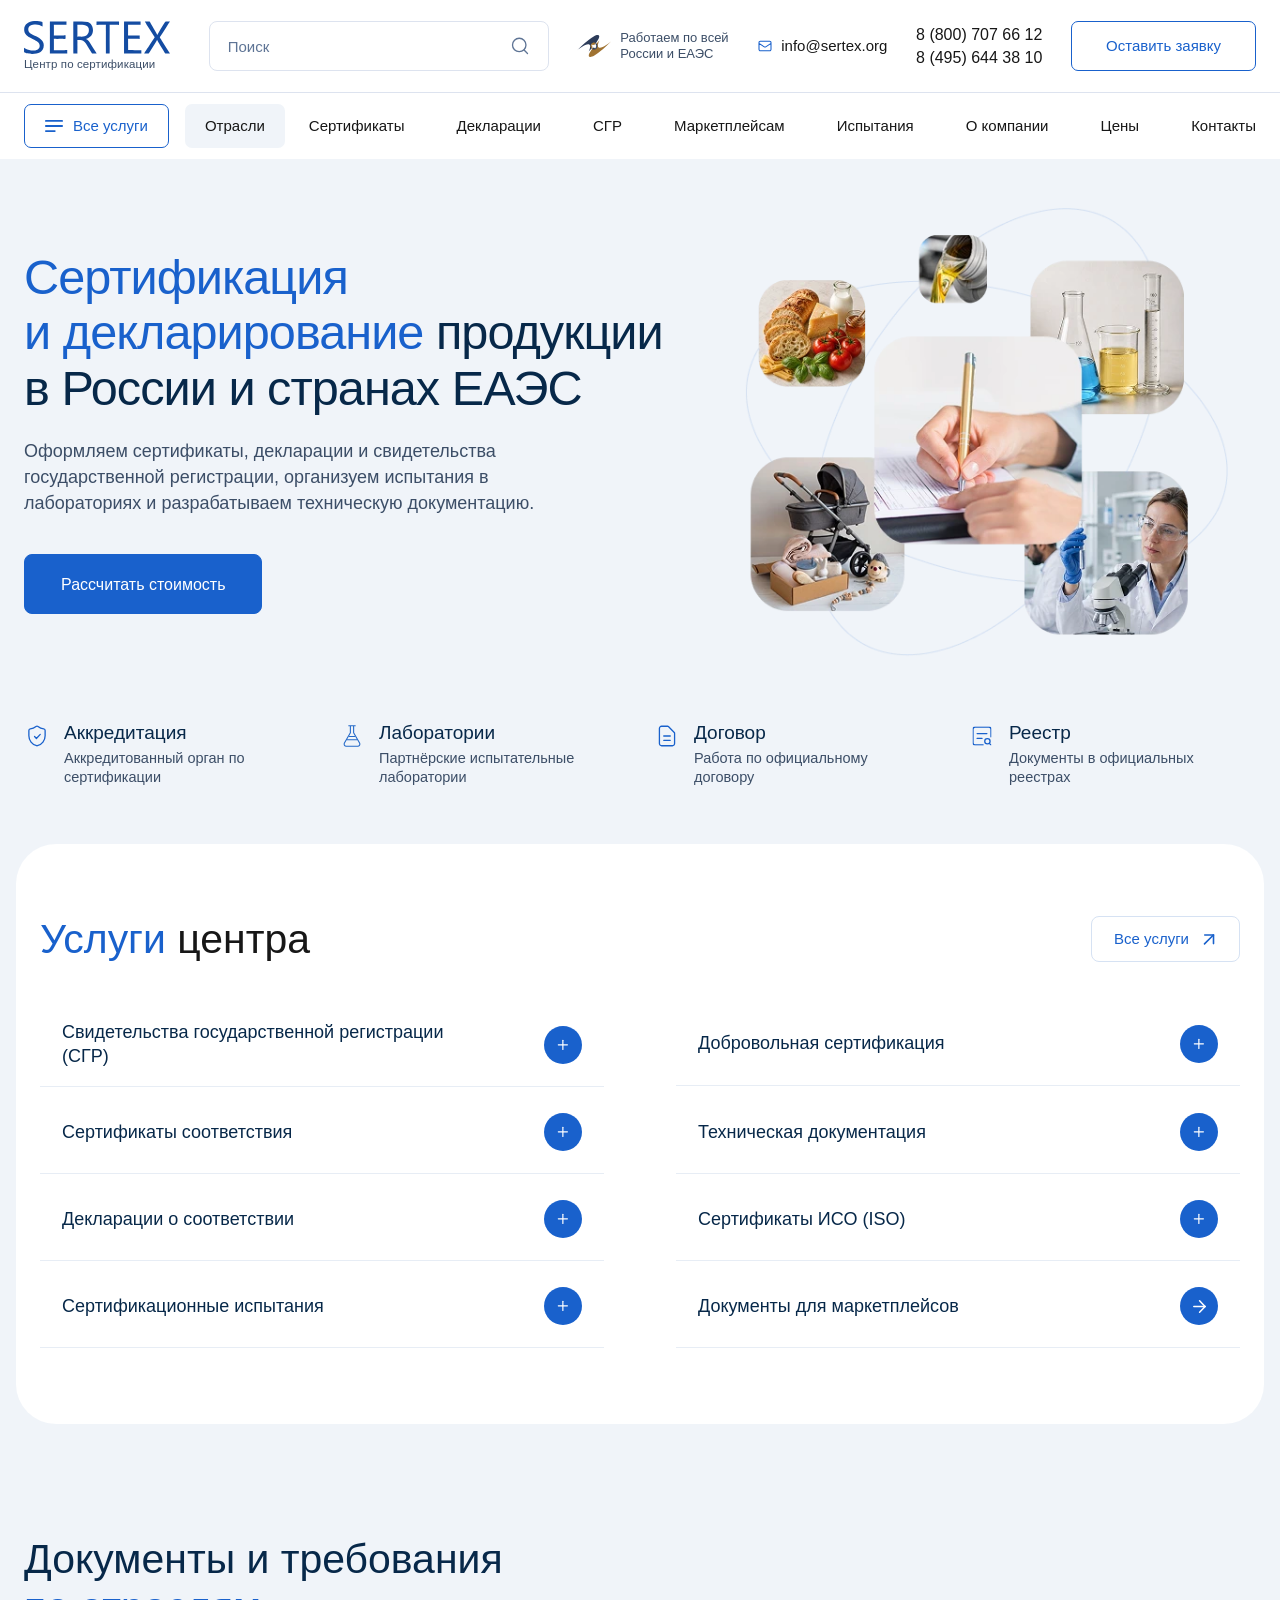
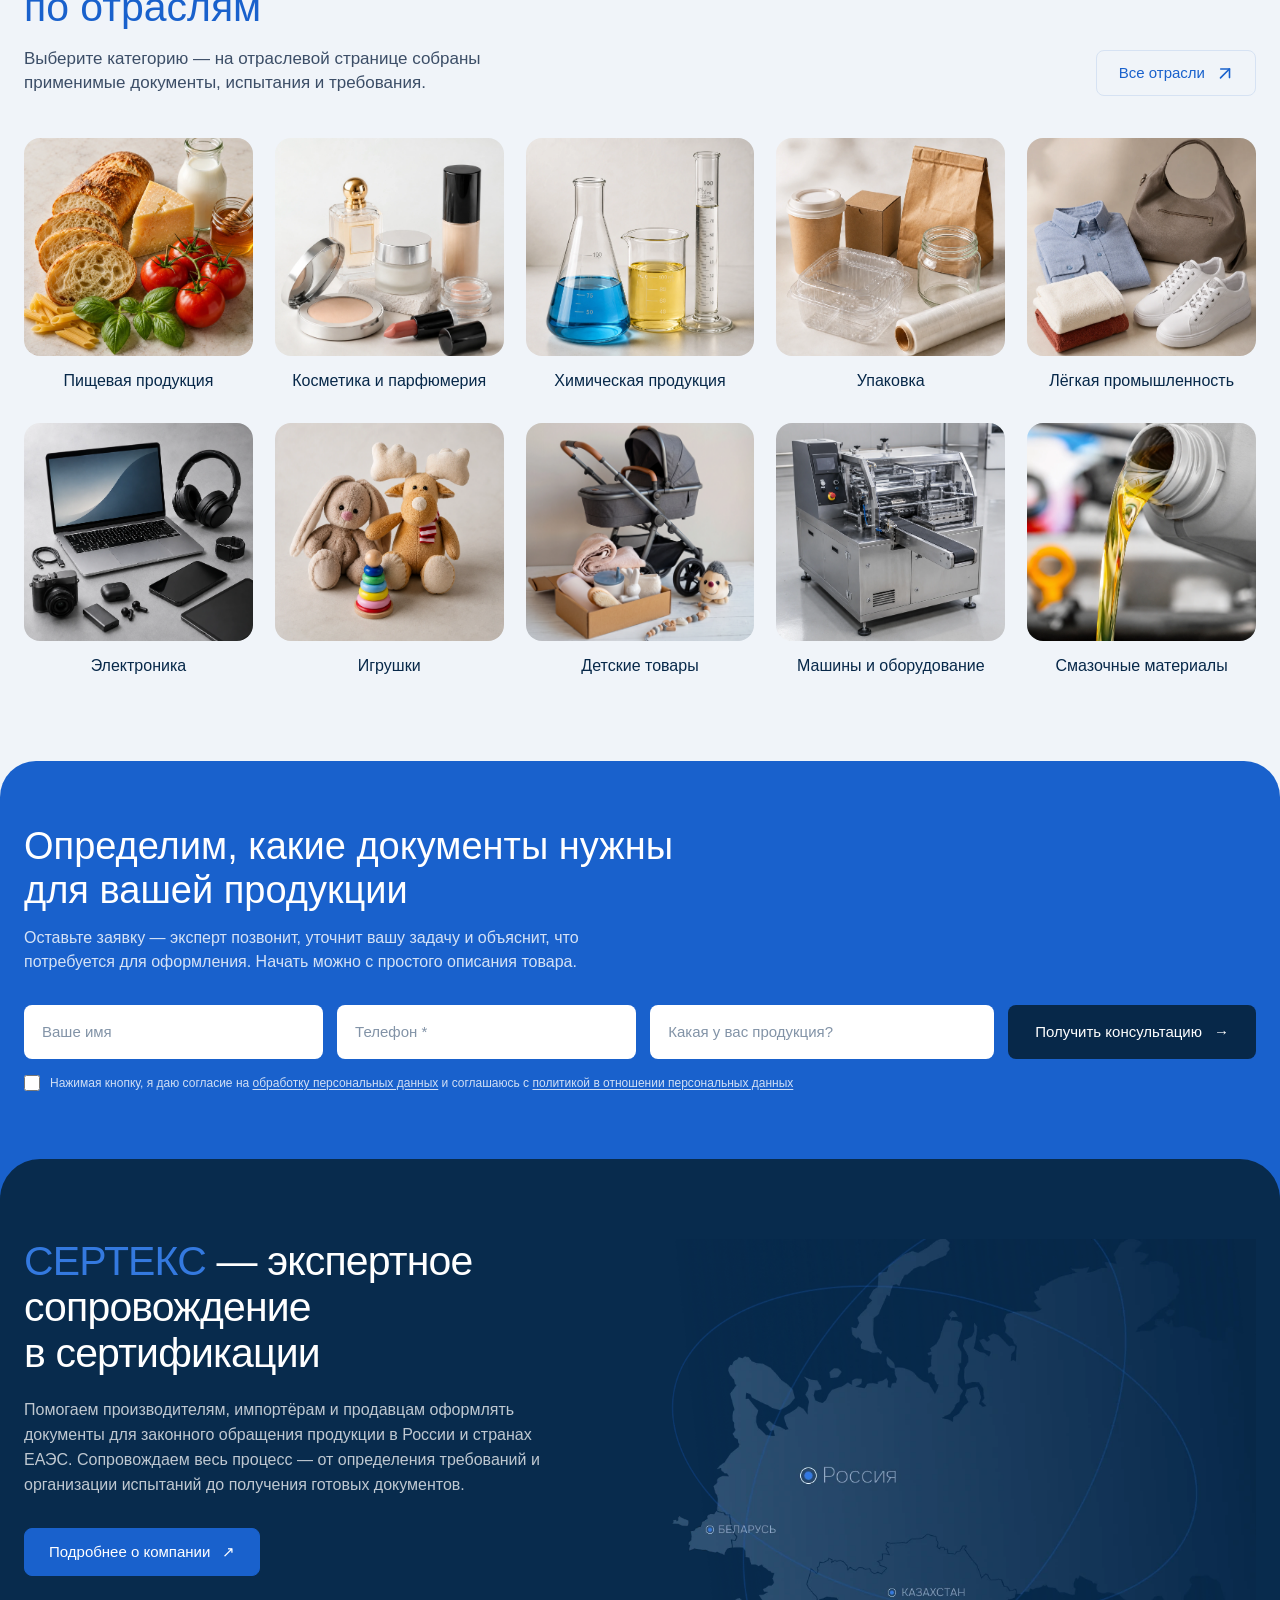
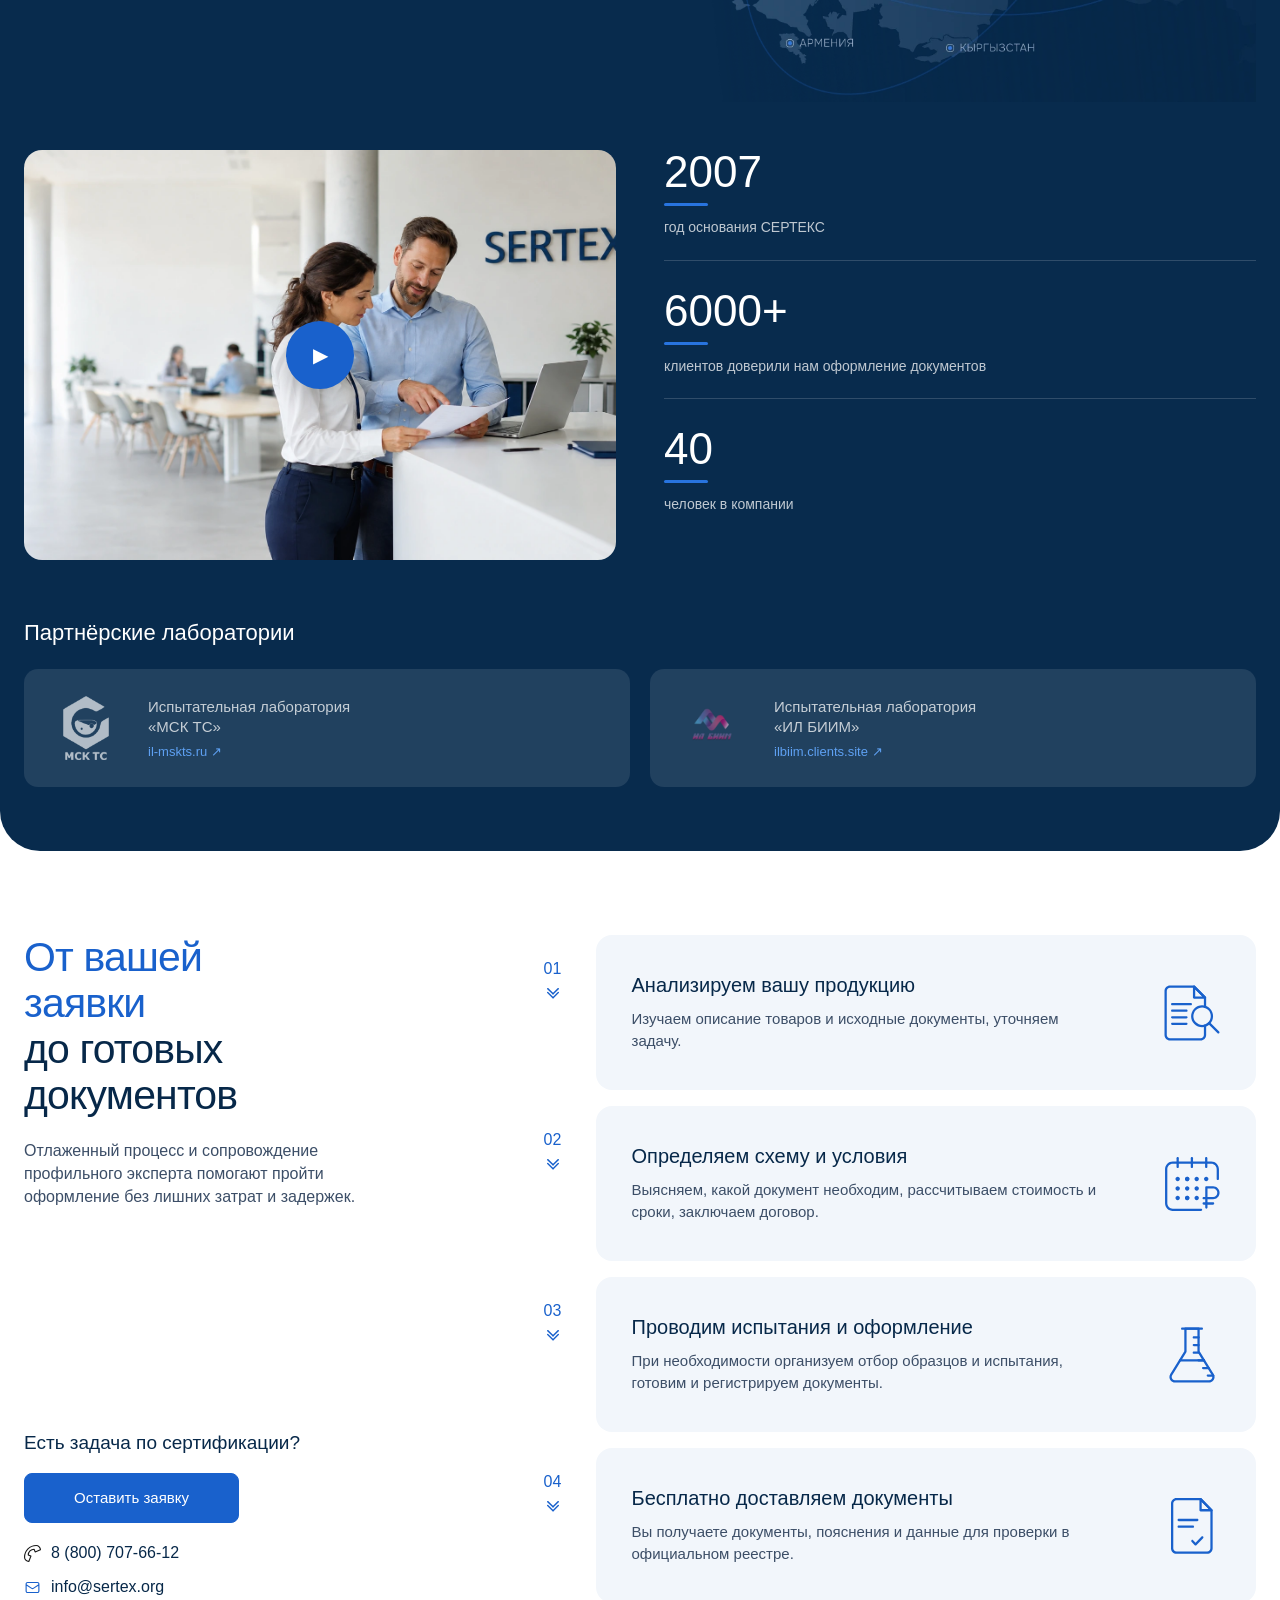
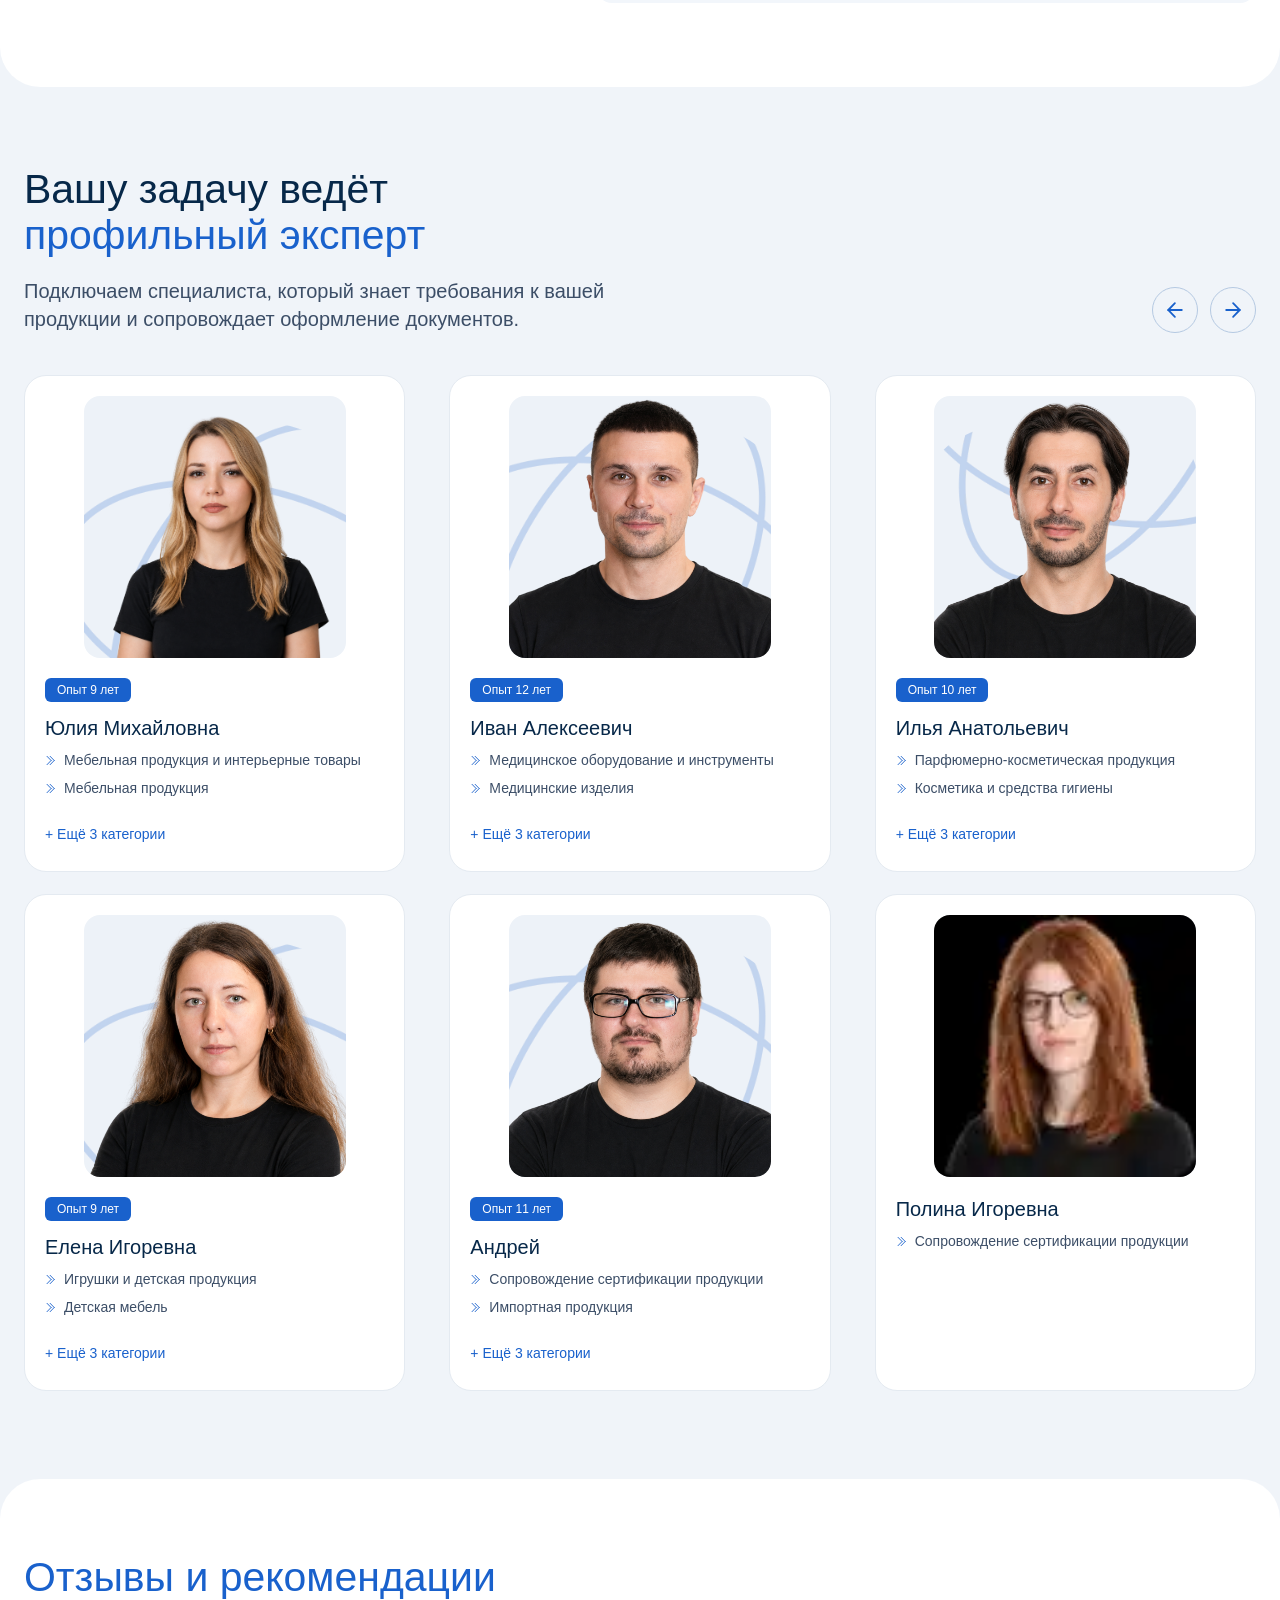
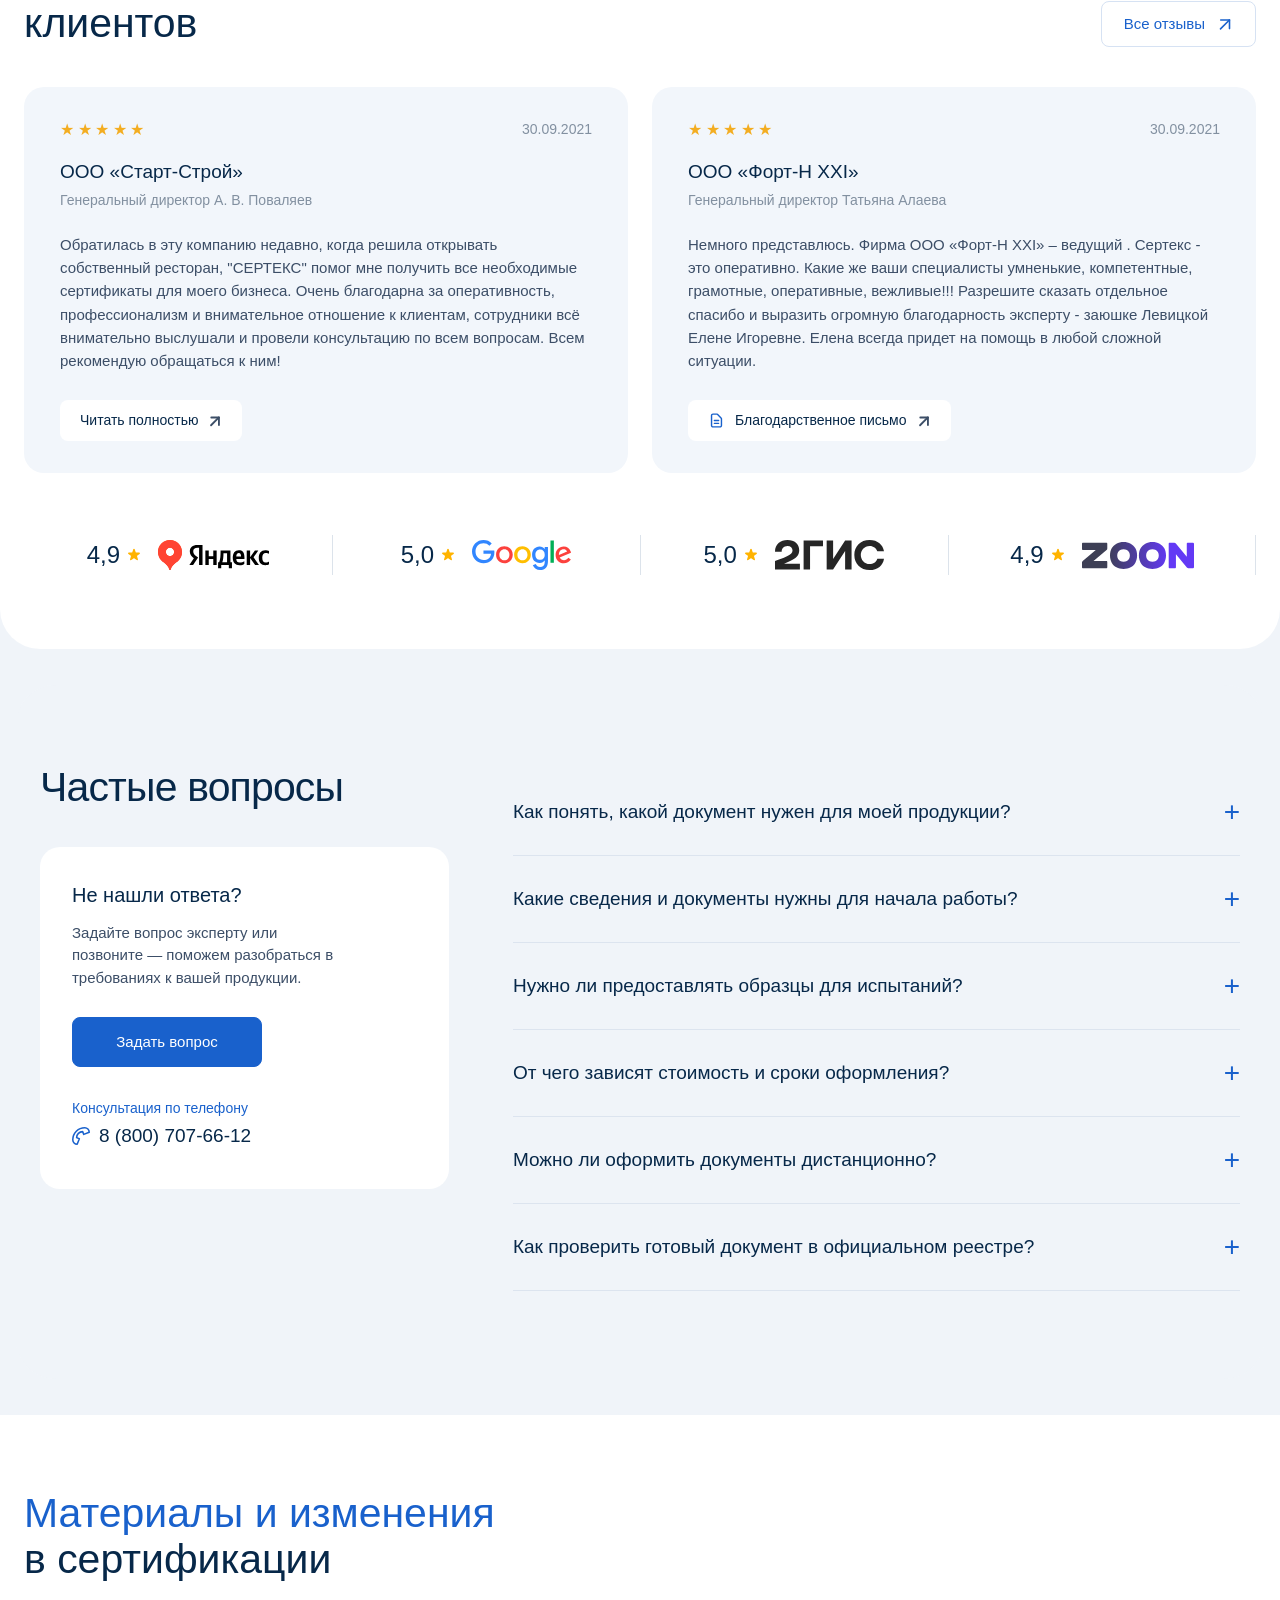
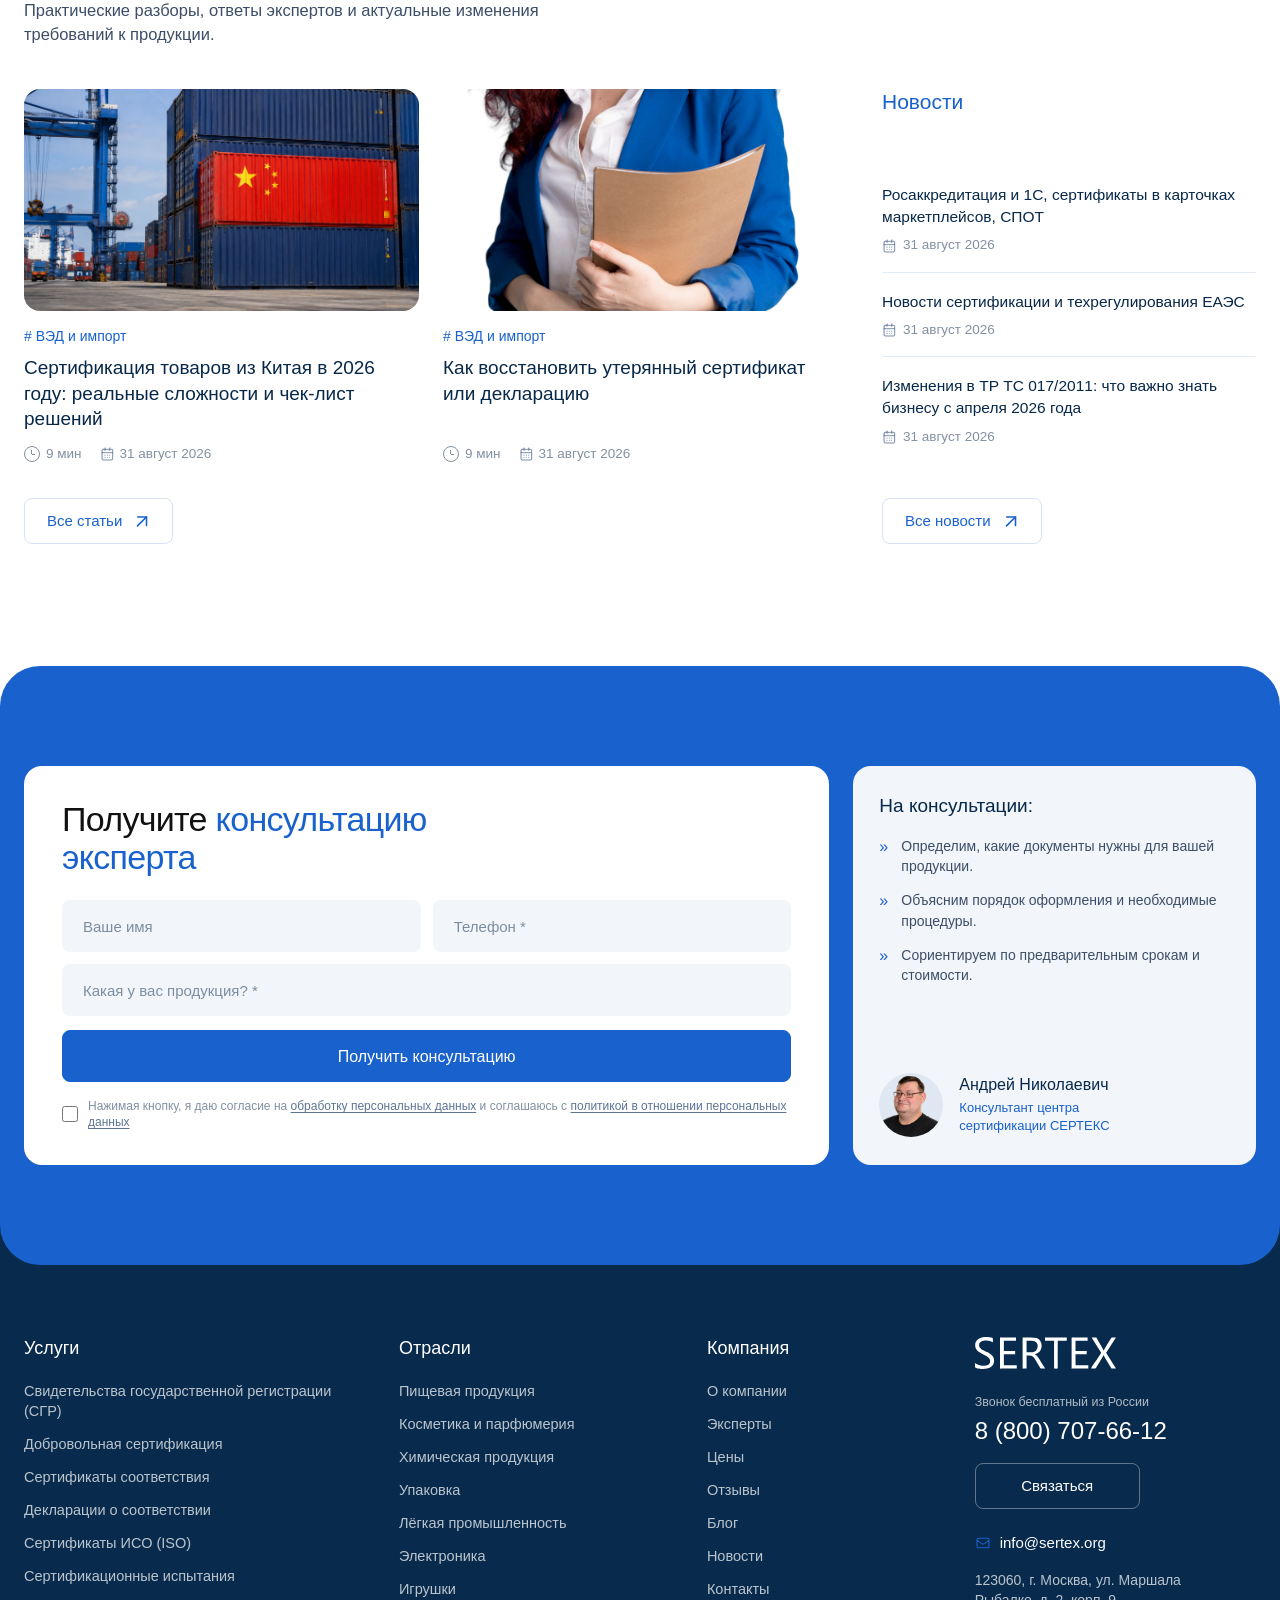
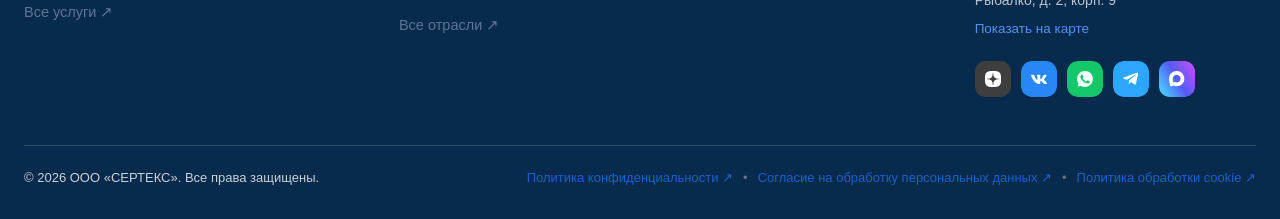
==== index.html @ a985d86d "Use the menu icon from the responsive header design" ====
<!doctype html>
<html lang="ru">
  <head>
    <meta charset="UTF-8" />
    <meta name="viewport" content="width=device-width, initial-scale=1.0" />
    <meta name="robots" content="noindex, nofollow" />
    <meta
      name="description"
      content="СЕРТЕКС — сертификация и декларирование продукции в России и странах ЕАЭС."
    />
    <link rel="icon" href="favicon.png" />
    <link rel="stylesheet" href="styles.css" />
    <link rel="stylesheet" href="https://cdn.jsdelivr.net/npm/slick-carousel@1.8.1/slick/slick.css" />
    <title>СЕРТЕКС — центр по сертификации</title>
  </head>
  <body>
    <header class="site-header">
  <div class="topbar container">
    <a class="logo" href="#top" aria-label="СЕРТЕКС — на главную">
      <img src="assets/icons/logo.svg" alt="СЕРТЕКС" />
      <span>Центр по сертификации</span>
    </a>

    <form class="header-search-form" role="search">
      <input type="search" name="q" placeholder="Поиск" aria-label="Поиск по сайту" />
      <button type="submit" aria-label="Найти">
        <img class="search-icon" src="assets/icons/search-grey.svg" alt="" aria-hidden="true" />
      </button>
    </form>

    <div class="header-location">
      <img src="assets/icons/emblem.svg" alt="" />
      <span>Работаем по всей<br />России и ЕАЭС</span>
    </div>

    <a class="header-email" href="mailto:info@sertex.org">
      <img src="assets/icons/envelope-blue.svg" alt="" aria-hidden="true" />info@sertex.org
    </a>

    <div class="header-phones">
      <a href="tel:88007076612">8 (800) 707 66 12</a>
      <a href="tel:84956443810">8 (495) 644 38 10</a>
    </div>

    <button class="button button-outline header-cta" type="button" data-open-application>
      Оставить заявку
    </button>

    <div class="mobile-header-actions">
      <button class="mobile-phone-btn" type="button" aria-label="Заказать звонок" data-open-application>
        <img src="assets/icons/phone-blue-small.svg" alt="" aria-hidden="true" />
      </button>
      <button class="mobile-menu-button" type="button" aria-label="Открыть меню" aria-expanded="false">
        <span class="menu-btn-label">Меню</span>
        <span class="menu-btn-burger" aria-hidden="true"><img src="assets/icons/menu-white-small.svg" alt="" /></span>
        <span class="menu-btn-close" aria-hidden="true">×</span>
      </button>
    </div>
  </div>

  <!-- Десктопная навигация -->
  <nav class="main-nav" aria-label="Основная навигация">
    <div class="container nav-inner">
      <div class="nav-mega-trigger" data-mega="services">
        <a class="button services-button" href="#services">
          <img class="menu-icon" src="assets/icons/menu-blue-small.svg" alt="" aria-hidden="true" />
          Все услуги
        </a>
      </div>

      <div class="nav-mega-trigger" data-mega="industries">
        <a class="nav-pill" href="industries.html">Отрасли</a>
      </div>

      <div class="nav-links">
      <a class="nav-hide-fixed" href="#services">Сертификаты</a>
      <a class="nav-hide-fixed" href="#services">Декларации</a>
      <a class="nav-hide-fixed" href="#services">СГР</a>
      <a href="#services">Маркетплейсам</a>
      <a href="#process">Испытания</a>
      <div class="nav-dropdown">
      <a href="#about" class="nav-dropdown-toggle">О компании</a>
      <div class="nav-dropdown-card">
        <a href="#about">О центре</a>
        <a href="experts.html">Эксперты</a>
        <a href="#articles">Блог</a>
        <a href="#articles">Новости</a>
      </div>
      </div>
      <a href="#consultation">Цены</a>
      <a href="#footer">Контакты</a>
    </div>

    <!-- Правая часть для фиксированной шапки -->
    <div class="nav-fixed-actions">
      <a class="nav-fixed-phone" href="tel:88007076612">8 (800) 707 66 12</a>
      <button class="button button-outline nav-fixed-cta" type="button" data-open-application>
      Оставить заявку
      </button>
      <button class="mobile-menu-button nav-fixed-burger" type="button" aria-label="Открыть меню" aria-expanded="false">
      <span class="menu-btn-label">Меню</span>
      <span class="menu-btn-burger" aria-hidden="true"><img src="assets/icons/menu-white-small.svg" alt="" /></span>
      <span class="menu-btn-close" aria-hidden="true">×</span>
      </button>
    </div>

    </div>

    <!-- Выпадающее мега-меню для десктопа -->
    <div class="mega-menus-wrap">
      <div class="mega-panel" id="mega-services" aria-hidden="true">
        <div class="container mega-services-grid">
          <ul class="mega-services-cats" id="desktop-service-cats"></ul>
          <div class="mega-services-sub" id="desktop-service-sub"></div>
          <button class="mega-close" type="button" aria-label="Закрыть меню">×</button>
        </div>
      </div>

      <div class="mega-panel" id="mega-industries" aria-hidden="true">
        <div class="container mega-industries-wrap">
          <ul class="mega-industries-list" id="desktop-industries-list"></ul>
          <button class="mega-close" type="button" aria-label="Закрыть меню">×</button>
        </div>
      </div>
    </div>
  </nav>

  <!-- Полноэкранное мобильное синее меню (3 уровня) -->
  <div class="mobile-drawer" id="mobile-drawer" aria-hidden="true">
    <div class="mobile-drawer-inner">
      <form class="mobile-search-form" role="search">
        <input type="search" name="q" placeholder="Поиск" aria-label="Поиск по сайту" />
        <button type="submit" aria-label="Найти">
          <img src="assets/icons/search-grey.svg" alt="" aria-hidden="true" />
        </button>
      </form>

      <!-- Уровень 1 -->
      <div class="mobile-level active" data-level="root">
        <ul class="mobile-nav-list">
          <li><button type="button" data-go="services"><span class="m-icon-lines"></span>Все услуги<i class="m-arr">→</i></button></li>
          <li><button type="button" data-go="industries">Отрасли<i class="m-arr">→</i></button></li>
          <li><a href="#services" data-close-drawer>Маркетплейсам</a></li>
          <li><a href="#process" data-close-drawer>Испытания</a></li>
          <li><button type="button" data-go="about">О компании<i class="m-arr">→</i></button></li>
          <li><a href="#footer" data-close-drawer>Контакты</a></li>
        </ul>
      </div>

      <!-- Уровень 2: Услуги -->
      <div class="mobile-level" data-level="services" hidden>
        <button class="mobile-back" type="button" data-back="root">← <span>/ Все услуги</span></button>
        <ul class="mobile-nav-list" id="mobile-service-cats"></ul>
      </div>

      <!-- Уровень 3: Подуслуги -->
      <div class="mobile-level" data-level="service-sub" hidden>
        <button class="mobile-back" type="button" data-back="services">← <span id="mobile-sub-title">/ Услуги</span></button>
        <ul class="mobile-sub-list" id="mobile-service-sub"></ul>
      </div>

      <!-- Уровень 2: Отрасли -->
      <div class="mobile-level" data-level="industries" hidden>
        <button class="mobile-back" type="button" data-back="root">← <span>/ Отрасли</span></button>
        <ul class="mobile-sub-list" id="mobile-industries-list"></ul>
      </div>

      <!-- Уровень 2: О компании -->
      <div class="mobile-level" data-level="about" hidden>
        <button class="mobile-back" type="button" data-back="root">← <span>/ О компании</span></button>
        <ul class="mobile-nav-list">
          <li><a href="#about" data-close-drawer>О центре</a></li>
          <li><a href="experts.html" data-close-drawer>Эксперты</a></li>
          <li><a href="#articles" data-close-drawer>Блог</a></li>
          <li><a href="#articles" data-close-drawer>Новости</a></li>
        </ul>
      </div>

      <button class="button button-light mobile-drawer-cta" type="button" data-open-application data-close-drawer>
        Оставить заявку
      </button>
    </div>
  </div>
</header>


    <main id="top">
      <section class="hero container">
        <div class="hero-copy">
          <h1>
            <span>Сертификация<br />и декларирование</span>
            продукции<br />в России и странах ЕАЭС
          </h1>
          <p>
            Оформляем сертификаты, декларации и свидетельства государственной регистрации,
            организуем испытания в лабораториях и разрабатываем техническую документацию.
          </p>
          <button class="button button-primary button-large" type="button" data-open-application>
            Рассчитать стоимость
          </button>
        </div>

        <div class="hero-collage" aria-label="Примеры сертифицируемой продукции">
          <img class="hero-image" src="assets/hero.webp" alt="Примеры продукции, для которой оформляются документы" />
        </div>

        <div class="benefits">
          <article>
            <img src="assets/icons/accreditation.svg" alt="" />
            <div>
              <h3>Аккредитация</h3>
              <p>Аккредитованный орган по сертификации</p>
            </div>
          </article>
          <article>
            <img src="assets/icons/laboratory.svg" alt="" />
            <div>
              <h3>Лаборатории</h3>
              <p>Партнёрские испытательные лаборатории</p>
            </div>
          </article>
          <article>
            <img src="assets/icons/document-blue.svg" alt="" />
            <div>
              <h3>Договор</h3>
              <p>Работа по официальному договору</p>
            </div>
          </article>
          <article>
            <img src="assets/icons/reestr.svg" alt="" />
            <div>
              <h3>Реестр</h3>
              <p>Документы в официальных реестрах</p>
            </div>
          </article>
        </div>
      </section>

      <section class="section section-white services-section" id="services">
        <div class="container">
          <div class="section-heading heading-row">
            <h2><span>Услуги</span> центра</h2>
            <button class="button button-outline" type="button" data-open-services>
              Все услуги <img class="button-icon" src="assets/icons/arrow-up-right-blue.svg" alt="" />
            </button>
          </div>

          <div class="services-layout">
            <div class="service-list">
              <div class="service-accordion-item">
                <button class="service-item" type="button" aria-expanded="false">
                  <span>Свидетельства государственной регистрации (СГР)</span>
                  <b><img src="assets/icons/plus-white-small.svg" alt="" aria-hidden="true" /></b>
                </button>
              </div>
              <div class="service-accordion-item">
                <button class="service-item" type="button" aria-expanded="false">
                  <span>Добровольная сертификация</span>
                  <b><img src="assets/icons/plus-white-small.svg" alt="" aria-hidden="true" /></b>
                </button>
              </div>
              <div class="service-accordion-item">
                <button class="service-item" type="button" aria-expanded="false">
                  <span>Сертификаты соответствия</span>
                  <b><img src="assets/icons/plus-white-small.svg" alt="" aria-hidden="true" /></b>
                </button>
              </div>
              <div class="service-accordion-item">
                <button class="service-item" type="button" aria-expanded="false">
                  <span>Техническая документация</span>
                  <b><img src="assets/icons/plus-white-small.svg" alt="" aria-hidden="true" /></b>
                </button>
              </div>
              <div class="service-accordion-item">
                <button class="service-item" type="button" aria-expanded="false">
                  <span>Декларации о соответствии</span>
                  <b><img src="assets/icons/plus-white-small.svg" alt="" aria-hidden="true" /></b>
                </button>
              </div>
              <div class="service-accordion-item">
                <button class="service-item" type="button" aria-expanded="false">
                  <span>Сертификаты ИСО (ISO)</span>
                  <b><img src="assets/icons/plus-white-small.svg" alt="" aria-hidden="true" /></b>
                </button>
              </div>
              <div class="service-accordion-item">
                <button class="service-item" type="button" aria-expanded="false">
                  <span>Сертификационные испытания</span>
                  <b><img src="assets/icons/plus-white-small.svg" alt="" aria-hidden="true" /></b>
                </button>
              </div>
              <div class="service-accordion-item">
                <a class="service-item" href="#consultation">
                  <span>Документы для маркетплейсов</span>
                  <b><img class="service-arrow-icon" src="assets/icons/arrow-right-blue.svg" alt="" aria-hidden="true" /></b>
                </a>
              </div>
            </div>
          </div>

          <div class="services-bottom-action">
            <button class="button button-outline" type="button" data-open-services>
              Все услуги
              <img class="button-icon" src="assets/icons/arrow-up-right-blue.svg" alt="" aria-hidden="true" />
            </button>
          </div>
        </div>
      </section>

      <section class="section industries-section" id="industries">
        <div class="container">
          <div class="section-heading heading-row">
            <div>
              <h2>Документы и требования<br /><span>по отраслям</span></h2>
              <p>
                Выберите категорию — на отраслевой странице собраны<br />
                применимые документы, испытания и требования.
              </p>
            </div>
            <a class="button button-outline" href="industries.html">
              Все отрасли
              <img class="button-icon" src="assets/icons/arrow-up-right-blue.svg" alt="" aria-hidden="true" />
            </a>
          </div>

          <div class="industry-grid">
            <a class="industry-card" href="#consultation">
              <img src="assets/industry/industry-food.webp" alt="" />
              <span>Пищевая продукция</span>
            </a>
            <a class="industry-card" href="#consultation">
              <img src="assets/industry/industry-cosmetics.webp" alt="" />
              <span>Косметика и парфюмерия</span>
            </a>
            <a class="industry-card" href="#consultation">
              <img src="assets/industry/industry-chemistry.webp" alt="" />
              <span>Химическая продукция</span>
            </a>
            <a class="industry-card" href="#consultation">
              <img src="assets/industry/industry-paper.webp" alt="" />
              <span>Упаковка</span>
            </a>
            <a class="industry-card" href="#consultation">
              <img src="assets/industry/industry-textile.webp" alt="" />
              <span>Лёгкая промышленность</span>
            </a>
            <a class="industry-card" href="#consultation">
              <img src="assets/industry/industry-electronics.webp" alt="" />
              <span>Электроника</span>
            </a>
            <a class="industry-card" href="#consultation">
              <img src="assets/industry/industry-toys.webp" alt="" />
              <span>Игрушки</span>
            </a>
            <a class="industry-card" href="#consultation">
              <img src="assets/industry/industry-baby.webp" alt="" />
              <span>Детские товары</span>
            </a>
            <a class="industry-card" href="#consultation">
              <img src="assets/industry/industry-machines.webp" alt="" />
              <span>Машины и оборудование</span>
            </a>
            <a class="industry-card" href="#consultation">
              <img src="assets/industry/industry-oil.webp" alt="" />
              <span>Смазочные материалы</span>
            </a>
          </div>

          <div class="industries-bottom-action">
            <a class="button button-outline" href="industries.html">
              Все отрасли
              <img class="button-icon" src="assets/icons/arrow-up-right-blue.svg" alt="" aria-hidden="true" />
            </a>
          </div>
        </div>
      </section>

      <section class="consultation-band" id="consultation">
        <div class="container consultation-grid">
          <div class="consultation-copy">
            <h2>Определим, какие документы нужны<br />для вашей продукции</h2>
            <p>
              Оставьте заявку — эксперт позвонит, уточнит вашу задачу и объяснит, что<br />
              потребуется для оформления. Начать можно с простого описания товара.
            </p>
          </div>

          <form class="inline-form" data-contact-form>
            <input type="text" name="name" placeholder="Ваше имя" required />
            <input type="tel" name="phone" placeholder="Телефон *" required />
            <input class="product-field" type="text" name="product" placeholder="Какая у вас продукция?" required />
            <button class="button button-dark" type="submit">
              Получить консультацию <span aria-hidden="true">→</span>
            </button>
            <label class="consent">
              <input type="checkbox" name="consent" required />
              <span>
                Нажимая кнопку, я даю согласие на
                <a href="#">обработку персональных данных</a>
                и соглашаюсь с
                <a href="#">политикой в отношении персональных данных</a>
              </span>
            </label>
          </form>
        </div>
      </section>

      <section class="section about-section" id="about">
        <div class="container about-grid">
          <div class="about-intro">
            <h2><span>СЕРТЕКС</span> — экспертное<br />сопровождение<br />в сертификации</h2>
            <p>
              Помогаем производителям, импортёрам и продавцам оформлять документы для законного
              обращения продукции в России и странах ЕАЭС. Сопровождаем весь процесс — от
              определения требований и организации испытаний до получения готовых документов.
            </p>
            <a class="button button-primary" href="#about-details">
              Подробнее о компании <span aria-hidden="true">↗</span>
            </a>
          </div>

          <div class="about-map" aria-label="География работы СЕРТЕКС">
            <img src="assets/map.webp" alt="Карта России и стран ЕАЭС" />
          </div>

          <div class="about-media" id="about-details">
            <img src="assets/video.webp" alt="Специалисты СЕРТЕКС консультируют по сертификации" />
            <span class="about-play" aria-hidden="true">▶</span>
          </div>

          <div class="stats">
            <div>
              <strong>2007</strong>
              <span>год основания СЕРТЕКС</span>
            </div>
            <div>
              <strong>6000+</strong>
              <span>клиентов доверили нам оформление документов</span>
            </div>
            <div>
              <strong>40</strong>
              <span>человек в компании</span>
            </div>
          </div>

          <div class="partner-labs-inner">
            <h3>Партнёрские лаборатории</h3>
            <div class="partner-logos">
              <div class="partner-lab-card">
                <img src="assets/il-mskts.webp" alt="МСК ТС" />
                <span>Испытательная лаборатория<br />«МСК ТС»</span>
                <a href="#" aria-label="Сайт лаборатории МСК ТС">
                  il-mskts.ru <span aria-hidden="true">↗</span>
                </a>
              </div>
              <div class="partner-lab-card">
                <img src="assets/il-biim-2.webp" alt="ИЛ БИИМ" />
                <span>Испытательная лаборатория<br />«ИЛ БИИМ»</span>
                <a href="#" aria-label="Сайт лаборатории ИЛ БИИМ">
                  ilbiim.clients.site <span aria-hidden="true">↗</span>
                </a>
              </div>
            </div>
          </div>
        </div>
      </section>

      <section class="section process-section" id="process">
 <div class="container">
  <div class="process-intro">
   <div class="process-intro-top">
    <h2>
     <span>
      &Ocy;&tcy; &vcy;&acy;&shcy;&iecy;&jcy;
      <br/>
      &zcy;&acy;&yacy;&vcy;&kcy;&icy;
     </span>
     <br/>
     &dcy;&ocy; &gcy;&ocy;&tcy;&ocy;&vcy;&ycy;&khcy;
     <br/>
     &dcy;&ocy;&kcy;&ucy;&mcy;&iecy;&ncy;&tcy;&ocy;&vcy;
    </h2>
    <p>
     &Ocy;&tcy;&lcy;&acy;&zhcy;&iecy;&ncy;&ncy;&ycy;&jcy; &pcy;&rcy;&ocy;&tscy;&iecy;&scy;&scy; &icy; &scy;&ocy;&pcy;&rcy;&ocy;&vcy;&ocy;&zhcy;&dcy;&iecy;&ncy;&icy;&iecy; &pcy;&rcy;&ocy;&fcy;&icy;&lcy;&softcy;&ncy;&ocy;&gcy;&ocy; &ecy;&kcy;&scy;&pcy;&iecy;&rcy;&tcy;&acy; &pcy;&ocy;&mcy;&ocy;&gcy;&acy;&yucy;&tcy; &pcy;&rcy;&ocy;&jcy;&tcy;&icy; &ocy;&fcy;&ocy;&rcy;&mcy;&lcy;&iecy;&ncy;&icy;&iecy; &bcy;&iecy;&zcy; &lcy;&icy;&shcy;&ncy;&icy;&khcy; &zcy;&acy;&tcy;&rcy;&acy;&tcy; &icy; &zcy;&acy;&dcy;&iecy;&rcy;&zhcy;&iecy;&kcy;.
    </p>
   </div>
   <div class="process-contact">
    <h3>
     &IEcy;&scy;&tcy;&softcy; &zcy;&acy;&dcy;&acy;&chcy;&acy; &pcy;&ocy; &scy;&iecy;&rcy;&tcy;&icy;&fcy;&icy;&kcy;&acy;&tscy;&icy;&icy;?
    </h3>
    <button class="button button-primary" data-open-application="" type="button">
     &Ocy;&scy;&tcy;&acy;&vcy;&icy;&tcy;&softcy; &zcy;&acy;&yacy;&vcy;&kcy;&ucy;
    </button>
    <a href="tel:+78007076612">
     <img alt="" aria-hidden="true" src="assets/icons/phone-black.svg"/>
     8 (800) 707-66-12
    </a>
    <a href="mailto:info@sertex.org">
     <img alt="" aria-hidden="true" src="assets/icons/envelope-blue.svg"/>
     info@sertex.org
    </a>
   </div>
  </div>
  <ol class="process-steps">
   <li>
    <span class="process-number">
     01
    </span>
    <div class="process-step-card">
     <div>
      <h3>
       &Acy;&ncy;&acy;&lcy;&icy;&zcy;&icy;&rcy;&ucy;&iecy;&mcy; &vcy;&acy;&shcy;&ucy; &pcy;&rcy;&ocy;&dcy;&ucy;&kcy;&tscy;&icy;&yucy;
      </h3>
      <p>
       &Icy;&zcy;&ucy;&chcy;&acy;&iecy;&mcy; &ocy;&pcy;&icy;&scy;&acy;&ncy;&icy;&iecy; &tcy;&ocy;&vcy;&acy;&rcy;&ocy;&vcy; &icy; &icy;&scy;&khcy;&ocy;&dcy;&ncy;&ycy;&iecy; &dcy;&ocy;&kcy;&ucy;&mcy;&iecy;&ncy;&tcy;&ycy;, &ucy;&tcy;&ocy;&chcy;&ncy;&yacy;&iecy;&mcy; &zcy;&acy;&dcy;&acy;&chcy;&ucy;.
      </p>
     </div>
     <img alt="" aria-hidden="true" class="process-icon" src="assets/icons/analyze.svg"/>
    </div>
   </li>
   <li>
    <span class="process-number">
     02
    </span>
    <div class="process-step-card">
     <div>
      <h3>
       &Ocy;&pcy;&rcy;&iecy;&dcy;&iecy;&lcy;&yacy;&iecy;&mcy; &scy;&khcy;&iecy;&mcy;&ucy; &icy; &ucy;&scy;&lcy;&ocy;&vcy;&icy;&yacy;
      </h3>
      <p>
       &Vcy;&ycy;&yacy;&scy;&ncy;&yacy;&iecy;&mcy;, &kcy;&acy;&kcy;&ocy;&jcy; &dcy;&ocy;&kcy;&ucy;&mcy;&iecy;&ncy;&tcy; &ncy;&iecy;&ocy;&bcy;&khcy;&ocy;&dcy;&icy;&mcy;, &rcy;&acy;&scy;&scy;&chcy;&icy;&tcy;&ycy;&vcy;&acy;&iecy;&mcy; &scy;&tcy;&ocy;&icy;&mcy;&ocy;&scy;&tcy;&softcy; &icy; &scy;&rcy;&ocy;&kcy;&icy;, &zcy;&acy;&kcy;&lcy;&yucy;&chcy;&acy;&iecy;&mcy; &dcy;&ocy;&gcy;&ocy;&vcy;&ocy;&rcy;.
      </p>
     </div>
     <img alt="" aria-hidden="true" class="process-icon" src="assets/icons/scheme.svg"/>
    </div>
   </li>
   <li>
    <span class="process-number">
     03
    </span>
    <div class="process-step-card">
     <div>
      <h3>
       &Pcy;&rcy;&ocy;&vcy;&ocy;&dcy;&icy;&mcy; &icy;&scy;&pcy;&ycy;&tcy;&acy;&ncy;&icy;&yacy; &icy; &ocy;&fcy;&ocy;&rcy;&mcy;&lcy;&iecy;&ncy;&icy;&iecy;
      </h3>
      <p>
       &Pcy;&rcy;&icy; &ncy;&iecy;&ocy;&bcy;&khcy;&ocy;&dcy;&icy;&mcy;&ocy;&scy;&tcy;&icy; &ocy;&rcy;&gcy;&acy;&ncy;&icy;&zcy;&ucy;&iecy;&mcy; &ocy;&tcy;&bcy;&ocy;&rcy; &ocy;&bcy;&rcy;&acy;&zcy;&tscy;&ocy;&vcy; &icy; &icy;&scy;&pcy;&ycy;&tcy;&acy;&ncy;&icy;&yacy;, &gcy;&ocy;&tcy;&ocy;&vcy;&icy;&mcy; &icy; &rcy;&iecy;&gcy;&icy;&scy;&tcy;&rcy;&icy;&rcy;&ucy;&iecy;&mcy; &dcy;&ocy;&kcy;&ucy;&mcy;&iecy;&ncy;&tcy;&ycy;.
      </p>
     </div>
     <img alt="" aria-hidden="true" class="process-icon" src="assets/icons/testing.svg"/>
    </div>
   </li>
   <li>
    <span class="process-number">
     04
    </span>
    <div class="process-step-card">
     <div>
      <h3>
       &Bcy;&iecy;&scy;&pcy;&lcy;&acy;&tcy;&ncy;&ocy; &dcy;&ocy;&scy;&tcy;&acy;&vcy;&lcy;&yacy;&iecy;&mcy; &dcy;&ocy;&kcy;&ucy;&mcy;&iecy;&ncy;&tcy;&ycy;
      </h3>
      <p>
       &Vcy;&ycy; &pcy;&ocy;&lcy;&ucy;&chcy;&acy;&iecy;&tcy;&iecy; &dcy;&ocy;&kcy;&ucy;&mcy;&iecy;&ncy;&tcy;&ycy;, &pcy;&ocy;&yacy;&scy;&ncy;&iecy;&ncy;&icy;&yacy; &icy; &dcy;&acy;&ncy;&ncy;&ycy;&iecy; &dcy;&lcy;&yacy; &pcy;&rcy;&ocy;&vcy;&iecy;&rcy;&kcy;&icy; &vcy; &ocy;&fcy;&icy;&tscy;&icy;&acy;&lcy;&softcy;&ncy;&ocy;&mcy; &rcy;&iecy;&iecy;&scy;&tcy;&rcy;&iecy;.
      </p>
     </div>
     <img alt="" aria-hidden="true" class="process-icon" src="assets/icons/documents.svg"/>
    </div>
   </li>
  </ol>
 </div>
</section>


      <section class="section section-white experts-section" id="experts">
 <div class="container">
  <div class="section-heading heading-row">
   <div>
    <h2>
     &Vcy;&acy;&shcy;&ucy; &zcy;&acy;&dcy;&acy;&chcy;&ucy; &vcy;&iecy;&dcy;&iocy;&tcy;
     <br/>
     <span>
      &pcy;&rcy;&ocy;&fcy;&icy;&lcy;&softcy;&ncy;&ycy;&jcy; &ecy;&kcy;&scy;&pcy;&iecy;&rcy;&tcy;
     </span>
    </h2>
    <p class="experts-subtitle">
     &Pcy;&ocy;&dcy;&kcy;&lcy;&yucy;&chcy;&acy;&iecy;&mcy; &scy;&pcy;&iecy;&tscy;&icy;&acy;&lcy;&icy;&scy;&tcy;&acy;, &kcy;&ocy;&tcy;&ocy;&rcy;&ycy;&jcy; &zcy;&ncy;&acy;&iecy;&tcy; &tcy;&rcy;&iecy;&bcy;&ocy;&vcy;&acy;&ncy;&icy;&yacy; &kcy; &vcy;&acy;&shcy;&iecy;&jcy;
     <br/>
     &pcy;&rcy;&ocy;&dcy;&ucy;&kcy;&tscy;&icy;&icy; &icy; &scy;&ocy;&pcy;&rcy;&ocy;&vcy;&ocy;&zhcy;&dcy;&acy;&iecy;&tcy; &ocy;&fcy;&ocy;&rcy;&mcy;&lcy;&iecy;&ncy;&icy;&iecy; &dcy;&ocy;&kcy;&ucy;&mcy;&iecy;&ncy;&tcy;&ocy;&vcy;.
    </p>
   </div>
   <div class="slider-buttons">
    <button aria-label="&Pcy;&rcy;&iecy;&dcy;&ycy;&dcy;&ucy;&shchcy;&icy;&iecy; &ecy;&kcy;&scy;&pcy;&iecy;&rcy;&tcy;&ycy;" class="expert-prev" type="button">
     <img alt="" src="assets/icons/arrow-right-blue.svg"/>
    </button>
    <button aria-label="&Scy;&lcy;&iecy;&dcy;&ucy;&yucy;&shchcy;&icy;&iecy; &ecy;&kcy;&scy;&pcy;&iecy;&rcy;&tcy;&ycy;" class="expert-next" type="button">
     <img alt="" src="assets/icons/arrow-right-blue.svg"/>
    </button>
   </div>
  </div>
  <div class="expert-grid expert-slider">
   <article class="expert-card">
    <div class="expert-photo">
     <img alt="&YUcy;&lcy;&icy;&yacy; &Mcy;&icy;&khcy;&acy;&jcy;&lcy;&ocy;&vcy;&ncy;&acy;" src="assets/experts/expert-iulia.png"/>
    </div>
    <span class="expert-experience">
     &Ocy;&pcy;&ycy;&tcy; 9 &lcy;&iecy;&tcy;
    </span>
    <h3>
     &YUcy;&lcy;&icy;&yacy; &Mcy;&icy;&khcy;&acy;&jcy;&lcy;&ocy;&vcy;&ncy;&acy;
    </h3>
    <ul class="expert-categories">
     <li>
      <img alt="" aria-hidden="true" src="assets/icons/arrow-double-down-right.svg"/>
      &Mcy;&iecy;&bcy;&iecy;&lcy;&softcy;&ncy;&acy;&yacy; &pcy;&rcy;&ocy;&dcy;&ucy;&kcy;&tscy;&icy;&yacy; &icy; &icy;&ncy;&tcy;&iecy;&rcy;&softcy;&iecy;&rcy;&ncy;&ycy;&iecy; &tcy;&ocy;&vcy;&acy;&rcy;&ycy;
     </li>
     <li>
      <img alt="" aria-hidden="true" src="assets/icons/arrow-double-down-right.svg"/>
      &Mcy;&iecy;&bcy;&iecy;&lcy;&softcy;&ncy;&acy;&yacy; &pcy;&rcy;&ocy;&dcy;&ucy;&kcy;&tscy;&icy;&yacy;
     </li>
    </ul>
    <ul class="expert-extra" hidden="">
     <li>
      <img alt="" aria-hidden="true" src="assets/icons/arrow-double-down-right.svg"/>
      &Mcy;&acy;&tcy;&iecy;&rcy;&icy;&acy;&lcy;&ycy; &dcy;&lcy;&yacy; &icy;&ncy;&tcy;&iecy;&rcy;&softcy;&iecy;&rcy;&acy;
     </li>
     <li>
      <img alt="" aria-hidden="true" src="assets/icons/arrow-double-down-right.svg"/>
      &Mcy;&iecy;&bcy;&iecy;&lcy;&softcy; &dcy;&lcy;&yacy; &dcy;&ocy;&mcy;&acy; &icy; &ocy;&fcy;&icy;&scy;&acy;
     </li>
    </ul>
    <button aria-expanded="false" class="expert-more" type="button">
     + &IEcy;&shchcy;&iocy; 3 &kcy;&acy;&tcy;&iecy;&gcy;&ocy;&rcy;&icy;&icy;
    </button>
   </article>
   <article class="expert-card">
    <div class="expert-photo">
     <img alt="&Icy;&vcy;&acy;&ncy; &Acy;&lcy;&iecy;&kcy;&scy;&iecy;&iecy;&vcy;&icy;&chcy;" src="assets/experts/expert-ivan.png"/>
    </div>
    <span class="expert-experience">
     &Ocy;&pcy;&ycy;&tcy; 12 &lcy;&iecy;&tcy;
    </span>
    <h3>
     &Icy;&vcy;&acy;&ncy; &Acy;&lcy;&iecy;&kcy;&scy;&iecy;&iecy;&vcy;&icy;&chcy;
    </h3>
    <ul class="expert-categories">
     <li>
      <img alt="" aria-hidden="true" src="assets/icons/arrow-double-down-right.svg"/>
      &Mcy;&iecy;&dcy;&icy;&tscy;&icy;&ncy;&scy;&kcy;&ocy;&iecy; &ocy;&bcy;&ocy;&rcy;&ucy;&dcy;&ocy;&vcy;&acy;&ncy;&icy;&iecy; &icy; &icy;&ncy;&scy;&tcy;&rcy;&ucy;&mcy;&iecy;&ncy;&tcy;&ycy;
     </li>
     <li>
      <img alt="" aria-hidden="true" src="assets/icons/arrow-double-down-right.svg"/>
      &Mcy;&iecy;&dcy;&icy;&tscy;&icy;&ncy;&scy;&kcy;&icy;&iecy; &icy;&zcy;&dcy;&iecy;&lcy;&icy;&yacy;
     </li>
    </ul>
    <ul class="expert-extra" hidden="">
     <li>
      <img alt="" aria-hidden="true" src="assets/icons/arrow-double-down-right.svg"/>
      &Rcy;&iecy;&gcy;&icy;&scy;&tcy;&rcy;&acy;&tscy;&icy;&ocy;&ncy;&ncy;&ycy;&iecy; &ucy;&dcy;&ocy;&scy;&tcy;&ocy;&vcy;&iecy;&rcy;&iecy;&ncy;&icy;&yacy;
     </li>
     <li>
      <img alt="" aria-hidden="true" src="assets/icons/arrow-double-down-right.svg"/>
      &Icy;&scy;&pcy;&ycy;&tcy;&acy;&ncy;&icy;&yacy; &icy; &tcy;&iecy;&khcy;&ncy;&icy;&chcy;&iecy;&scy;&kcy;&acy;&yacy; &dcy;&ocy;&kcy;&ucy;&mcy;&iecy;&ncy;&tcy;&acy;&tscy;&icy;&yacy;
     </li>
    </ul>
    <button aria-expanded="false" class="expert-more" type="button">
     + &IEcy;&shchcy;&iocy; 3 &kcy;&acy;&tcy;&iecy;&gcy;&ocy;&rcy;&icy;&icy;
    </button>
   </article>
   <article class="expert-card">
    <div class="expert-photo">
     <img alt="&Icy;&lcy;&softcy;&yacy; &Acy;&ncy;&acy;&tcy;&ocy;&lcy;&softcy;&iecy;&vcy;&icy;&chcy;" src="assets/experts/expert-ilia.png"/>
    </div>
    <span class="expert-experience">
     &Ocy;&pcy;&ycy;&tcy; 10 &lcy;&iecy;&tcy;
    </span>
    <h3>
     &Icy;&lcy;&softcy;&yacy; &Acy;&ncy;&acy;&tcy;&ocy;&lcy;&softcy;&iecy;&vcy;&icy;&chcy;
    </h3>
    <ul class="expert-categories">
     <li>
      <img alt="" aria-hidden="true" src="assets/icons/arrow-double-down-right.svg"/>
      &Pcy;&acy;&rcy;&fcy;&yucy;&mcy;&iecy;&rcy;&ncy;&ocy;-&kcy;&ocy;&scy;&mcy;&iecy;&tcy;&icy;&chcy;&iecy;&scy;&kcy;&acy;&yacy; &pcy;&rcy;&ocy;&dcy;&ucy;&kcy;&tscy;&icy;&yacy;
     </li>
     <li>
      <img alt="" aria-hidden="true" src="assets/icons/arrow-double-down-right.svg"/>
      &Kcy;&ocy;&scy;&mcy;&iecy;&tcy;&icy;&kcy;&acy; &icy; &scy;&rcy;&iecy;&dcy;&scy;&tcy;&vcy;&acy; &gcy;&icy;&gcy;&icy;&iecy;&ncy;&ycy;
     </li>
    </ul>
    <ul class="expert-extra" hidden="">
     <li>
      <img alt="" aria-hidden="true" src="assets/icons/arrow-double-down-right.svg"/>
      &Bcy;&ycy;&tcy;&ocy;&vcy;&acy;&yacy; &khcy;&icy;&mcy;&icy;&yacy;
     </li>
     <li>
      <img alt="" aria-hidden="true" src="assets/icons/arrow-double-down-right.svg"/>
      &Scy;&vcy;&icy;&dcy;&iecy;&tcy;&iecy;&lcy;&softcy;&scy;&tcy;&vcy;&acy; &gcy;&ocy;&scy;&ucy;&dcy;&acy;&rcy;&scy;&tcy;&vcy;&iecy;&ncy;&ncy;&ocy;&jcy; &rcy;&iecy;&gcy;&icy;&scy;&tcy;&rcy;&acy;&tscy;&icy;&icy;
     </li>
    </ul>
    <button aria-expanded="false" class="expert-more" type="button">
     + &IEcy;&shchcy;&iocy; 3 &kcy;&acy;&tcy;&iecy;&gcy;&ocy;&rcy;&icy;&icy;
    </button>
   </article>
   <article class="expert-card">
    <div class="expert-photo">
     <img alt="&IEcy;&lcy;&iecy;&ncy;&acy; &Icy;&gcy;&ocy;&rcy;&iecy;&vcy;&ncy;&acy;" src="assets/experts/expert-elena.png"/>
    </div>
    <span class="expert-experience">
     &Ocy;&pcy;&ycy;&tcy; 9 &lcy;&iecy;&tcy;
    </span>
    <h3>
     &IEcy;&lcy;&iecy;&ncy;&acy; &Icy;&gcy;&ocy;&rcy;&iecy;&vcy;&ncy;&acy;
    </h3>
    <ul class="expert-categories">
     <li>
      <img alt="" aria-hidden="true" src="assets/icons/arrow-double-down-right.svg"/>
      &Icy;&gcy;&rcy;&ucy;&shcy;&kcy;&icy; &icy; &dcy;&iecy;&tcy;&scy;&kcy;&acy;&yacy; &pcy;&rcy;&ocy;&dcy;&ucy;&kcy;&tscy;&icy;&yacy;
     </li>
     <li>
      <img alt="" aria-hidden="true" src="assets/icons/arrow-double-down-right.svg"/>
      &Dcy;&iecy;&tcy;&scy;&kcy;&acy;&yacy; &mcy;&iecy;&bcy;&iecy;&lcy;&softcy;
     </li>
    </ul>
    <ul class="expert-extra" hidden="">
     <li>
      <img alt="" aria-hidden="true" src="assets/icons/arrow-double-down-right.svg"/>
      &Ocy;&dcy;&iecy;&zhcy;&dcy;&acy; &icy; &ocy;&bcy;&ucy;&vcy;&softcy; &dcy;&lcy;&yacy; &dcy;&iecy;&tcy;&iecy;&jcy;
     </li>
     <li>
      <img alt="" aria-hidden="true" src="assets/icons/arrow-double-down-right.svg"/>
      &Tcy;&ocy;&vcy;&acy;&rcy;&ycy; &dcy;&lcy;&yacy; &ncy;&ocy;&vcy;&ocy;&rcy;&ocy;&zhcy;&dcy;&iocy;&ncy;&ncy;&ycy;&khcy;
     </li>
    </ul>
    <button aria-expanded="false" class="expert-more" type="button">
     + &IEcy;&shchcy;&iocy; 3 &kcy;&acy;&tcy;&iecy;&gcy;&ocy;&rcy;&icy;&icy;
    </button>
   </article>
   <article class="expert-card">
    <div class="expert-photo">
     <img alt="&Acy;&ncy;&dcy;&rcy;&iecy;&jcy; &mdash; &ecy;&kcy;&scy;&pcy;&iecy;&rcy;&tcy; &pcy;&ocy; &scy;&iecy;&rcy;&tcy;&icy;&fcy;&icy;&kcy;&acy;&tscy;&icy;&icy;" src="assets/experts/expert-andrei.png"/>
    </div>
    <span class="expert-experience">
     &Ocy;&pcy;&ycy;&tcy; 11 &lcy;&iecy;&tcy;
    </span>
    <h3>
     &Acy;&ncy;&dcy;&rcy;&iecy;&jcy;
    </h3>
    <ul class="expert-categories">
     <li>
      <img alt="" aria-hidden="true" src="assets/icons/arrow-double-down-right.svg"/>
      &Scy;&ocy;&pcy;&rcy;&ocy;&vcy;&ocy;&zhcy;&dcy;&iecy;&ncy;&icy;&iecy; &scy;&iecy;&rcy;&tcy;&icy;&fcy;&icy;&kcy;&acy;&tscy;&icy;&icy; &pcy;&rcy;&ocy;&dcy;&ucy;&kcy;&tscy;&icy;&icy;
     </li>
     <li>
      <img alt="" aria-hidden="true" src="assets/icons/arrow-double-down-right.svg"/>
      &Icy;&mcy;&pcy;&ocy;&rcy;&tcy;&ncy;&acy;&yacy; &pcy;&rcy;&ocy;&dcy;&ucy;&kcy;&tscy;&icy;&yacy;
     </li>
    </ul>
    <ul class="expert-extra" hidden="">
     <li>
      <img alt="" aria-hidden="true" src="assets/icons/arrow-double-down-right.svg"/>
      &Tcy;&iecy;&khcy;&ncy;&icy;&chcy;&iecy;&scy;&kcy;&acy;&yacy; &dcy;&ocy;&kcy;&ucy;&mcy;&iecy;&ncy;&tcy;&acy;&tscy;&icy;&yacy;
     </li>
     <li>
      <img alt="" aria-hidden="true" src="assets/icons/arrow-double-down-right.svg"/>
      &Scy;&iecy;&rcy;&tcy;&icy;&fcy;&icy;&kcy;&acy;&tscy;&icy;&yacy; &pcy;&ocy; &tcy;&rcy;&iecy;&bcy;&ocy;&vcy;&acy;&ncy;&icy;&yacy;&mcy; &IEcy;&Acy;&Ecy;&Scy;
     </li>
    </ul>
    <button aria-expanded="false" class="expert-more" type="button">
     + &IEcy;&shchcy;&iocy; 3 &kcy;&acy;&tcy;&iecy;&gcy;&ocy;&rcy;&icy;&icy;
    </button>
   </article>
   <article class="expert-card">
    <div class="expert-photo">
     <img alt="&Pcy;&ocy;&lcy;&icy;&ncy;&acy; &Icy;&gcy;&ocy;&rcy;&iecy;&vcy;&ncy;&acy;" src="assets/experts/expert-polina.webp"/>
    </div>
    <h3>
     &Pcy;&ocy;&lcy;&icy;&ncy;&acy; &Icy;&gcy;&ocy;&rcy;&iecy;&vcy;&ncy;&acy;
    </h3>
    <ul class="expert-categories">
     <li>
      <img alt="" aria-hidden="true" src="assets/icons/arrow-double-down-right.svg"/>
      &Scy;&ocy;&pcy;&rcy;&ocy;&vcy;&ocy;&zhcy;&dcy;&iecy;&ncy;&icy;&iecy; &scy;&iecy;&rcy;&tcy;&icy;&fcy;&icy;&kcy;&acy;&tscy;&icy;&icy; &pcy;&rcy;&ocy;&dcy;&ucy;&kcy;&tscy;&icy;&icy;
     </li>
    </ul>
   </article>
  </div>
 </div>
</section>


<section class="section reviews-section" id="reviews">
 <div class="container">
  <div class="section-heading heading-row">
   <h2>
    <span>
     &Ocy;&tcy;&zcy;&ycy;&vcy;&ycy; &icy; &rcy;&iecy;&kcy;&ocy;&mcy;&iecy;&ncy;&dcy;&acy;&tscy;&icy;&icy;
    </span>
    <br/>
    &kcy;&lcy;&icy;&iecy;&ncy;&tcy;&ocy;&vcy;
   </h2>
   <a class="button button-outline" href="#reviews">
    &Vcy;&scy;&iecy; &ocy;&tcy;&zcy;&ycy;&vcy;&ycy;
    <img alt="" class="button-icon" src="assets/icons/arrow-up-right-blue.svg"/>
   </a>
  </div>
  <div class="review-grid">
   <article class="review-card">
    <div class="review-meta">
     <div aria-label="&Ocy;&tscy;&iecy;&ncy;&kcy;&acy; 5 &icy;&zcy; 5" class="stars">
      &starf;&starf;&starf;&starf;&starf;
     </div>
     <time datetime="2021-09-30">
      30.09.2021
     </time>
    </div>
    <strong class="review-company">
     &Ocy;&Ocy;&Ocy; &laquo;&Scy;&tcy;&acy;&rcy;&tcy;-&Scy;&tcy;&rcy;&ocy;&jcy;&raquo;
    </strong>
    <span class="review-position">
     &Gcy;&iecy;&ncy;&iecy;&rcy;&acy;&lcy;&softcy;&ncy;&ycy;&jcy; &dcy;&icy;&rcy;&iecy;&kcy;&tcy;&ocy;&rcy; &Acy;. &Vcy;. &Pcy;&ocy;&vcy;&acy;&lcy;&yacy;&iecy;&vcy;
    </span>
    <blockquote>
     &Ocy;&bcy;&rcy;&acy;&tcy;&icy;&lcy;&acy;&scy;&softcy; &vcy; &ecy;&tcy;&ucy; &kcy;&ocy;&mcy;&pcy;&acy;&ncy;&icy;&yucy; &ncy;&iecy;&dcy;&acy;&vcy;&ncy;&ocy;, &kcy;&ocy;&gcy;&dcy;&acy; &rcy;&iecy;&shcy;&icy;&lcy;&acy; &ocy;&tcy;&kcy;&rcy;&ycy;&vcy;&acy;&tcy;&softcy; &scy;&ocy;&bcy;&scy;&tcy;&vcy;&iecy;&ncy;&ncy;&ycy;&jcy; &rcy;&iecy;&scy;&tcy;&ocy;&rcy;&acy;&ncy;, "&Scy;&IEcy;&Rcy;&Tcy;&IEcy;&Kcy;&Scy;" &pcy;&ocy;&mcy;&ocy;&gcy; &mcy;&ncy;&iecy; &pcy;&ocy;&lcy;&ucy;&chcy;&icy;&tcy;&softcy; &vcy;&scy;&iecy; &ncy;&iecy;&ocy;&bcy;&khcy;&ocy;&dcy;&icy;&mcy;&ycy;&iecy; &scy;&iecy;&rcy;&tcy;&icy;&fcy;&icy;&kcy;&acy;&tcy;&ycy; &dcy;&lcy;&yacy; &mcy;&ocy;&iecy;&gcy;&ocy; &bcy;&icy;&zcy;&ncy;&iecy;&scy;&acy;. &Ocy;&chcy;&iecy;&ncy;&softcy; &bcy;&lcy;&acy;&gcy;&ocy;&dcy;&acy;&rcy;&ncy;&acy; &zcy;&acy; &ocy;&pcy;&iecy;&rcy;&acy;&tcy;&icy;&vcy;&ncy;&ocy;&scy;&tcy;&softcy;, &pcy;&rcy;&ocy;&fcy;&iecy;&scy;&scy;&icy;&ocy;&ncy;&acy;&lcy;&icy;&zcy;&mcy; &icy; &vcy;&ncy;&icy;&mcy;&acy;&tcy;&iecy;&lcy;&softcy;&ncy;&ocy;&iecy; &ocy;&tcy;&ncy;&ocy;&shcy;&iecy;&ncy;&icy;&iecy; &kcy; &kcy;&lcy;&icy;&iecy;&ncy;&tcy;&acy;&mcy;, &scy;&ocy;&tcy;&rcy;&ucy;&dcy;&ncy;&icy;&kcy;&icy; &vcy;&scy;&iocy; &vcy;&ncy;&icy;&mcy;&acy;&tcy;&iecy;&lcy;&softcy;&ncy;&ocy; &vcy;&ycy;&scy;&lcy;&ucy;&shcy;&acy;&lcy;&icy; &icy; &pcy;&rcy;&ocy;&vcy;&iecy;&lcy;&icy; &kcy;&ocy;&ncy;&scy;&ucy;&lcy;&softcy;&tcy;&acy;&tscy;&icy;&yucy; &pcy;&ocy; &vcy;&scy;&iecy;&mcy; &vcy;&ocy;&pcy;&rcy;&ocy;&scy;&acy;&mcy;. &Vcy;&scy;&iecy;&mcy; &rcy;&iecy;&kcy;&ocy;&mcy;&iecy;&ncy;&dcy;&ucy;&yucy; &ocy;&bcy;&rcy;&acy;&shchcy;&acy;&tcy;&softcy;&scy;&yacy; &kcy; &ncy;&icy;&mcy;!
    </blockquote>
    <button class="review-more" data-open-review-text="" type="button">
     &CHcy;&icy;&tcy;&acy;&tcy;&softcy; &pcy;&ocy;&lcy;&ncy;&ocy;&scy;&tcy;&softcy;&yucy;
     <img alt="" src="assets/icons/arrow-up-right-dark-grey-small.svg"/>
    </button>
   </article>
   <article class="review-card">
    <div class="review-meta">
     <div aria-label="&Ocy;&tscy;&iecy;&ncy;&kcy;&acy; 5 &icy;&zcy; 5" class="stars">
      &starf;&starf;&starf;&starf;&starf;
     </div>
     <time datetime="2021-09-30">
      30.09.2021
     </time>
    </div>
    <strong class="review-company">
     &Ocy;&Ocy;&Ocy; &laquo;&Fcy;&ocy;&rcy;&tcy;-&Ncy; &KHcy;&KHcy;I&raquo;
    </strong>
    <span class="review-position">
     &Gcy;&iecy;&ncy;&iecy;&rcy;&acy;&lcy;&softcy;&ncy;&ycy;&jcy; &dcy;&icy;&rcy;&iecy;&kcy;&tcy;&ocy;&rcy; &Tcy;&acy;&tcy;&softcy;&yacy;&ncy;&acy; &Acy;&lcy;&acy;&iecy;&vcy;&acy;
    </span>
    <blockquote>
     &Ncy;&iecy;&mcy;&ncy;&ocy;&gcy;&ocy; &pcy;&rcy;&iecy;&dcy;&scy;&tcy;&acy;&vcy;&lcy;&yucy;&scy;&softcy;. &Fcy;&icy;&rcy;&mcy;&acy; &Ocy;&Ocy;&Ocy; &laquo;&Fcy;&ocy;&rcy;&tcy;-&Ncy; &KHcy;&KHcy;I&raquo; &ndash; &vcy;&iecy;&dcy;&ucy;&shchcy;&icy;&jcy; . &Scy;&iecy;&rcy;&tcy;&iecy;&kcy;&scy; - &ecy;&tcy;&ocy; &ocy;&pcy;&iecy;&rcy;&acy;&tcy;&icy;&vcy;&ncy;&ocy;. &Kcy;&acy;&kcy;&icy;&iecy; &zhcy;&iecy; &vcy;&acy;&shcy;&icy; &scy;&pcy;&iecy;&tscy;&icy;&acy;&lcy;&icy;&scy;&tcy;&ycy; &ucy;&mcy;&ncy;&iecy;&ncy;&softcy;&kcy;&icy;&iecy;, &kcy;&ocy;&mcy;&pcy;&iecy;&tcy;&iecy;&ncy;&tcy;&ncy;&ycy;&iecy;, &gcy;&rcy;&acy;&mcy;&ocy;&tcy;&ncy;&ycy;&iecy;, &ocy;&pcy;&iecy;&rcy;&acy;&tcy;&icy;&vcy;&ncy;&ycy;&iecy;, &vcy;&iecy;&zhcy;&lcy;&icy;&vcy;&ycy;&iecy;!!! &Rcy;&acy;&zcy;&rcy;&iecy;&shcy;&icy;&tcy;&iecy; &scy;&kcy;&acy;&zcy;&acy;&tcy;&softcy; &ocy;&tcy;&dcy;&iecy;&lcy;&softcy;&ncy;&ocy;&iecy; &scy;&pcy;&acy;&scy;&icy;&bcy;&ocy; &icy; &vcy;&ycy;&rcy;&acy;&zcy;&icy;&tcy;&softcy; &ocy;&gcy;&rcy;&ocy;&mcy;&ncy;&ucy;&yucy; &bcy;&lcy;&acy;&gcy;&ocy;&dcy;&acy;&rcy;&ncy;&ocy;&scy;&tcy;&softcy; &ecy;&kcy;&scy;&pcy;&iecy;&rcy;&tcy;&ucy; - &zcy;&acy;&yucy;&shcy;&kcy;&iecy; &Lcy;&iecy;&vcy;&icy;&tscy;&kcy;&ocy;&jcy; &IEcy;&lcy;&iecy;&ncy;&iecy; &Icy;&gcy;&ocy;&rcy;&iecy;&vcy;&ncy;&iecy;. &IEcy;&lcy;&iecy;&ncy;&acy; &vcy;&scy;&iecy;&gcy;&dcy;&acy; &pcy;&rcy;&icy;&dcy;&iecy;&tcy; &ncy;&acy; &pcy;&ocy;&mcy;&ocy;&shchcy;&softcy; &vcy; &lcy;&yucy;&bcy;&ocy;&jcy; &scy;&lcy;&ocy;&zhcy;&ncy;&ocy;&jcy; &scy;&icy;&tcy;&ucy;&acy;&tscy;&icy;&icy;.
    </blockquote>
    <button class="review-more" data-open-review-letter="" type="button">
     <img alt="" class="review-doc-icon" src="assets/icons/document-blue-small.svg"/>
     &Bcy;&lcy;&acy;&gcy;&ocy;&dcy;&acy;&rcy;&scy;&tcy;&vcy;&iecy;&ncy;&ncy;&ocy;&iecy; &pcy;&icy;&scy;&softcy;&mcy;&ocy;
     <img alt="" src="assets/icons/arrow-up-right-dark-grey-small.svg"/>
    </button>
   </article>
  </div>
  <div class="reviews-bottom-action">
   <a class="button button-outline" href="#reviews">
    &Vcy;&scy;&iecy; &ocy;&tcy;&zcy;&ycy;&vcy;&ycy;
    <img alt="" aria-hidden="true" class="button-icon" src="assets/icons/arrow-up-right-blue.svg"/>
   </a>
  </div>
  <div aria-label="&Pcy;&lcy;&ocy;&shchcy;&acy;&dcy;&kcy;&icy; &scy; &ocy;&tcy;&zcy;&ycy;&vcy;&acy;&mcy;&icy; &kcy;&lcy;&icy;&iecy;&ncy;&tcy;&ocy;&vcy;" class="review-platforms">
   <div>
    <strong>
     4,9
     <img alt="" src="assets/icons/star-yellow.svg"/>
    </strong>
    <img alt="&YAcy;&ncy;&dcy;&iecy;&kcy;&scy;" src="assets/icons/yandex-logo.svg"/>
   </div>
   <div>
    <strong>
     5,0
     <img alt="" src="assets/icons/star-yellow.svg"/>
    </strong>
    <img alt="Google" src="assets/icons/google-logo.svg"/>
   </div>
   <div>
    <strong>
     5,0
     <img alt="" src="assets/icons/star-yellow.svg"/>
    </strong>
    <img alt="2&Gcy;&Icy;&Scy;" src="assets/icons/2gis-logo.svg"/>
   </div>
   <div>
    <strong>
     4,9
     <img alt="" src="assets/icons/star-yellow.svg"/>
    </strong>
    <img alt="Zoon" src="assets/icons/zoon-logo.svg"/>
   </div>
  </div>
 </div>
</section>



<section class="section faq-section" id="faq">
  <div class="container faq-grid">
    <div class="faq-left">
      <h2>Частые вопросы</h2>

      <div class="faq-intro-card">
        <h3>Не нашли ответа?</h3>
        <p>Задайте вопрос эксперту или позвоните — поможем разобраться в требованиях к вашей продукции.</p>
        <button class="button button-primary" type="button" data-open-question>
          Задать вопрос
        </button>
        <div class="faq-consult-wrap">
          <p class="faq-consult-caption">Консультация по телефону</p>
          <a class="faq-contact" href="tel:+78007076612">
            <img src="assets/icons/phone-blue-small.svg" alt="" aria-hidden="true" />
            8 (800) 707-66-12
          </a>
        </div>
      </div>
    </div>

    <div class="accordion">
      <article class="accordion-item">
        <button type="button" aria-expanded="false" aria-controls="faq-answer-1">
          Как понять, какой документ нужен для моей продукции?<span aria-hidden="true">+</span>
        </button>
        <div class="accordion-content" id="faq-answer-1">
          <p>
            Эксперт изучит описание товара, его состав, назначение и код ТН ВЭД, после чего
            определит применимые технические регламенты и нужный вид документа.
          </p>
        </div>
      </article>

      <article class="accordion-item">
        <button type="button" aria-expanded="false" aria-controls="faq-answer-2">
          Какие сведения и документы нужны для начала работы?<span aria-hidden="true">+</span>
        </button>
        <div class="accordion-content" id="faq-answer-2">
          <p>
            Обычно нужны реквизиты заявителя, описание товара, код ТН ВЭД, контракт и
            техническая документация.
          </p>
        </div>
      </article>

      <article class="accordion-item">
        <button type="button" aria-expanded="false" aria-controls="faq-answer-3">
          Нужно ли предоставлять образцы для испытаний?<span aria-hidden="true">+</span>
        </button>
        <div class="accordion-content" id="faq-answer-3">
          <p>
            Это зависит от документа и схемы подтверждения соответствия. Эксперт заранее
            сообщит количество и требования к образцам.
          </p>
        </div>
      </article>

      <article class="accordion-item">
        <button type="button" aria-expanded="false" aria-controls="faq-answer-4">
          От чего зависят стоимость и сроки оформления?<span aria-hidden="true">+</span>
        </button>
        <div class="accordion-content" id="faq-answer-4">
          <p>
            От вида продукции, выбранной схемы, объёма испытаний и готовности исходной
            документации.
          </p>
        </div>
      </article>

      <article class="accordion-item">
        <button type="button" aria-expanded="false" aria-controls="faq-answer-5">
          Можно ли оформить документы дистанционно?<span aria-hidden="true">+</span>
        </button>
        <div class="accordion-content" id="faq-answer-5">
          <p>
            Да. Большинство этапов проходит дистанционно, а оригиналы при необходимости
            доставляются курьерской службой.
          </p>
        </div>
      </article>

      <article class="accordion-item">
        <button type="button" aria-expanded="false" aria-controls="faq-answer-6">
          Как проверить готовый документ в официальном реестре?<span aria-hidden="true">+</span>
        </button>
        <div class="accordion-content" id="faq-answer-6">
          <p>
            После регистрации мы передаём номер документа и прямую ссылку на запись в едином
            реестре ФСА, где можно проверить его статус в реальном времени.
          </p>
        </div>
      </article>
    </div>
  </div>
</section>

<section class="section section-white articles-section" id="articles">
  <div class="container">
    <div class="section-heading">
      <h2><span>Материалы и изменения</span><br />в сертификации</h2>
      <p>
        Практические разборы, ответы экспертов и актуальные изменения<br />
        требований к продукции.
      </p>
    </div>

    <div class="articles-layout">
      <div class="articles-main">
        <div class="article-grid">
          <article class="article-card">
            <img src="assets/container-2.webp" alt="Контейнерные перевозки товаров из Китая" />
            <span class="tag"># ВЭД и импорт</span>
            <h3>Сертификация товаров из Китая в 2026 году: реальные сложности и чек-лист решений</h3>
            <p class="article-meta">
              <span class="meta-time">9 мин</span>
              <span>
                <img src="assets/icons/calendar-grey.svg" alt="" />
                31 август 2026
              </span>
            </p>
          </article>

          <article class="article-card">
            <img src="assets/image_2.webp" alt="Специалист с документами" />
            <span class="tag"># ВЭД и импорт</span>
            <h3>Как восстановить утерянный сертификат или декларацию</h3>
            <p class="article-meta">
              <span class="meta-time">9 мин</span>
              <span>
                <img src="assets/icons/calendar-grey.svg" alt="" />
                31 август 2026
              </span>
            </p>
          </article>
        </div>

        <a class="button button-outline articles-all-button" href="#articles">
          Все статьи
          <img class="button-icon" src="assets/icons/arrow-up-right-blue.svg" alt="" />
        </a>
      </div>

      <aside class="news-list">
        <h3>Новости</h3>
        <div class="news-items">
          <a href="#">
            <strong>Росаккредитация и 1С, сертификаты в карточках маркетплейсов, СПОТ</strong>
            <span class="news-date">
              <img src="assets/icons/calendar-grey.svg" alt="" />
              31 август 2026
            </span>
          </a>
          <a href="#">
            <strong>Новости сертификации и техрегулирования ЕАЭС</strong>
            <span class="news-date">
              <img src="assets/icons/calendar-grey.svg" alt="" />
              31 август 2026
            </span>
          </a>
          <a href="#">
            <strong>Изменения в ТР ТС 017/2011: что важно знать бизнесу с апреля 2026 года</strong>
            <span class="news-date">
              <img src="assets/icons/calendar-grey.svg" alt="" />
              31 август 2026
            </span>
          </a>
        </div>

        <a class="button button-outline news-all-button" href="#articles">
          Все новости
          <img class="button-icon" src="assets/icons/arrow-up-right-blue.svg" alt="" />
        </a>
      </aside>
    </div>
  </div>
</section>

<section class="section bottom-cta">
  <div class="container bottom-cta-box">
    <div class="bottom-cta-form-col">
      <h2>Получите <span>консультацию</span><br /><span>эксперта</span></h2>
      <form class="bottom-form" data-contact-form>
        <input type="text" name="name" placeholder="Ваше имя" required />
        <input type="tel" name="phone" placeholder="Телефон *" required />
        <input class="full" type="text" name="product" placeholder="Какая у вас продукция? *" required />
        <button class="button button-primary full" type="submit">Получить консультацию</button>
        <label class="consent full">
          <input type="checkbox" name="consent" required />
          <span>
            Нажимая кнопку, я даю согласие на <a href="#">обработку персональных данных</a>
            и соглашаюсь с <a href="#">политикой в отношении персональных данных</a>
          </span>
        </label>
      </form>
    </div>

    <aside class="consult-card">
      <h3>На консультации:</h3>
      <ul>
        <li>Определим, какие документы нужны для вашей продукции.</li>
        <li>Объясним порядок оформления и необходимые процедуры.</li>
        <li>Сориентируем по предварительным срокам и стоимости.</li>
      </ul>
      <div class="consult-expert">
        <img src="assets/andrey.webp" alt="Андрей Николаевич" />
        <div>
          <strong>Андрей Николаевич</strong>
          <span>Консультант центра<br />сертификации СЕРТЕКС</span>
        </div>
      </div>
    </aside>
  </div>
</section>
</main>

<footer class="site-footer" id="footer">
  <div class="container">
    <div class="footer-grid">
      <div>
        <h4>Услуги</h4>
        <a href="#services">Свидетельства государственной регистрации (СГР)</a>
        <a href="#services">Добровольная сертификация</a>
        <a href="#services">Сертификаты соответствия</a>
        <a href="#services">Декларации о соответствии</a>
        <a href="#services">Сертификаты ИСО (ISO)</a>
        <a href="#services">Сертификационные испытания</a>
        <a class="footer-more-link" href="#services">Все услуги ↗</a>
      </div>
      <div>
        <h4>Отрасли</h4>
        <a href="industries.html">Пищевая продукция</a>
        <a href="industries.html">Косметика и парфюмерия</a>
        <a href="industries.html">Химическая продукция</a>
        <a href="industries.html">Упаковка</a>
        <a href="industries.html">Лёгкая промышленность</a>
        <a href="industries.html">Электроника</a>
        <a href="industries.html">Игрушки</a>
        <a class="footer-more-link" href="industries.html">Все отрасли ↗</a>
      </div>
      <div>
        <h4>Компания</h4>
        <a href="#about">О компании</a>
        <a href="experts.html">Эксперты</a>
        <a href="#consultation">Цены</a>
        <a href="#reviews">Отзывы</a>
        <a href="#articles">Блог</a>
        <a href="#articles">Новости</a>
        <a href="#footer-contacts">Контакты</a>
      </div>
      <div class="footer-contacts" id="footer-contacts">
        <img class="footer-logo" src="assets/icons/logo.svg" alt="СЕРТЕКС" />
        <span class="footer-phone-note">Звонок бесплатный из России</span>
        <a class="footer-phone" href="tel:88007076612">8 (800) 707-66-12</a>
        <button class="button footer-cta-btn" type="button" data-open-application>Связаться</button>
        <a class="footer-mail" href="mailto:info@sertex.org"><img src="assets/icons/envelope-blue.svg" alt="" />info@sertex.org</a>
        <p class="footer-address">123060, г. Москва, ул. Маршала<br />Рыбалко, д. 2, корп. 9</p>
        <a class="footer-map-link" href="#footer">Показать на карте</a>
        <div class="socials" aria-label="Социальные сети">
          <a class="social-dzen" href="#" aria-label="Дзен"><img src="assets/icons/dzen.svg" alt="" /></a>
          <a class="social-vk" href="#" aria-label="ВКонтакте"><img src="assets/icons/vk.svg" alt="" /></a>
          <a class="social-wa" href="#" aria-label="WhatsApp"><img src="assets/icons/whatsapp.svg" alt="" /></a>
          <a class="social-tg" href="#" aria-label="Telegram"><img src="assets/icons/tg.svg" alt="" /></a>
          <a class="social-max" href="#" aria-label="Max"><img src="assets/icons/max.svg" alt="" /></a>
        </div>
      </div>
    </div>

    <div class="footer-bottom">
      <p>© 2026 ООО «СЕРТЕКС». Все права защищены.</p>
      <div class="footer-legal">
        <a href="#">Политика конфиденциальности ↗</a>
        <span>•</span>
        <a href="#">Согласие на обработку персональных данных ↗</a>
        <span>•</span>
        <a href="#">Политика обработки cookie ↗</a>
      </div>
    </div>
  </div>
</footer>

    <div class="modal" id="services-modal" aria-hidden="true">
      <div class="modal-backdrop" data-close-modal></div>
      <div class="modal-dialog" role="dialog" aria-modal="true" aria-labelledby="services-title">
        <button class="modal-close" type="button" aria-label="Закрыть" data-close-modal>×</button>
        <h2 id="services-title">Услуги центра</h2>
        <div class="modal-services">
          <a href="#services">Сертификаты соответствия</a>
          <a href="#services">Декларации соответствия</a>
          <a href="#services">Свидетельства государственной регистрации</a>
          <a href="#services">Испытания продукции</a>
          <a href="#services">Техническая документация</a>
          <a href="#services">Документы для маркетплейсов</a>
        </div>
      </div>
    </div>

<div class="modal" id="application-modal" aria-hidden="true">
  <div class="modal-backdrop" data-close-modal></div>
  <div class="modal-dialog application-dialog" role="dialog" aria-modal="true" aria-labelledby="application-title">
    <button class="modal-close" type="button" aria-label="Закрыть" data-close-modal>×</button>
    <div class="application-form-wrap">
      <h2 id="application-title">Рассчитать стоимость</h2>
      <p>Заполните поля ниже и мы свяжемся с Вами в ближайшее время</p>
      <form class="application-form" data-contact-form>
        <input type="text" name="name" placeholder="Ваше имя" required />
        <div class="required-input-wrap">
          <input type="tel" name="phone" placeholder=" " required />
          <span class="custom-placeholder">Телефон <b>*</b></span>
        </div>
        <textarea name="product" placeholder="Какая у вас продукция?" required></textarea>
        <button class="button button-primary" type="submit">Отправить</button>
        <label class="consent">
          <input type="checkbox" name="consent" required />
          <span>Нажимая кнопку, я даю согласие на <a href="#">обработку персональных данных</a> и соглашаюсь с <a href="#">политикой в отношении персональных данных</a></span>
        </label>
      </form>
    </div>
    <div class="form-success" hidden>
      <span>✓</span>
      <h2>Заявка отправлена</h2>
      <p>Эксперт свяжется с вами и уточнит детали задачи.</p>
    </div>
  </div>
</div>

<div class="modal" id="service-detail-modal" aria-hidden="true">
  <div class="modal-backdrop" data-close-modal></div>
  <div class="modal-dialog service-detail-dialog" role="dialog" aria-modal="true" aria-labelledby="service-detail-title">
    <button class="modal-close" type="button" aria-label="Закрыть" data-close-modal>×</button>
    <h2 id="service-detail-title">Свидетельства государственной регистрации (СГР)</h2>
    <ul class="service-sublist" id="service-detail-list"></ul>
    <a class="button button-primary service-detail-cta" href="#consultation" data-close-modal>
      Подробнее об услуге <span aria-hidden="true">↗</span>
    </a>
  </div>
</div>

<div class="modal" id="question-modal" aria-hidden="true">
  <div class="modal-backdrop" data-close-modal></div>
  <div class="modal-dialog question-dialog" role="dialog" aria-modal="true" aria-labelledby="question-title">
    <button class="modal-close" type="button" aria-label="Закрыть" data-close-modal>×</button>

    <div class="question-form-wrap">
      <div class="question-layout">
        <div class="question-main">
          <h2 id="question-title">Не нашли нужную информацию?</h2>
          <p class="question-subtitle">
            Оставьте заявку, и мы разберемся в ваших потребностях, предложим решение в соответствии с вашей задачей!
          </p>

          <form class="question-form" data-contact-form>
            <input type="text" name="name" placeholder="Ваше имя" required />
            <div class="required-input-wrap">
              <input type="tel" name="phone" placeholder=" " required />
              <span class="custom-placeholder">Телефон <b>*</b></span>
            </div>
            <button class="button button-primary question-submit" type="submit">Отправить</button>
            <label class="consent question-consent">
              <input type="checkbox" name="consent" required />
              <span>Нажимая кнопку, я даю согласие на <a href="#">обработку персональных данных</a> и соглашаюсь с <a href="#">политикой в отношении персональных данных</a></span>
            </label>
          </form>
        </div>

        <aside class="question-expert-card">
          <img class="question-expert-avatar" src="assets/expert-ivan.webp" alt="Иван Алексеевич" />
          <div class="question-expert-info">
            <strong>Иван Алексеевич</strong>
            <span>специалист Сертекс</span>
          </div>
          <div class="question-expert-phone">
            <small>Или позвоните:</small>
            <a href="tel:84956443810">8 (495) 644 38 10</a>
          </div>
          <div class="question-expert-socials">
            <a class="q-social-tg" href="#" aria-label="Telegram">
              <img src="assets/icons/telegram.svg" alt="Telegram" />
            </a>
            <a class="q-social-max" href="#" aria-label="Max">
              <img src="assets/icons/max.svg" alt="Max" />
            </a>
          </div>
        </aside>
      </div>
    </div>

    <div class="form-success" hidden>
      <span>✓</span>
      <h2>Вопрос отправлен</h2>
      <p>Иван Алексеевич свяжется с вами в ближайшее время и ответит на ваш вопрос.</p>
    </div>
  </div>
</div>

<!-- Попап 1: Полный текст отзыва -->
<div class="modal" id="review-text-modal" aria-hidden="true">
  <div class="modal-backdrop" data-close-modal></div>
  <div class="modal-dialog review-dialog" role="dialog" aria-modal="true" aria-labelledby="review-text-title">
    <button class="modal-close" type="button" aria-label="Закрыть" data-close-modal>×</button>
    <div class="review-modal-header">
      <div class="review-meta">
        <div class="stars" aria-label="Оценка 5 из 5">★★★★★</div>
        <time datetime="2021-09-30">30.09.2021</time>
      </div>
      <h2 class="review-modal-company" id="review-text-title">ООО «Старт-Строй»</h2>
      <span class="review-modal-position">Генеральный директор А. В. Поваляев</span>
    </div>
    <div class="review-modal-body">
      <p>
        Обратилась в эту компанию недавно, когда решила открывать собственный ресторан, "СЕРТЕКС" помог мне получить все необходимые сертификаты для моего бизнеса. Очень благодарна за оперативность, профессионализм и внимательное отношение к клиентам, сотрудники всё внимательно выслушали и провели консультацию по всем вопросам. Всем рекомендую обращаться к ним!
      </p>
      <p>
        Обратилась в эту компанию недавно, когда решила открывать собственный ресторан, "СЕРТЕКС" помог мне получить все необходимые сертификаты для моего бизнеса. Очень благодарна за оперативность, профессионализм и внимательное отношение к клиентам, сотрудники всё внимательно выслушали и провели консультацию по всем вопросам. Всем рекомендую обращаться к ним!
      </p>
    </div>
  </div>
</div>

<!-- Попап 2: Благодарственное письмо (шапка вёрсткой + скан письма) -->
<div class="modal" id="review-letter-modal" aria-hidden="true">
  <div class="modal-backdrop" data-close-modal></div>
  <div class="modal-dialog review-dialog review-letter-dialog" role="dialog" aria-modal="true" aria-labelledby="review-letter-title">
    <button class="modal-close" type="button" aria-label="Закрыть" data-close-modal>×</button>
    <div class="review-modal-header">
      <div class="review-meta">
        <div class="stars" aria-label="Оценка 5 из 5">★★★★★</div>
        <time datetime="2021-09-30">30.09.2021</time>
      </div>
      <h2 class="review-modal-company" id="review-letter-title">ООО «Форт-Н ХХI»</h2>
      <span class="review-modal-position">Генеральный директор А. В. Поваляев</span>
    </div>
    <div class="review-letter-image">
      <img src="assets/letter.jpg" alt="Благодарственное письмо от ООО «Форт-Н ХХI»" />
    </div>
  </div>
</div>


    <script src="scripts/jquery.min.js"></script>
    <script src="https://cdn.jsdelivr.net/npm/slick-carousel@1.8.1/slick/slick.min.js"></script>
    <script src="script.js"></script>
  </body>
</html>
---- styles.css ----
/* ==========================================================================
   1. ШРИФТЫ И CSS-ПЕРЕМЕННЫЕ
   ========================================================================== */

@font-face {
  font-family: "Onest";
  src: url("https://static.figma.com/font/Onest_wght__1") format("woff2");
  font-style: normal;
  font-weight: 100 900;
  font-display: swap;
}

:root {
  --blue: #1961cc;
  --blue-hover: #144ca2;
  --navy: #072849;
  --navy-deep: #003366;
  --text: #171717;
  --muted: #3c4e67;
  --muted-light: #5e7495;
  --line: #dde3ef;
  --background: #f0f4f9;
  --light-blue: #f6faff;
  --white: #ffffff;
  --radius: 24px;
  --shadow: 0 16px 50px rgb(7 40 73 / 10%);
}


/* ==========================================================================
   2. СБРОС И БАЗОВЫЕ СТИЛИ (ОБЩИЕ)
   ========================================================================== */

* {
  box-sizing: border-box;
}

html {
  scroll-behavior: smooth;
}

body {
  min-width: 320px;
  margin: 0;
  overflow-x: hidden;
  background: var(--background);
  color: var(--text);
  font-family: "Onest", Arial, sans-serif;
  font-size: 17px;
  font-weight: 300;
  line-height: 1.5;
}

body.modal-open {
  overflow: hidden;
}

button,
input,
textarea {
  font: inherit;
}

button,
a {
  -webkit-tap-highlight-color: transparent;
}

a {
  color: inherit;
  text-decoration: none;
}

img {
  display: block;
  max-width: 100%;
}

h1,
h2,
h3,
p {
  margin-top: 0;
}

h1,
h2,
h3,
strong {
  font-weight: 400;
}

button:focus-visible,
a:focus-visible,
input:focus-visible,
textarea:focus-visible {
  outline: 3px solid rgb(25 97 204 / 28%);
  outline-offset: 3px;
}


/* ==========================================================================
   3. КОНТЕЙНЕР И ТИПОГРАФИКА
   ========================================================================== */

.container {
  width: min(1290px, calc(100% - 48px));
  margin-inline: auto;
}


/* ==========================================================================
   4. КНОПКИ (ОБЩИЕ КОМПОНЕНТЫ)
   ========================================================================== */

.button {
  display: inline-flex;
  min-height: 50px;
  align-items: center;
  justify-content: center;
  gap: 12px;
  border: 1px solid transparent;
  border-radius: 7px;
  padding: 13px 25px;
  cursor: pointer;
  font-weight: 400;
  line-height: 1.2;
  transition: 180ms ease;
}

.button:hover {
  transform: translateY(-2px);
}

.button-primary {
  border-color: var(--blue);
  background: var(--blue);
  color: var(--white);
}

.button-primary:hover {
  border-color: var(--blue-hover);
  background: var(--blue-hover);
  box-shadow: 0 10px 24px rgb(20 76 162 / 20%);
}

.button-outline {
  border-color: var(--blue);
  background: transparent;
  color: var(--blue);
}

.button-outline:hover {
  background: var(--blue);
  color: var(--white);
}

.button-large {
  min-height: 61px;
  padding: 17px 26px;
  font-size: 18px;
}

.button-dark {
  background: var(--navy);
  color: var(--white);
}

.button-dark:hover {
  background: #041f3b;
}

.button-light {
  background: var(--white);
  color: var(--blue);
}

.button-light:hover {
  box-shadow: var(--shadow);
}

.button-icon {
  width: 16px;
  height: 16px;
  object-fit: contain;
}

.text-link {
  border: 0;
  padding: 0;
  background: transparent;
  color: var(--blue);
  cursor: pointer;
  font-weight: 400;
}

.text-link:hover {
  color: var(--blue-hover);
}


/* ==========================================================================
   5. ШАПКА САЙТА (HEADER)
   ========================================================================== */

.site-header {
  position: relative;
  z-index: 20;
  background: var(--white);
}

/* --- Верхняя строка --- */

.topbar {
  display: flex;
  min-height: 92px;
  align-items: center;
  justify-content: space-between;
  gap: 20px;
}

.topbar .logo {
  display: flex;
  width: 156px;
  min-width: 0;
  flex: 0 0 auto;
  flex-direction: column;
  align-items: flex-start;
  gap: 4px;
  color: var(--muted);
  font-size: 11.5px;
  line-height: 1.2;
  letter-spacing: 0.01em;
  white-space: nowrap;
}

.topbar .logo img {
  width: 146px;
  height: auto;
  flex: 0 0 auto;
}

.topbar .logo span {
  display: block;
  white-space: nowrap;
  line-height: 1.15;
}

/* === Поле поиска в шапке (без модалки) === */
.header-search-form {
  display: flex;
  width: 340px;
  height: 50px;
  min-width: 0;
  max-width: 340px;
  flex: 0 1 340px;
  align-items: center;
  border: 1px solid var(--line);
  border-radius: 8px;
  padding: 0 14px 0 18px;
  background: var(--white);
  transition: border-color 180ms ease;
}

.header-search-form:focus-within {
  border-color: var(--blue);
}

.header-search-form input {
  width: 100%;
  height: 100%;
  min-width: 0;
  border: 0;
  padding: 0;
  background: transparent;
  color: var(--text);
  font-size: 15px;
  outline: none;
}

.header-search-form input::placeholder {
  color: var(--muted-light);
}

.header-search-form button {
  display: grid;
  width: 28px;
  height: 28px;
  flex: 0 0 28px;
  place-items: center;
  border: 0;
  padding: 0;
  background: transparent;
  cursor: pointer;
}

/* Кнопка поиска */
.search-button {
  display: flex;
  width: 340px;
  height: 50px;
  min-width: 0;
  max-width: 340px;
  flex: 0 1 340px;
  align-items: center;
  justify-content: space-between;
  border: 1px solid var(--line);
  border-radius: 8px;
  padding: 0 18px;
  background: var(--white);
  color: var(--muted-light);
  font-size: 15px;
  cursor: pointer;
  transition: border-color 180ms ease;
}

.search-button:hover {
  border-color: var(--blue);
}

.search-icon {
  width: 20px;
  height: 20px;
  flex: 0 0 20px;
  object-fit: contain;
}

/* Локация */
.header-location {
  display: flex;
  flex: 0 0 auto;
  align-items: center;
  gap: 9px;
  color: var(--muted);
  font-size: 13px;
  line-height: 1.25;
}

.header-location img {
  width: 34px;
  height: auto;
  flex: 0 0 auto;
}

/* Email */
.header-email {
  display: inline-flex;
  flex: 0 0 auto;
  align-items: center;
  gap: 8px;
  color: var(--text);
  font-size: 15px;
  white-space: nowrap;
  transition: color 180ms ease;
}

.header-email:hover {
  color: var(--blue);
}

.header-email img {
  width: 16px;
  height: 16px;
  object-fit: contain;
}

/* Телефоны */
.header-phones {
  display: flex;
  flex: 0 0 auto;
  flex-direction: column;
  gap: 3px;
  color: var(--text);
  font-size: 16px;
  font-weight: 500;
  line-height: 1.25;
  white-space: nowrap;
}

.header-phones a:hover {
  color: var(--blue);
}

/* CTA в шапке */
.topbar .header-cta {
  flex: 0 0 auto;
  min-height: 50px;
  padding: 13px 34px;
  font-size: 15px;
  white-space: nowrap;
}

/* Мобильная кнопка меню */
.mobile-menu-button {
  display: none;
  width: 48px;
  height: 48px;
  flex-direction: column;
  align-items: center;
  justify-content: center;
  gap: 5px;
  border: 1px solid var(--line);
  border-radius: 8px;
  background: var(--white);
}

.mobile-menu-button span {
  width: 22px;
  height: 2px;
  background: var(--navy);
}

/* === Фиксированная шапка (Sticky / Fixed Header) === */
.nav-fixed-actions {
  display: none;
  align-items: center;
  gap: 18px;
  margin-left: auto;
}

.nav-fixed-phone {
  color: var(--text);
  font-size: 16px;
  font-weight: 400;
  white-space: nowrap;
  transition: color 180ms ease;
}

.nav-fixed-phone:hover {
  color: var(--blue);
}

.nav-fixed-cta {
  min-height: 44px;
  padding: 10px 24px;
  font-size: 15px;
  white-space: nowrap;
}

.nav-fixed-burger {
  display: none;
}


/* --- Навигация --- */

.main-nav {
  border-top: 1px solid var(--line);
}

.nav-inner {
  display: flex;
  min-height: 66px;
  align-items: center;
  gap: 16px;
}

.services-button {
  min-height: 44px;
  gap: 10px;
  border-color: var(--blue);
  padding: 10px 20px;
  background: var(--white);
  color: var(--blue);
  font-size: 15px;
  white-space: nowrap;
}

.services-button:hover {
  background: var(--light-blue);
  color: var(--blue);
}

.menu-icon {
  width: 18px;
  height: 18px;
  object-fit: contain;
}

.menu-lines {
  width: 19px;
  height: 12px;
  border-top: 2px solid currentColor;
  border-bottom: 2px solid currentColor;
}

.nav-pill {
  display: inline-flex;
  min-height: 44px;
  align-items: center;
  border-radius: 7px;
  padding: 10px 20px;
  background: var(--background);
  color: var(--text);
  font-size: 15px;
  font-weight: 400;
  white-space: nowrap;
  transition: background-color 180ms ease, color 180ms ease;
}

.nav-pill:hover {
  background: #e3ebf6;
  color: var(--blue);
}

.nav-links {
  display: flex;
  flex: 1;
  align-items: center;
  justify-content: space-between;
  gap: 20px;
  padding-left: 8px;
}

.nav-links a {
  display: inline-flex;
  align-items: center;
  gap: 6px;
  color: var(--text);
  font-size: 15px;
  font-weight: 400;
  line-height: 1.1;
  white-space: nowrap;
  transition: color 180ms ease;
}

.nav-links a:hover {
  color: var(--blue);
}

/* Стрелочка вниз у пункта "О компании" как на макете */
.nav-links a[href="#about"]::after {
  width: 6px;
  height: 6px;
  margin-top: -3px;
  border-right: 1.5px solid currentColor;
  border-bottom: 1.5px solid currentColor;
  transform: rotate(45deg);
  content: "";
}

/* === Десктопное мега-меню и выпадашка "О компании" === */
.main-nav {
  position: relative;
}

.nav-mega-trigger {
  position: relative;
  display: inline-flex;
  align-items: center;
  height: 66px;
}

.nav-mega-trigger.active .services-button,
.nav-mega-trigger.active .nav-pill {
  background: var(--blue);
  color: var(--white);
}

.nav-mega-trigger.active .services-button .menu-icon {
  filter: brightness(0) invert(1);
}

/* Выпадающее меню "О компании" */
.nav-dropdown {
  position: relative;
  display: inline-flex;
  align-items: center;
  height: 66px;
}

.nav-dropdown-card {
  position: absolute;
  top: calc(100% - 6px);
  left: -16px;
  z-index: 50;
  display: flex;
  min-width: 190px;
  flex-direction: column;
  gap: 4px;
  border-radius: 16px;
  padding: 12px;
  background: var(--white);
  box-shadow: 0 16px 40px rgb(7 40 73 / 12%);
  opacity: 0;
  visibility: hidden;
  transform: translateY(-10px);
  transition: opacity 200ms ease, transform 200ms ease, visibility 200ms ease;
}

.nav-dropdown:hover .nav-dropdown-card {
  opacity: 1;
  visibility: visible;
  transform: translateY(0);
}

.nav-dropdown-card a {
  display: block;
  border-radius: 10px;
  padding: 10px 14px;
  color: var(--text);
  font-size: 15px;
  transition: background-color 160ms ease, color 160ms ease;
}

.nav-dropdown-card a:hover {
  background: #edf2f8;
  color: var(--blue);
}

/* Мега-меню "Все услуги" и "Отрасли" */
.mega-menus-wrap {
  position: absolute;
  top: 100%;
  left: 0;
  right: 0;
  z-index: 40;
  pointer-events: none;
}

.mega-panel {
  position: absolute;
  top: 0;
  left: 0;
  right: 0;
  border-top: 1px solid var(--line);
  padding-block: 36px 44px;
  background: var(--white);
  box-shadow: 0 24px 60px rgb(7 40 73 / 12%);
  opacity: 0;
  visibility: hidden;
  transform: translateY(-20px);
  transition: opacity 240ms ease, transform 240ms ease, visibility 240ms ease;
}

.mega-panel.visible {
  opacity: 1;
  visibility: visible;
  pointer-events: auto;
  transform: translateY(0);
}

.mega-close {
  position: absolute;
  top: 0;
  right: 0;
  display: grid;
  width: 34px;
  height: 34px;
  place-items: center;
  border: 0;
  border-radius: 50%;
  background: #f2f6fb;
  color: #5e7495;
  font-size: 20px;
  line-height: 1;
  cursor: pointer;
}

.mega-services-grid {
  position: relative;
  display: grid;
  grid-template-columns: 320px minmax(0, 1fr);
  align-items: start;
  gap: 48px;
}

.mega-services-cats {
  margin: 0;
  border-radius: 20px;
  padding: 18px 14px;
  list-style: none;
  background: #f5f8fc;
}

.mega-services-cats a {
  display: block;
  border-radius: 12px;
  padding: 13px 16px;
  color: var(--text);
  font-size: 15px;
  font-weight: 400;
  line-height: 1.32;
  transition: background-color 160ms ease, color 160ms ease;
}

.mega-services-cats a.active,
.mega-services-cats a:hover {
  background: #e8eef6;
  color: var(--blue);
}

.mega-sub-pane {
  display: none;
  grid-template-columns: repeat(2, minmax(0, 1fr));
  gap: 28px 48px;
  padding-top: 12px;
  padding-right: 48px;
}

.mega-sub-pane.active {
  display: grid;
}

.mega-sub-link {
  position: relative;
  display: block;
  padding-left: 16px;
  color: var(--text);
  font-size: 15.5px;
  font-weight: 400;
  line-height: 1.38;
  transition: color 160ms ease;
}

.mega-sub-link::before {
  position: absolute;
  top: 0;
  left: 0;
  color: var(--blue);
  content: "»";
}

.mega-sub-link:hover {
  color: var(--blue);
}

.mega-sub-children {
  margin: 10px 0 0;
  padding-left: 16px;
  list-style: none;
}

.mega-sub-children li + li {
  margin-top: 6px;
}

.mega-sub-children a {
  color: var(--muted);
  font-size: 14px;
  line-height: 1.35;
}

.mega-sub-children a:hover {
  color: var(--blue);
}

/* Отрасли (4 колонки) */
.mega-industries-wrap {
  position: relative;
  padding-right: 48px;
}

.mega-industries-list {
  display: grid;
  grid-template-columns: repeat(4, minmax(0, 1fr));
  gap: 18px 32px;
  margin: 0;
  padding: 0;
  list-style: none;
}

.mega-industries-list a {
  position: relative;
  display: block;
  padding-left: 16px;
  color: var(--text);
  font-size: 15px;
  line-height: 1.38;
  transition: color 160ms ease;
}

.mega-industries-list a::before {
  position: absolute;
  top: 0;
  left: 0;
  color: var(--blue);
  content: "»";
}

.mega-industries-list a:hover {
  color: var(--blue);
}

/* Мобильные элементы скрыты на десктопе */
.mobile-header-actions,
.mobile-drawer {
  display: none;
}

/* ==========================================================================
   6. ПЕРВЫЙ ЭКРАН (HERO) И ПРЕИМУЩЕСТВА (BENEFITS)
   ========================================================================== */

.hero {
  display: grid;
  grid-template-columns: minmax(0, 1.08fr) minmax(420px, 0.92fr);
  align-items: center;
  gap: 32px;
  padding-block: 48px 56px;
}

.hero-copy {
  display: flex;
  flex-direction: column;
  align-items: flex-start;
  justify-content: center;
}

.hero h1 {
  max-width: 720px;
  margin-bottom: 22px;
  color: var(--navy);
  font-size: clamp(36px, 3.8vw, 52px);
  font-weight: 400;
  line-height: 1.14;
  letter-spacing: -0.02em;
}

.hero h1 span {
  color: var(--blue);
}

.hero-copy > p {
  max-width: 585px;
  margin-bottom: 38px;
  color: var(--muted);
  font-size: 18px;
  line-height: 1.45;
}

.hero-copy .button-large {
  min-height: 60px;
  border-radius: 8px;
  padding: 18px 36px;
  font-size: 16px;
}

/* Коллаж / изображение */
.hero-collage {
  position: relative;
  display: flex;
  align-items: center;
  justify-content: flex-end;
}

.hero-image {
  width: 100%;
  max-width: 540px;
  max-height: 450px;
  object-fit: contain;
}

/* Преимущества */
.benefits {
  display: grid;
  grid-column: 1 / -1;
  grid-template-columns: repeat(4, 1fr);
  gap: 28px;
  margin-top: 24px;
  padding-top: 8px;
}

.benefits article {
  display: flex;
  align-items: flex-start;
  gap: 14px;
}

.benefits img {
  width: 26px;
  height: 26px;
  flex: 0 0 26px;
  margin-top: 2px;
  object-fit: contain;
}

.benefits h3 {
  margin-bottom: 4px;
  color: var(--navy);
  font-size: 19px;
  font-weight: 400;
  line-height: 1.25;
}

.benefits p {
  max-width: 220px;
  margin: 0;
  color: var(--muted);
  font-size: 14.5px;
  line-height: 1.35;
}


/* ==========================================================================
   7. СЕКЦИИ ОБЩЕГО НАЗНАЧЕНИЯ
   ========================================================================== */

.section {
  padding-block: 76px;
}

.section-white {
  overflow: hidden;
  border-radius: 38px;
  background: var(--white);
}

.section-heading {
  margin-bottom: 52px;
}

.section-heading h2 {
  margin-bottom: 18px;
  font-size: clamp(36px, 4vw, 46px);
  line-height: 1.1;
}

.section-heading h2 span {
  color: var(--blue);
}

.section-heading > p,
.section-heading > div > p {
  max-width: 710px;
  margin-bottom: 0;
  color: var(--muted);
  font-size: 20px;
  line-height: 1.4;
}

.heading-row {
  display: flex;
  align-items: flex-end;
  justify-content: space-between;
  gap: 32px;
}

.heading-row h2 {
  margin-bottom: 0;
}

.eyebrow {
  margin-bottom: 14px;
  color: var(--blue);
  font-size: 14px;
  font-weight: 400;
  letter-spacing: 0.08em;
  text-transform: uppercase;
}

.eyebrow.light {
  color: #8ebcff;
}


/* ==========================================================================
   8. УСЛУГИ (SERVICES)
   ========================================================================== */

.services-section {
  width: min(1420px, calc(100% - 32px));
  margin: 0 auto 36px;
  padding-block: 72px 76px;
  border-radius: 40px;
}

.services-section > .container {
  width: min(1290px, calc(100% - 48px));
  max-width: 1290px;
}

.services-section .section-heading {
  align-items: center;
  margin-bottom: 40px;
}

.services-section .section-heading h2 {
  font-size: clamp(32px, 3.2vw, 42px);
  font-weight: 400;
  line-height: 1.15;
}

.services-section .section-heading .button-outline {
  min-height: 46px;
  border-color: #d6e2f3;
  border-radius: 8px;
  padding: 11px 22px;
  font-size: 15px;
}

.services-section .section-heading .button-outline:hover {
  border-color: var(--blue);
}

.services-layout {
  display: block;
}

.service-list {
  display: grid;
  grid-template-columns: repeat(2, minmax(0, 1fr));
  align-items: start;
  column-gap: 72px;
  row-gap: 4px;
}

.service-accordion-item {
  min-width: 0;
  border-bottom: 1px solid #e7edf5;
}

.service-item {
  display: flex;
  width: 100%;
  min-height: 82px;
  align-items: center;
  justify-content: space-between;
  gap: 20px;
  border: 0;
  border-radius: 14px;
  padding: 18px 22px;
  background: transparent;
  color: var(--navy);
  cursor: pointer;
  text-align: left;
  transition: background-color 180ms ease, color 180ms ease;
}

.service-item span {
  max-width: 400px;
  font-size: 18px;
  font-weight: 400;
  line-height: 1.32;
}

.service-item b {
  display: grid;
  width: 38px;
  height: 38px;
  flex: 0 0 38px;
  place-items: center;
  border: 0;
  border-radius: 50%;
  background: var(--blue);
  color: var(--white);
  transition: background-color 180ms ease;
}

.service-item b img {
  display: block;
  width: 12px;
  height: 12px;
  object-fit: contain;
  transition: transform 180ms ease;
}

/* Делаем синюю стрелку белой внутри синего кружка */
.service-item b img.service-arrow-icon {
  width: 15px;
  height: 15px;
  filter: brightness(0) invert(1);
}

.service-item:hover,
.service-item:focus-visible,
.service-item.active,
.service-accordion-item.open .service-item {
  border-radius: 14px;
  background: #f2f6fb;
  color: var(--blue);
}

.service-item:hover b,
.service-item:focus-visible b,
.service-item.active b,
.service-accordion-item.open .service-item b {
  background: var(--blue-hover);
}

.service-item.active b img:not(.service-arrow-icon) {
  transform: rotate(45deg);
}

.service-answer {
  display: none;
  padding: 2px 28px 20px 22px;
}

.service-accordion-item.open .service-answer {
  display: block;
}

.service-answer p {
  margin: 0;
  color: var(--muted);
  font-size: 15px;
  line-height: 1.5;
}


/* ==========================================================================
   9. ОТРАСЛИ (INDUSTRIES)
   ========================================================================== */

.industries-section {
  padding-block: 76px 84px;
}

.industries-section .section-heading {
  align-items: flex-end;
  margin-bottom: 42px;
}

.industries-section .section-heading h2 {
  margin-bottom: 16px;
  color: var(--navy);
  font-size: clamp(32px, 3.2vw, 42px);
  font-weight: 400;
  line-height: 1.15;
}

.industries-section .section-heading > div > p {
  max-width: 580px;
  color: var(--muted);
  font-size: 17px;
  line-height: 1.45;
}

.industries-section .section-heading .button-outline {
  min-height: 46px;
  border-color: #d6e2f3;
  border-radius: 8px;
  padding: 11px 22px;
  font-size: 15px;
}

.industries-section .section-heading .button-outline:hover {
  border-color: var(--blue);
}

.industry-grid {
  display: grid;
  grid-template-columns: repeat(5, minmax(0, 1fr));
  gap: 32px 22px;
}

.industry-card {
  display: flex;
  flex-direction: column;
  align-items: center;
  gap: 14px;
  color: var(--navy);
  font-size: 16px;
  font-weight: 400;
  line-height: 1.35;
  text-align: center;
  transition: color 180ms ease, transform 200ms ease;
}

.industry-card:hover {
  color: var(--blue);
  transform: translateY(-4px);
}

.industry-card img {
  width: 100%;
  aspect-ratio: 1.05;
  border-radius: 16px;
  background: #e5ebf2;
  object-fit: cover;
}

.industry-card span {
  max-width: 210px;
}


/* ==========================================================================
   10. ПОЛОСА КОНСУЛЬТАЦИИ (CONSULTATION BAND) + INLINE-ФОРМА
   ========================================================================== */

.consultation-band {
  border-radius: 36px 36px 0 0;
  padding-block: 64px 68px;
  background: var(--blue);
  color: var(--white);
}

.consultation-grid {
  display: grid;
  grid-template-columns: 1fr;
  gap: 32px;
}

.consultation-copy {
  display: flex;
  flex-direction: column;
  align-items: flex-start;
  gap: 14px;
}

.consultation-copy h2 {
  margin: 0;
  font-size: clamp(28px, 3vw, 38px);
  font-weight: 400;
  line-height: 1.15;
}

.consultation-copy > p {
  max-width: 660px;
  margin: 0;
  color: rgb(255 255 255 / 82%);
  font-size: 16px;
  line-height: 1.45;
}

.inline-form {
  display: grid;
  grid-template-columns: 1fr 1fr 1.15fr auto;
  align-items: center;
  gap: 14px;
}

.inline-form input:not([type="checkbox"]) {
  height: 54px;
  border: 0;
  border-radius: 8px;
  padding: 0 18px;
  background: var(--white);
  color: var(--text);
  font-size: 15px;
}

.inline-form input::placeholder {
  color: #8293a7;
}

.inline-form > .button {
  min-width: 245px;
  min-height: 54px;
  border-radius: 8px;
  padding: 14px 26px;
  font-size: 15px;
  white-space: nowrap;
}

.inline-form .consent {
  grid-column: 1 / -1;
  margin-top: 2px;
}

.consent {
  display: flex !important;
  flex-direction: row !important;
  align-items: center;
  gap: 10px !important;
  color: rgb(255 255 255 / 80%) !important;
  font-size: 12px !important;
  line-height: 1.35;
}

.consent input {
  width: 16px;
  height: 16px;
  flex: 0 0 16px;
  margin: 0;
  accent-color: var(--navy);
}

.consent a {
  text-decoration: underline;
  text-underline-offset: 2px;
}


/* ==========================================================================
   11. О КОМПАНИИ (ABOUT): интро, карта, видео, статистика, лаборатории
   ========================================================================== */

.about-section {
  position: relative;
  overflow: hidden;
  margin: 0 0 42px;
  border-radius: 0 0 40px 40px;
  padding-block: 80px 64px;
  background: #082b4d;
  color: #fff;
}

.about-grid {
  display: grid;
  /* Широкая колонка под видео и отдельная колонка под статистику. */
  grid-template-columns: minmax(0, 1.4fr) minmax(280px, 1fr);
  gap: 54px 48px;
  align-items: center;
}

/* --- Интро-колонка --- */

.about-intro {
  grid-column: 1 / 2;
  max-width: 560px;
  align-self: start;
}

.about-intro h2 {
  margin: 0 0 22px;
  color: #fff;
  font-size: clamp(30px, 3.2vw, 42px);
  font-weight: 400;
  line-height: 1.12;
  letter-spacing: -0.02em;
}

.about-intro h2 span {
  color: #3479df;
}

.about-intro > p:not(.eyebrow) {
  max-width: 520px;
  margin-bottom: 30px;
  color: rgb(255 255 255 / 74%);
  font-size: 16px;
  line-height: 1.55;
}

.about-intro .button {
  min-height: 48px;
  border-radius: 8px;
  padding: 13px 24px;
  font-size: 15px;
}

/* --- Карта (занимает правую часть верхней строки) --- */

.about-map {
  grid-column: 1 / -1;
  grid-row: 1;
  justify-self: end;
  width: 54%;
  pointer-events: none;
}

.about-map img {
  display: block;
  width: 100%;
  object-fit: contain;
}

/* --- Видео-превью (широкая левая колонка второго ряда) --- */

.about-media {
  position: relative;
  grid-column: 1 / 2;
  height: 410px;
  overflow: hidden;
  border-radius: 18px;
}

.about-media > img {
  display: block;
  width: 100%;
  height: 100%;
  object-fit: cover;
}

.about-play {
  position: absolute;
  top: 50%;
  left: 50%;
  display: grid;
  width: 68px;
  height: 68px;
  place-items: center;
  border-radius: 50%;
  background: var(--blue);
  color: #fff;
  font-size: 20px;
  transform: translate(-50%, -50%);
  box-shadow: 0 8px 24px rgb(0 0 0 / 24%);
  cursor: pointer;
  transition: transform 180ms ease, background-color 180ms ease;
}

.about-media:hover .about-play {
  background: var(--blue-hover);
  transform: translate(-50%, -50%) scale(1.06);
}

/* --- Статистика (правая колонка второго ряда) --- */

.about-section .stats {
  display: flex;
  grid-column: 2 / 3;
  flex-direction: column;
  gap: 28px;
}

.about-section .stats div {
  border-bottom: 1px solid rgb(255 255 255 / 12%);
  padding: 0 0 22px;
}

.about-section .stats div:last-child {
  border-bottom: 0;
  padding-bottom: 0;
}

.about-section .stats strong {
  position: relative;
  display: inline-block;
  margin-bottom: 12px;
  padding-bottom: 12px;
  color: #fff;
  font-size: 44px;
  font-weight: 400;
  line-height: 1;
}

.about-section .stats strong::after {
  position: absolute;
  bottom: 0;
  left: 0;
  width: 44px;
  height: 3px;
  border-radius: 2px;
  background: #2874df;
  content: "";
}

.about-section .stats span {
  display: block;
  color: rgb(255 255 255 / 72%);
  font-size: 14px;
  line-height: 1.4;
}

/* --- Партнёрские лаборатории --- */

.about-section .partner-labs-inner {
  display: flex;
  grid-column: 1 / -1;
  flex-direction: column;
  gap: 20px;
  padding-top: 8px;
}

.about-section .partner-labs-inner h3 {
  margin: 0;
  color: #fff;
  font-size: 22px;
  font-weight: 400;
}

.about-section .partner-logos {
  display: grid;
  grid-template-columns: repeat(2, minmax(0, 1fr));
  gap: 20px;
  width: 100%;
}

.about-section .partner-lab-card {
  display: grid;
  grid-template-columns: 76px minmax(0, 1fr);
  grid-template-rows: auto auto;
  min-height: 118px;
  align-items: center;
  gap: 6px 22px;
  border-radius: 14px;
  padding: 20px 26px;
  background: #153b5d;
}

.about-section .partner-lab-card > img {
  grid-column: 1;
  grid-row: 1 / 3;
  width: 72px;
  max-height: 64px;
  opacity: 0.65;
  object-fit: contain;
}

.about-section .partner-lab-card > span {
  grid-column: 2;
  align-self: end;
  color: #fff;
  font-size: 15px;
  line-height: 1.35;
}

.about-section .partner-lab-card > a {
  grid-column: 2;
  align-self: start;
  color: #5ea0f2;
  font-size: 13px;
  line-height: 1.2;
}

.about-section .partner-lab-card > a:hover {
  color: #fff;
}


/* ==========================================================================
   12. ПРОЦЕСС (PROCESS)
   ========================================================================== */

.process-section {
  background: var(--white);
  padding-block: 84px;
}

.process-section > .container {
  display: grid;
  grid-template-columns: minmax(320px, 0.78fr) minmax(0, 1.22fr);
  align-items: stretch;
  gap: clamp(32px, 5vw, 68px);
}

.process-intro {
  display: flex;
  flex-direction: column;
  align-items: flex-start;
  justify-content: space-between;
  gap: 40px;
}

.process-intro h2 {
  margin-bottom: 20px;
  color: var(--navy);
  font-size: clamp(32px, 3.2vw, 42px);
  font-weight: 400;
  line-height: 1.12;
  letter-spacing: -0.02em;
}

.process-intro h2 span {
  color: var(--blue);
}

.process-intro-top > p,
.process-intro > p {
  max-width: 345px;
  margin-bottom: 0;
  color: var(--muted);
  font-size: 16px;
  line-height: 1.45;
}

.process-contact {
  display: flex;
  flex-direction: column;
  align-items: flex-start;
  gap: 14px;
  padding-bottom: 6px;
}

.process-contact h3 {
  margin: 0 0 4px;
  color: var(--navy);
  font-size: 19px;
  font-weight: 400;
  line-height: 1.3;
}

.process-contact .button {
  min-width: 215px;
  min-height: 50px;
  margin-bottom: 6px;
  border-radius: 8px;
  padding: 14px 32px;
  font-size: 15px;
}

.process-contact > a {
  display: inline-flex;
  align-items: center;
  gap: 10px;
  color: var(--navy);
  font-size: 16px;
  font-weight: 400;
  line-height: 1.25;
  text-decoration: none;
  transition: color 180ms ease;
}

.process-contact > a:hover {
  color: var(--blue);
}

.process-contact > a img {
  display: block;
  width: 17px;
  height: 17px;
  object-fit: contain;
}

/* Список шагов */
.process-steps {
  display: flex;
  flex-direction: column;
  gap: 16px;
  margin: 0;
  padding: 0;
  list-style: none;
}

.process-steps li {
  display: grid;
  grid-template-columns: 36px minmax(0, 1fr);
  align-items: stretch;
  gap: 16px;
}

.process-number {
  position: relative;
  align-self: start;
  padding-top: 26px;
  color: var(--blue);
  font-size: 16px;
  font-weight: 400;
  line-height: 1;
  text-align: left;
}

.process-number::after {
  display: block;
  width: 14px;
  height: 16px;
  margin: 8px 0 0 2px;
  background: url("assets/icons/arrow-double-down-blue.svg") center / contain no-repeat;
  content: "";
}

.process-step-card {
  display: flex;
  min-height: 155px;
  align-items: center;
  justify-content: space-between;
  gap: 28px;
  border-radius: 16px;
  padding: 28px 36px;
  background: #f2f6fb;
  transition: box-shadow 180ms ease, transform 180ms ease, background-color 180ms ease;
}

.process-step-card:hover {
  background: #edf3fa;
  box-shadow: 0 9px 22px rgb(24 55 89 / 10%);
  transform: translateY(-2px);
}

.process-step-card h3 {
  margin: 0 0 10px;
  color: var(--navy);
  font-size: 20px;
  font-weight: 400;
  line-height: 1.25;
}

.process-step-card p {
  max-width: 470px;
  margin: 0;
  color: var(--muted);
  font-size: 15px;
  line-height: 1.45;
}

.process-step-card .process-icon {
  display: block;
  width: 56px;
  height: 56px;
  flex: 0 0 56px;
  object-fit: contain;
}


/* ==========================================================================
   13. ЭКСПЕРТЫ (EXPERTS) + СЛАЙДЕР SLICK
   ========================================================================== */

.experts-section {
  overflow: hidden;
  border-radius: 0;
  padding-block: 80px 88px;
  background: #f0f4f9;
}

.experts-section .section-heading {
  align-items: flex-end;
  margin-bottom: 42px;
}

.experts-section .section-heading > div:first-child {
  max-width: 680px;
}

.experts-section .section-heading h2 {
  color: var(--navy);
  font-size: clamp(32px, 3.2vw, 42px);
  font-weight: 400;
  line-height: 1.12;
}

.experts-subtitle {
  max-width: 580px;
  margin: 18px 0 0;
  color: var(--muted);
  font-size: 16.5px;
  line-height: 1.45;
}

/* --- Кнопки слайдера --- */

.slider-buttons {
  display: flex;
  gap: 12px;
}

.slider-buttons button {
  display: grid;
  width: 46px;
  height: 46px;
  place-items: center;
  border: 1px solid #b5c9e2;
  border-radius: 50%;
  background: transparent;
  color: var(--blue);
  cursor: pointer;
  transition: background-color 180ms ease, border-color 180ms ease;
}

.slider-buttons button:hover:not(.slick-disabled) {
  border-color: var(--blue);
  background: var(--white);
}

.slider-buttons button img {
  width: 18px;
  height: 18px;
  object-fit: contain;
}

.slider-buttons button.slick-disabled {
  opacity: 0.4;
  cursor: default;
}

.expert-prev img {
  transform: rotate(180deg);
}

.expert-next img {
  transform: none;
}

/* --- Сетка карточек / слайдер (4 полные карточки + часть 5-й) --- */

.expert-slider {
  display: block;
  margin-inline: -11px;
}

.expert-slider .slick-list {
  overflow: visible;
  margin-inline: 0;
}

.expert-slider .slick-track {
  display: flex;
  align-items: stretch;
}

.expert-slider .slick-slide {
  float: none;
  height: auto;
}

.expert-slider .slick-slide > div {
  height: 100%;
}

/* Фолбэк, если slick не инициализировался */
.expert-grid:not(.slick-initialized) {
  display: grid;
  grid-template-columns: repeat(3, minmax(0, 1fr));
  gap: 22px;
}

/* --- Карточка эксперта --- */

.expert-card {
  position: relative;
  display: flex !important;
  height: 100%;
  min-height: 100%;
  flex-direction: column;
  align-items: flex-start;
  margin: 0 11px;
  border: 1px solid #e4eaf1;
  border-radius: 22px;
  padding: 20px 20px 26px;
  background: var(--white);
  transition: border-color 200ms ease, box-shadow 200ms ease, transform 200ms ease;
}

.expert-card:hover {
  border-color: #b8cce9;
  box-shadow: var(--shadow);
  transform: translateY(-4px);
}

.expert-photo {
  position: relative;
  isolation: isolate;
  display: flex;
  width: 100%;
  height: 285px;
  align-items: flex-end;
  justify-content: center;
  margin-bottom: 20px;
  overflow: hidden;
  border-radius: 16px;
  background: #edf2f8;
}

.expert-photo::before {
  position: absolute;
  z-index: 0;
  right: 0;
  bottom: 0;
  left: 0;
  height: 92%;
  border-radius: 48% 48% 16px 16px / 22% 22% 16px 16px;
  background-image: url("assets/expert-fon-1.webp");
  background-position: center bottom;
  background-repeat: no-repeat;
  background-size: cover;
  content: "";
}

.expert-card:nth-child(3n + 2) .expert-photo::before {
  background-image: url("assets/expert-fon-2.webp");
}

.expert-card:nth-child(3n) .expert-photo::before {
  background-image: url("assets/expert-fon-3.webp");
}

.expert-photo img {
  position: relative;
  z-index: 1;
  display: block;
  width: auto;
  max-width: 92%;
  max-height: 96%;
  object-fit: contain;
  object-position: bottom;
}

.expert-experience {
  display: inline-flex;
  align-items: center;
  margin: 0 0 14px;
  border-radius: 6px;
  padding: 6px 12px;
  background: var(--blue);
  color: var(--white);
  font-size: 12px;
  font-weight: 400;
  line-height: 1;
}

.expert-card h3 {
  margin: 0 0 10px;
  color: var(--navy);
  font-size: 20px;
  font-weight: 400;
  line-height: 1.25;
}

/* Списки категорий и скрытых категорий */
.expert-categories,
.expert-extra {
  width: 100%;
  margin: 0 0 12px;
  padding: 0;
  list-style: none;
  color: var(--muted);
  font-size: 14px;
  line-height: 1.4;
}

.expert-categories li,
.expert-extra li {
  display: flex;
  align-items: flex-start;
  gap: 8px;
  margin: 0 0 8px;
}

.expert-categories li img,
.expert-extra li img {
  width: 11px;
  height: 11px;
  flex: 0 0 11px;
  margin-top: 4px;
  object-fit: contain;
}

.expert-extra[hidden] {
  display: none !important;
}

.expert-card.expanded .expert-extra {
  display: block;
}

/* Кнопка "Ещё N категорий" */
.expert-more {
  display: inline-flex;
  align-items: center;
  gap: 6px;
  margin-top: auto;
  border: 0;
  padding: 6px 0 0;
  background: transparent;
  color: var(--blue);
  font: inherit;
  font-size: 14px;
  font-weight: 400;
  cursor: pointer;
  transition: color 180ms ease;
}

.expert-more:hover {
  color: var(--blue-hover);
}

.expert-more img {
  display: none !important;
}


/* ==========================================================================
   14. ОТЗЫВЫ (REVIEWS) И ПЛОЩАДКИ
   ========================================================================== */

.reviews-section {
  width: min(1420px, calc(100% - 32px));
  margin: 0 auto 36px;
  padding-block: 76px 68px;
  border-radius: 40px;
  background: var(--white);
}

.reviews-section .section-heading {
  align-items: flex-end;
  margin-bottom: 40px;
}

.reviews-section .section-heading h2 {
  color: var(--navy);
  font-size: clamp(32px, 3.2vw, 42px);
  font-weight: 400;
  line-height: 1.12;
}

.reviews-section .section-heading .button-outline {
  min-height: 46px;
  border-color: #d6e2f3;
  border-radius: 8px;
  padding: 11px 22px;
  font-size: 15px;
}

.reviews-section .section-heading .button-outline:hover {
  border-color: var(--blue);
}

.review-grid {
  display: grid;
  grid-template-columns: repeat(2, minmax(0, 1fr));
  gap: 24px;
}

.reviews-section .review-card {
  display: flex;
  flex-direction: column;
  align-items: flex-start;
  min-height: 360px;
  border: 0;
  border-radius: 20px;
  padding: 32px 36px;
  background: #f2f6fb;
  box-shadow: none;
}

.review-meta {
  display: flex;
  width: 100%;
  align-items: center;
  justify-content: space-between;
  gap: 12px;
  margin-bottom: 20px;
}

.review-meta time {
  color: #8290a0;
  font-size: 14px;
}

.stars {
  margin-bottom: 0;
  color: #f3ad21;
  font-size: 16px;
  line-height: 1;
  letter-spacing: 0.22em;
}

.review-company {
  display: block;
  margin-bottom: 6px;
  color: var(--navy);
  font-size: 19px;
  font-weight: 400;
  line-height: 1.25;
}

.review-position {
  display: block;
  margin-bottom: 22px;
  color: #8290a0;
  font-size: 14px;
}

.review-card blockquote {
  margin: 0 0 28px;
  color: var(--muted);
  font-size: 15px;
  line-height: 1.55;
}

.review-more {
  display: inline-flex;
  align-items: center;
  gap: 10px;
  margin-top: auto;
  border-radius: 8px;
  padding: 12px 20px;
  background: var(--white);
  color: var(--navy);
  font-size: 14px;
  font-weight: 400;
  line-height: 1.2;
  transition: color 180ms ease, box-shadow 180ms ease, transform 180ms ease;
}

.review-more:hover {
  color: var(--blue);
  box-shadow: 0 6px 18px rgb(7 40 73 / 8%);
  transform: translateY(-1px);
}

.review-more img {
  width: 14px;
  height: 14px;
  object-fit: contain;
}

.review-more img.review-doc-icon {
  width: 17px;
  height: 17px;
}

/* Площадки с отзывами */
.review-platforms {
  display: grid;
  grid-template-columns: repeat(4, 1fr);
  align-items: center;
  margin-top: 44px;
  padding: 12px 0 0;
}

.review-platforms > div {
  position: relative;
  display: flex;
  min-height: 52px;
  flex-direction: row;
  align-items: center;
  justify-content: center;
  gap: 16px;
}

.review-platforms > div + div::before {
  position: absolute;
  top: 6px;
  bottom: 6px;
  left: 0;
  width: 1px;
  background: #dce3eb;
  content: "";
}

/* Крайние разделители замыкают ряд рейтинговых площадок, как в макете. */
.review-platforms > div:first-child::before {
  left: 0;
}

.review-platforms > div:last-child::after {
  position: absolute;
  top: 6px;
  right: 0;
  bottom: 6px;
  width: 1px;
  background: #dce3eb;
  content: "";
}

.review-platforms > div > img {
  max-width: 112px;
  max-height: 30px;
  object-fit: contain;
}

.review-platforms strong {
  display: inline-flex;
  align-items: center;
  gap: 6px;
  color: var(--navy);
  font-size: 24px;
  font-weight: 400;
  line-height: 1;
}

.review-platforms strong img {
  width: 16px;
  height: 16px;
  object-fit: contain;
}


/* ==========================================================================
   15. FAQ (АККОРДЕОН)
   ========================================================================== */

.faq-section {
  padding-block: 80px 88px;
  background: var(--background);
}

.faq-grid {
  display: grid;
  grid-template-columns: minmax(320px, 0.72fr) minmax(0, 1.28fr);
  align-items: start;
  gap: clamp(36px, 5vw, 72px);
}

.faq-left h2 {
  margin: 0 0 36px;
  color: var(--navy);
  font-size: clamp(32px, 3.2vw, 42px);
  font-weight: 400;
  line-height: 1.12;
  letter-spacing: -0.02em;
}

.faq-intro-card {
  display: flex;
  flex-direction: column;
  align-items: flex-start;
  border-radius: 20px;
  padding: 36px 32px;
  background: var(--white);
}

.faq-intro-card h3 {
  margin: 0 0 14px;
  color: var(--navy);
  font-size: 20px;
  font-weight: 400;
  line-height: 1.25;
}

.faq-intro-card > p:not(.faq-consult-caption) {
  max-width: 280px;
  margin: 0 0 28px;
  color: var(--muted);
  font-size: 15px;
  line-height: 1.48;
}

.faq-intro-card .button {
  min-width: 190px;
  min-height: 50px;
  border-radius: 8px;
  padding: 14px 32px;
  font-size: 15px;
}

.faq-consult-caption {
  margin: 32px 0 8px;
  color: var(--blue);
  font-size: 14px;
  font-weight: 400;
  line-height: 1.3;
}

.faq-contact {
  display: inline-flex;
  align-items: center;
  gap: 9px;
  color: var(--navy);
  font-size: 19px;
  font-weight: 400;
  line-height: 1.2;
  transition: color 180ms ease;
}

.faq-contact:hover {
  color: var(--blue);
}

.faq-contact img {
  width: 18px;
  height: 18px;
  object-fit: contain;
}

/* Аккордеон */
.accordion {
  padding-top: 4px;
}

.accordion-item {
  border-bottom: 1px solid #dce4ef;
}

.accordion-item > button {
  display: flex;
  width: 100%;
  min-height: 86px;
  align-items: center;
  justify-content: space-between;
  gap: 28px;
  border: 0;
  padding: 24px 0;
  background: transparent;
  color: var(--navy);
  cursor: pointer;
  text-align: left;
  font-size: 19px;
  font-weight: 400;
  line-height: 1.35;
  transition: color 180ms ease;
}

.accordion-item > button:hover {
  color: var(--blue);
}

.accordion-item > button span {
  flex: 0 0 auto;
  color: var(--blue);
  font-size: 28px;
  font-weight: 300;
  line-height: 1;
}

.accordion-content {
  display: grid;
  grid-template-rows: 0fr;
  opacity: 0;
  transition: grid-template-rows 240ms ease, opacity 240ms ease, padding-bottom 240ms ease;
}

.accordion-content p {
  min-height: 0;
  overflow: hidden;
  max-width: 680px;
  margin: 0;
  color: var(--muted);
  font-size: 15px;
  line-height: 1.55;
}

.accordion-item.open .accordion-content {
  grid-template-rows: 1fr;
  padding-bottom: 26px;
  opacity: 1;
}


/* ==========================================================================
   16. МАТЕРИАЛЫ И НОВОСТИ (ARTICLES)
   ========================================================================== */

.articles-section {
  width: min(1420px, calc(100% - 32px));
  margin: 0 auto 42px;
  padding-block: 76px 80px;
  border-radius: 40px;
}

.articles-section .section-heading {
  margin-bottom: 42px;
}

.articles-section .section-heading h2 {
  margin-bottom: 16px;
  color: var(--navy);
  font-size: clamp(32px, 3.2vw, 42px);
  font-weight: 400;
  line-height: 1.12;
}

.articles-section .section-heading > p {
  max-width: 580px;
  color: var(--muted);
  font-size: 16.5px;
  line-height: 1.45;
}

.articles-layout {
  display: grid;
  grid-template-columns: minmax(0, 1.85fr) minmax(290px, 0.85fr);
  align-items: stretch;
  gap: 44px;
}

.articles-main {
  display: flex;
  flex-direction: column;
  align-items: flex-start;
  justify-content: space-between;
  gap: 36px;
}

.article-grid {
  display: grid;
  width: 100%;
  grid-template-columns: repeat(2, minmax(0, 1fr));
  gap: 24px;
}

.article-card {
  display: flex;
  flex-direction: column;
  align-items: flex-start;
  border-bottom: 0;
  padding-bottom: 0;
}

.article-card > img {
  width: 100%;
  aspect-ratio: 1.48;
  margin-bottom: 16px;
  border-radius: 16px;
  object-fit: cover;
  transition: transform 250ms ease;
}

.article-card:hover > img {
  transform: scale(1.02);
}

.tag {
  display: inline-block;
  margin-bottom: 10px;
  border-radius: 0;
  padding: 0;
  background: transparent;
  color: var(--blue);
  font-size: 14px;
  font-weight: 400;
  line-height: 1.3;
}

.article-card h3 {
  margin-bottom: 14px;
  color: var(--navy);
  font-size: 19px;
  font-weight: 400;
  line-height: 1.35;
  transition: color 180ms ease;
}

.article-card:hover h3 {
  color: var(--blue);
}

.article-meta {
  display: flex;
  flex-wrap: wrap;
  align-items: center;
  gap: 18px;
  margin-top: auto;
  margin-bottom: 0;
  color: #8290a0;
  font-size: 13.5px;
  line-height: 1.2;
}

.article-meta span {
  display: inline-flex;
  align-items: center;
  gap: 6px;
}

.article-meta img {
  width: 14px;
  height: 14px;
  object-fit: contain;
}

/* Иконка часов перед временем чтения */
.article-meta .meta-time::before {
  width: 14px;
  height: 14px;
  border: 1.4px solid #8290a0;
  border-radius: 50%;
  background:
    linear-gradient(#8290a0, #8290a0) 50% 35% / 1.4px 4px no-repeat,
    linear-gradient(#8290a0, #8290a0) 62% 55% / 3px 1.4px no-repeat;
  content: "";
}

/* Новости справа */
.news-list {
  display: flex;
  flex-direction: column;
  align-items: flex-start;
  justify-content: space-between;
  gap: 28px;
}

.news-list h3 {
  width: 100%;
  margin-bottom: 8px;
  color: var(--blue);
  font-size: 21px;
  font-weight: 400;
  line-height: 1.25;
}

.news-items {
  display: flex;
  width: 100%;
  flex-direction: column;
}

.news-items a {
  display: flex;
  flex-direction: column;
  gap: 10px;
  border-bottom: 1px solid #e3ebf5;
  padding: 18px 0;
  transition: color 180ms ease;
}

.news-items a:first-child {
  padding-top: 8px;
}

.news-items a:last-child {
  border-bottom: 0;
  padding-bottom: 0;
}

.news-items a strong {
  color: var(--navy);
  font-size: 15.5px;
  font-weight: 400;
  line-height: 1.4;
  transition: color 180ms ease;
}

.news-items a:hover strong {
  color: var(--blue);
}

.news-date {
  display: inline-flex;
  align-items: center;
  gap: 7px;
  color: #8290a0;
  font-size: 13.5px;
  line-height: 1.2;
}

.news-date img {
  width: 14px;
  height: 14px;
  object-fit: contain;
}

/* Кнопки "Все статьи" и "Все новости" */
.articles-all-button,
.news-all-button {
  min-height: 46px;
  border-color: #d6e2f3;
  border-radius: 8px;
  padding: 11px 22px;
  font-size: 15px;
}

.articles-all-button:hover,
.news-all-button:hover {
  border-color: var(--blue);
}


/* ==========================================================================
   17. НИЖНЯЯ CTA-ФОРМА (BOTTOM CTA)
   ========================================================================== */

.bottom-cta {
  padding-block: 44px 80px;
}

.bottom-cta-box {
  display: grid;
  grid-template-columns: minmax(0, 1.35fr) minmax(320px, 0.85fr);
  align-items: stretch;
  gap: 48px;
  border-radius: 36px;
  padding: 60px 64px;
  background: var(--white);
}

.bottom-cta-form-col {
  display: flex;
  flex-direction: column;
  justify-content: center;
}

.bottom-cta h2 {
  margin: 0 0 32px;
  color: var(--navy);
  font-size: clamp(32px, 3.2vw, 42px);
  font-weight: 400;
  line-height: 1.12;
  letter-spacing: -0.02em;
}

.bottom-cta h2 span {
  color: var(--blue);
}

.bottom-form {
  display: grid;
  grid-template-columns: repeat(2, minmax(0, 1fr));
  gap: 14px;
}

.bottom-form input:not([type="checkbox"]) {
  height: 56px;
  border: 1px solid transparent;
  border-radius: 8px;
  padding: 0 20px;
  background: #f2f6fb;
  color: var(--text);
  font-size: 15px;
  transition: border-color 180ms ease, background-color 180ms ease;
}

.bottom-form input:not([type="checkbox"])::placeholder {
  color: #7c8da1;
}

.bottom-form input:not([type="checkbox"]):focus {
  border-color: var(--blue);
  background: var(--white);
  outline: none;
}

.bottom-form .full {
  grid-column: 1 / -1;
}

.bottom-form button.full {
  min-height: 56px;
  margin-top: 2px;
  border-radius: 8px;
  font-size: 16px;
}

.bottom-cta .consent {
  margin-top: 4px;
  color: #8290a0 !important;
  font-size: 12px !important;
  line-height: 1.35;
}

.bottom-cta .consent input {
  accent-color: var(--blue);
}

.bottom-cta .consent a {
  color: #5e7495;
  text-decoration: underline;
  text-underline-offset: 2px;
}

/* Правая карточка "На консультации:" */
.consult-card {
  display: flex;
  flex-direction: column;
  border: 0;
  border-radius: 22px;
  padding: 36px 34px;
  background: #f2f6fb;
}

.consult-card h3 {
  margin: 0 0 24px;
  color: var(--navy);
  font-size: 21px;
  font-weight: 400;
  line-height: 1.25;
}

.consult-card ul {
  display: grid;
  gap: 18px;
  margin: 0 0 32px;
  padding: 0;
  list-style: none;
  color: var(--muted);
  font-size: 15px;
  line-height: 1.45;
}

.consult-card li {
  position: relative;
  padding-left: 22px;
}

.consult-card li::before {
  position: absolute;
  top: 0;
  left: 0;
  color: var(--blue);
  font-size: 16px;
  font-weight: 500;
  line-height: 1.35;
  content: "»";
}

/* Мини-карточка консультанта внизу */
.consult-expert {
  display: flex;
  align-items: center;
  gap: 16px;
  margin-top: auto;
  padding-top: 16px;
}

.consult-expert img {
  width: 64px;
  height: 64px;
  flex: 0 0 64px;
  border-radius: 50%;
  background: #dfe7f2;
  object-fit: cover;
  object-position: top center;
}

.consult-expert strong {
  display: block;
  margin-bottom: 4px;
  color: var(--navy);
  font-size: 16px;
  font-weight: 400;
  line-height: 1.25;
}

.consult-expert span {
  display: block;
  color: var(--blue);
  font-size: 13px;
  line-height: 1.35;
}


/* ==========================================================================
   18. ПОДВАЛ (FOOTER)
   ========================================================================== */

.site-footer {
  background: #082b4d;
  color: rgb(255 255 255 / 72%);
  padding-block: 72px 32px;
  border-radius: 24px 24px 0 0;
}

.footer-grid {
  display: grid;
  grid-template-columns: 1.25fr 1fr 0.85fr 1.05fr;
  gap: 40px;
}

.footer-grid h4 {
  margin: 0 0 22px;
  color: var(--white);
  font-size: 18px;
  font-weight: 400;
  line-height: 1.25;
}

.footer-grid > div > a {
  display: block;
  margin-bottom: 13px;
  color: rgb(255 255 255 / 72%);
  font-size: 14.5px;
  line-height: 1.38;
  transition: color 180ms ease;
}

.footer-grid > div > a:hover {
  color: var(--white);
}

.footer-grid > div > a.footer-more-link {
  margin-top: 16px;
  color: #5E7495;
}

.footer-grid > div > a.footer-more-link:hover {
  color: var(--white);
}

/* Правая колонка контактов */
.footer-contacts {
  display: flex;
  flex-direction: column;
  align-items: flex-start;
}

.footer-logo {
  display: block;
  width: 141px;
  height: 32px;
  margin: 0 0 24px;
  filter: brightness(0) invert(1);
  object-fit: contain;
  object-position: left center;
}

.footer-phone-note {
  margin-bottom: 6px;
  color: rgb(255 255 255 / 68%);
  font-size: 12.5px;
}

.footer-phone {
  margin-bottom: 18px !important;
  color: var(--white) !important;
  font-size: 24px !important;
  font-weight: 400;
  line-height: 1.15 !important;
}

.footer-cta-btn {
  min-width: 165px;
  min-height: 46px;
  margin-bottom: 24px;
  border: 1px solid rgb(255 255 255 / 35%);
  border-radius: 8px;
  padding: 11px 28px;
  background: transparent;
  color: var(--white);
  font-size: 15px;
}

.footer-cta-btn:hover {
  border-color: var(--white);
  background: rgb(255 255 255 / 10%);
}

.footer-mail {
  display: inline-flex !important;
  align-items: center;
  gap: 9px;
  margin-bottom: 16px !important;
  color: var(--white) !important;
  font-size: 15px !important;
}

.footer-mail img {
  width: 16px;
  height: 16px;
  object-fit: contain;
}

.footer-address {
  margin: 0 0 10px;
  color: rgb(255 255 255 / 72%);
  font-size: 14px;
  line-height: 1.45;
}

.footer-map-link {
  margin-bottom: 22px !important;
  color: #4f94f0 !important;
  font-size: 13.5px !important;
}

.footer-map-link:hover {
  color: var(--white) !important;
}

/* Социальные сети */
.socials {
  display: flex;
  gap: 10px;
}

.socials a {
  display: grid;
  width: 36px;
  height: 36px;
  margin: 0 !important;
  place-items: center;
  border-radius: 10px;
  background: rgb(255 255 255 / 12%);
  color: var(--white);
  font-size: 12px;
  font-weight: 500;
  transition: transform 180ms ease, opacity 180ms ease;
}

.socials img {
  display: block;
  width: 18px;
  height: 18px;
  object-fit: contain;
}

.socials a:hover {
  opacity: 0.9;
  transform: translateY(-2px);
}

.socials a.social-dzen {
  background: #ffffff;
  color: #082b4d;
  font-size: 15px;
}

.socials a.social-vk {
  background: #2787f5;
}

.socials a.social-wa {
  background: #25d366;
}

.socials a.social-max {
  background: linear-gradient(135deg, #6d5dfc, #38bdf8);
}

.socials a.social-tg {
  background: #2aabee;
}

/* Нижняя полоса: копирайт слева, юридические ссылки справа */
.footer-bottom {
  display: flex;
  align-items: center;
  justify-content: space-between;
  gap: 24px;
  margin-top: 48px;
  padding-top: 22px;
  border-top: 1px solid rgb(255 255 255 / 16%);
  font-size: 13px;
}

.footer-bottom p {
  margin: 0;
  color: rgb(255 255 255 / 78%);
}

.footer-legal {
  display: flex;
  flex-wrap: wrap;
  align-items: center;
  justify-content: flex-end;
  gap: 10px;
}

.footer-legal a {
  color: #1961CC;
  transition: color 180ms ease;
}

.footer-legal a:hover {
  color: var(--white);
}

.footer-legal span {
  color: rgb(255 255 255 / 35%);
}


/* ==========================================================================
   19. МОДАЛЬНЫЕ ОКНА
   ========================================================================== */

.modal {
  position: fixed;
  z-index: 100;
  inset: 0;
  display: flex;
  visibility: hidden;
  align-items: center;
  justify-content: center;
  padding: 20px;
  opacity: 0;
  transition: 180ms ease;
}

.modal.open {
  visibility: visible;
  opacity: 1;
}

.modal-backdrop {
  position: absolute;
  inset: 0;
  background: rgb(7 40 73 / 62%);
  backdrop-filter: blur(5px);
}

.modal-dialog {
  position: relative;
  z-index: 1;
  width: min(620px, 100%);
  max-height: calc(100vh - 40px);
  overflow-y: auto;
  border-radius: 28px;
  padding: 46px;
  background: var(--white);
  box-shadow: 0 28px 80px rgb(7 40 73 / 35%);
  transform: translateY(15px);
  transition: 180ms ease;
}

.modal.open .modal-dialog {
  transform: translateY(0);
}

.modal-dialog h2 {
  margin-bottom: 12px;
  color: var(--navy);
  font-size: 32px;
  line-height: 1.15;
}

.modal-dialog > p,
.application-form-wrap > p {
  color: var(--muted);
}

.modal-close {
  position: absolute;
  right: 18px;
  top: 18px;
  display: grid;
  width: 40px;
  height: 40px;
  place-items: center;
  border: 0;
  border-radius: 50%;
  background: var(--background);
  color: var(--navy);
  cursor: pointer;
  font-size: 26px;
}

/* Поиск в модалке */
.search-form {
  display: flex;
  gap: 10px;
  margin-top: 28px;
}

/* Общие инпуты форм модалок */
.search-form input,
.application-form input,
.application-form textarea {
  width: 100%;
  border: 1px solid var(--line);
  border-radius: 8px;
  padding: 15px 16px;
  background: var(--white);
  color: var(--text);
}

.search-form input:focus,
.application-form input:focus,
.application-form textarea:focus {
  border-color: var(--blue);
  outline: 0;
}

.modal-services {
  display: grid;
  grid-template-columns: repeat(2, 1fr);
  gap: 10px;
  margin-top: 28px;
}

.modal-services a {
  border-radius: 12px;
  padding: 16px;
  background: var(--light-blue);
  color: var(--blue);
}

.modal-services a:hover {
  background: #e6f0ff;
}

.application-form {
  margin-top: 28px;
}

.field-row {
  display: grid;
  grid-template-columns: repeat(2, 1fr);
  gap: 12px;
}

.application-form textarea {
  min-height: 120px;
  margin: 12px 0;
  resize: vertical;
}

.application-form .button {
  width: 100%;
}

.form-success {
  padding-block: 35px;
  text-align: center;
}

.form-success > span {
  display: grid;
  width: 66px;
  height: 66px;
  margin: 0 auto 24px;
  place-items: center;
  border-radius: 50%;
  background: #eaf3ff;
  color: var(--blue);
  font-size: 30px;
}

.form-success p {
  margin-bottom: 0;
  color: var(--muted);
}

/* === Модальное окно "Рассчитать стоимость" (Десктоп) === */
.application-dialog {
  width: min(560px, 100%);
  border-radius: 24px;
  padding: 44px 42px 38px;
}

.application-dialog .modal-close {
  top: 22px;
  right: 22px;
  width: 36px;
  height: 36px;
  background: #f2f6fb;
  color: #5e7495;
  font-size: 22px;
  line-height: 1;
}

.application-dialog h2 {
  margin: 0 40px 12px 0;
  color: var(--text);
  font-size: 32px;
  font-weight: 400;
  line-height: 1.15;
}

.application-form-wrap > p {
  max-width: 410px;
  margin: 0 0 28px;
  color: #7c8da1;
  font-size: 16px;
  line-height: 1.4;
}

.application-form {
  display: flex;
  flex-direction: column;
  gap: 14px;
  margin-top: 0;
}

.application-form input:not([type="checkbox"]),
.application-form textarea {
  width: 100%;
  border: 1px solid transparent;
  border-radius: 10px;
  padding: 16px 20px;
  background: #f2f6fb;
  color: var(--text);
  font-size: 15px;
  transition: border-color 180ms ease, background-color 180ms ease;
}

.application-form input:not([type="checkbox"]) {
  height: 54px;
}

.application-form textarea {
  min-height: 96px;
  margin: 0;
  resize: vertical;
}

.application-form input::placeholder,
.application-form textarea::placeholder {
  color: #5e7495;
}

.application-form input:not([type="checkbox"]):focus,
.application-form textarea:focus {
  border-color: var(--blue);
  background: var(--white);
  outline: none;
}

/* Плейсхолдер "Телефон *" с красной звёздочкой */
.required-input-wrap {
  position: relative;
}

.required-input-wrap .custom-placeholder {
  position: absolute;
  top: 50%;
  left: 20px;
  color: #5e7495;
  font-size: 15px;
  pointer-events: none;
  transform: translateY(-50%);
}

.required-input-wrap .custom-placeholder b {
  color: #e53935;
  font-weight: 400;
}

.required-input-wrap input:focus + .custom-placeholder,
.required-input-wrap input:not(:placeholder-shown) + .custom-placeholder {
  display: none;
}

.application-form .button {
  width: 100%;
  min-height: 54px;
  margin-top: 4px;
  border-radius: 10px;
  font-size: 16px;
}

.application-form .consent {
  align-items: flex-start !important;
  margin-top: 4px;
  color: #8290a0 !important;
  font-size: 12px !important;
  line-height: 1.38;
}

.application-form .consent input {
  width: 18px;
  height: 18px;
  flex: 0 0 18px;
  margin-top: 1px;
  accent-color: var(--blue);
}

.application-form .consent a {
  color: #5e7495;
  text-decoration: underline;
  text-underline-offset: 2px;
}

/* === Модальное окно детальной услуги (Десктоп и Планшет) === */
.service-detail-dialog {
  width: min(740px, 100%);
  border-radius: 24px;
  padding: 46px 48px 44px;
}

.service-detail-dialog .modal-close {
  top: 24px;
  right: 24px;
  width: 38px;
  height: 38px;
  background: #f2f6fb;
  color: #5e7495;
  font-size: 22px;
  line-height: 1;
}

.service-detail-dialog h2 {
  max-width: 560px;
  margin: 0 44px 28px 0;
  color: var(--text);
  font-size: 32px;
  font-weight: 400;
  line-height: 1.18;
}

.service-sublist {
  margin: 0 0 32px;
  padding: 0;
  list-style: none;
}

.service-sublist li {
  border-bottom: 1px solid #edf1f7;
}

.service-sublist li:last-child {
  border-bottom: 0;
}

.service-sublist a {
  display: flex;
  min-height: 62px;
  align-items: center;
  gap: 16px;
  padding: 15px 4px;
  color: var(--text);
  font-size: 16.5px;
  font-weight: 400;
  line-height: 1.38;
  transition: color 180ms ease;
}

.service-sublist a:hover {
  color: var(--blue);
}

.service-sublist .sublist-doc-icon {
  width: 20px;
  height: 20px;
  flex: 0 0 20px;
  object-fit: contain;
}

.service-sublist a span {
  flex: 1;
}

.service-sublist .sublist-arrow-icon {
  width: 16px;
  height: 16px;
  flex: 0 0 16px;
  object-fit: contain;
  transition: transform 180ms ease;
}

.service-sublist a:hover .sublist-arrow-icon {
  transform: translateX(3px);
}

.service-detail-cta {
  min-height: 52px;
  border-radius: 8px;
  padding: 14px 28px;
  font-size: 15.5px;
}

/* === Попап "Не нашли нужную информацию?" (Десктоп) === */
.question-dialog {
  width: min(820px, 100%);
  border-radius: 24px;
  padding: 52px 48px 46px;
}

.question-dialog .modal-close {
  top: 22px;
  right: 22px;
  width: 38px;
  height: 38px;
  background: #f2f6fb;
  color: #5e7495;
  font-size: 22px;
  line-height: 1;
}

.question-layout {
  display: grid;
  grid-template-columns: minmax(0, 1.35fr) 236px;
  align-items: stretch;
  gap: 32px;
}

.question-main {
  display: flex;
  flex-direction: column;
  justify-content: center;
}

.question-main h2 {
  margin: 0 0 14px;
  color: var(--text);
  font-size: 32px;
  font-weight: 400;
  line-height: 1.15;
}

.question-subtitle {
  max-width: 410px;
  margin: 0 0 28px;
  color: #7c8da1;
  font-size: 16px;
  line-height: 1.45;
}

.question-form {
  display: grid;
  grid-template-columns: repeat(2, minmax(0, 1fr));
  gap: 14px;
}

.question-form input:not([type="checkbox"]) {
  width: 100%;
  height: 54px;
  border: 1px solid transparent;
  border-radius: 10px;
  padding: 0 18px;
  background: #f2f6fb;
  color: var(--text);
  font-size: 15px;
  transition: border-color 180ms ease, background-color 180ms ease;
}

.question-form input:not([type="checkbox"])::placeholder {
  color: #5e7495;
}

.question-form input:not([type="checkbox"]):focus {
  border-color: var(--blue);
  background: var(--white);
  outline: none;
}

.question-form .required-input-wrap .custom-placeholder {
  left: 18px;
  font-size: 15px;
}

.question-submit {
  grid-column: 1 / -1;
  width: 100%;
  min-height: 54px;
  margin-top: 2px;
  border-radius: 10px;
  font-size: 16px;
}

.question-consent {
  grid-column: 1 / -1;
  align-items: flex-start !important;
  margin-top: 4px;
  color: #8290a0 !important;
  font-size: 12px !important;
  line-height: 1.38;
}

.question-consent input {
  width: 18px;
  height: 18px;
  flex: 0 0 18px;
  margin-top: 1px;
  accent-color: var(--blue);
}

.question-consent a {
  color: #5e7495;
  text-decoration: underline;
  text-underline-offset: 2px;
}

/* Правая карточка специалиста */
.question-expert-card {
  display: flex;
  flex-direction: column;
  align-items: flex-start;
  border-radius: 18px;
  padding: 24px 22px;
  background: #f2f6fb;
}

.question-expert-avatar {
  width: 112px;
  height: 112px;
  margin-bottom: 18px;
  border-radius: 50%;
  background: #ffffff;
  object-fit: cover;
  object-position: top center;
}

.question-expert-info {
  margin-bottom: 16px;
}

.question-expert-info strong {
  display: block;
  margin-bottom: 3px;
  color: var(--text);
  font-size: 18px;
  font-weight: 400;
  line-height: 1.25;
}

.question-expert-info span {
  display: block;
  color: var(--blue);
  font-size: 13.5px;
  line-height: 1.3;
}

.question-expert-phone {
  margin-bottom: 16px;
}

.question-expert-phone small {
  display: block;
  margin-bottom: 4px;
  color: #8290a0;
  font-size: 13px;
}

.question-expert-phone a {
  color: var(--text);
  font-size: 18px;
  font-weight: 400;
  line-height: 1.2;
  white-space: nowrap;
  transition: color 180ms ease;
}

.question-expert-phone a:hover {
  color: var(--blue);
}

.question-expert-socials {
  display: flex;
  align-items: center;
  gap: 8px;
  margin-top: auto;
}

.question-expert-socials a {
  display: grid;
  width: 34px;
  height: 34px;
  place-items: center;
  border-radius: 9px;
  overflow: hidden;
  transition: transform 180ms ease, opacity 180ms ease;
}

.question-expert-socials a:hover {
  opacity: 0.9;
  transform: translateY(-2px);
}

.question-expert-socials img {
  width: 100%;
  height: 100%;
  object-fit: cover;
}

/* === Сброс стандартных стилей кнопки для .review-more === */
button.review-more {
  border: 0;
  font-family: inherit;
  cursor: pointer;
}

/* === Модальные окна отзывов и благодарственного письма === */
.review-dialog {
  width: min(820px, 100%);
  border-radius: 24px;
  padding: 58px 46px 46px;
}

.review-letter-dialog {
  width: min(640px, 100%);
  padding: 58px 42px 42px;
}

.review-dialog .modal-close {
  top: 20px;
  right: 20px;
  width: 38px;
  height: 38px;
  background: #f2f6fb;
  color: #5e7495;
  font-size: 22px;
  line-height: 1;
}

.review-modal-header {
  margin-bottom: 28px;
}

.review-modal-header .review-meta {
  margin-bottom: 14px;
}

.review-dialog h2.review-modal-company {
  margin: 0 0 6px;
  color: var(--text);
  font-size: 20px;
  font-weight: 400;
  line-height: 1.25;
}

.review-modal-position {
  display: block;
  color: #8290a0;
  font-size: 14px;
  line-height: 1.35;
}

.review-modal-body {
  display: flex;
  flex-direction: column;
  gap: 20px;
}

.review-modal-body p {
  margin: 0;
  color: var(--muted);
  font-size: 15.5px;
  line-height: 1.58;
}

.review-letter-image {
  overflow: hidden;
  border: 1px solid #eef2f7;
  border-radius: 12px;
  background: var(--white);
}

.review-letter-image img {
  display: block;
  width: 100%;
  height: auto;
}

/* ==========================================================================
   DESKTOP: FAQ, МАТЕРИАЛЫ И НИЖНЯЯ CTA-ФОРМА
   Эти уточнения применяются только на широких экранах; адаптивные правила ниже
   остаются без изменений.
   ========================================================================== */
@media (min-width: 1161px) {
  /* FAQ — отдельная светлая панель с округлёнными краями. */
  .faq-section {
    width: min(1420px, calc(100% - 32px));
    margin: 0 auto 36px;
    border-radius: 40px;
  }

  /* Карточки статей в макете имеют широкое горизонтальное изображение. */
  .article-card > img {
    aspect-ratio: 1.78;
  }

  /* Синяя внешняя панель и две внутренние карточки формы. */
  .bottom-cta {
    width: min(1420px, calc(100% - 32px));
    margin: 0 auto;
    border-radius: 40px;
    padding-block: 40px 56px;
    background: var(--blue);
  }

  .bottom-cta-box {
    display: grid;
    width: min(1340px, calc(100% - 48px));
    max-width: 1340px;
    grid-template-columns: minmax(0, 1.7fr) minmax(280px, 0.85fr);
    align-items: stretch;
    gap: 24px;
    border-radius: 0;
    padding: 0;
    background: transparent;
  }

  .bottom-cta-form-col {
    border-radius: 18px;
    padding: 34px 38px;
    background: var(--white);
  }

  .bottom-cta h2 {
    margin-bottom: 24px;
    font-size: 34px;
  }

  .bottom-form {
    gap: 12px;
  }

  .bottom-form input:not([type="checkbox"]) {
    height: 52px;
  }

  .bottom-form button.full {
    min-height: 52px;
  }

  .consult-card {
    border-radius: 18px;
    padding: 28px 26px;
    background: #f2f6fb;
  }

  .consult-card h3 {
    margin-bottom: 18px;
    font-size: 19px;
  }

  .consult-card ul {
    gap: 14px;
    margin-bottom: 24px;
    font-size: 14px;
  }
}


/* ==========================================================================
   20. АДАПТИВ (MEDIA QUERIES)
   ========================================================================== */

/* -------------------- <= 1160px -------------------- */
@media (max-width: 1160px) {
  .header-location,
  .header-email {
    display: none;
  }

  .nav-links {
    overflow-x: auto;
    justify-content: flex-start;
    padding-block: 18px;
  }

  .benefits {
    grid-template-columns: repeat(2, 1fr);
  }

  .process-steps {
    grid-template-columns: repeat(2, 1fr);
  }

  .expert-grid {
    grid-template-columns: repeat(2, 1fr);
  }
}

/* -------------------- <= 1100px (планшет-ландшафт) -------------------- */
@media (max-width: 1100px) and (min-width: 901px) {
  .topbar {
    gap: 10px;
  }

  .topbar .logo {
    width: 115px;
  }

  .logo img {
    width: 112px;
  }

  .header-location {
    display: none;
  }

  .topbar .search-button {
    width: 363px;
    max-width: 363px;
    flex: 0 1 363px;
  }

  .header-phones {
    font-size: 14px;
  }

  .header-email {
    font-size: 14px;
  }
}

/* -------------------- <= 1000px -------------------- */
@media (max-width: 1000px) {
  .expert-grid:not(.slick-initialized) {
    grid-template-columns: repeat(3, minmax(0, 1fr));
  }
}

/* -------------------- <= 900px (планшет) -------------------- */
@media (max-width: 900px) {
  .container {
    width: min(100% - 36px, 720px);
  }

  .header-search-form {
    display: none;
  }

  .topbar {
    min-height: 78px;
  }

  .search-button,
  .header-phones,
  .header-cta {
    display: none;
  }

  .mobile-menu-button {
    display: flex;
    margin-left: auto;
  }

  .main-nav {
    display: none;
    border-top: 1px solid var(--line);
  }

  .main-nav.open {
    display: block;
  }

  .nav-inner,
  .nav-links {
    flex-direction: column;
    align-items: stretch;
  }

  .nav-inner {
    padding-block: 18px;
  }

  .nav-links a {
    padding: 8px 4px;
  }

  .topbar .logo {
    gap: 8px;
  }

  .topbar .logo span {
    white-space: normal;
  }

  .hero {
    grid-template-columns: 1fr 0.8fr;
  }

  .hero-copy {
    min-height: 0;
  }

  .services-layout,
  .process-section > .container,
  .faq-grid {
    grid-template-columns: 1fr;
  }

  .service-list {
    grid-template-columns: 1fr 1fr;
  }

  .industry-grid {
    grid-template-columns: repeat(3, 1fr);
  }

  .consultation-grid {
    grid-template-columns: 1fr;
  }

  .consultation-copy {
    grid-template-columns: 1fr;
    gap: 10px;
  }

  .inline-form {
    grid-template-columns: repeat(2, minmax(0, 1fr));
  }

  .inline-form .button {
    grid-column: 1 / -1;
  }

  .about-grid {
    grid-template-columns: 1fr 1fr;
    gap: 30px;
  }

  .about-section .partner-labs-inner {
    align-items: flex-start;
    flex-direction: column;
  }

  .about-section .partner-logos {
    width: 100%;
    justify-content: flex-start;
  }

  .stats {
    grid-template-columns: 1fr;
  }

  .process-intro > p {
    max-width: 560px;
  }

  .process-contact {
    margin-top: 0;
  }

  .process-steps {
    grid-template-columns: 1fr 1fr;
  }

  .articles-layout {
    grid-template-columns: 1fr;
  }

  .news-list {
    display: grid;
    grid-template-columns: repeat(3, 1fr);
    gap: 14px;
  }

  .news-list h3 {
    grid-column: 1 / -1;
  }

  .footer-grid {
    grid-template-columns: repeat(2, minmax(0, 1fr));
  }

  .section,
  .about-section {
    padding-block: 75px;
  }

  .section-white,
  .articles-section {
    border-radius: 38px;
  }

  .main-nav {
    display: none !important;
  }

  .mobile-header-actions {
    display: flex;
    align-items: center;
    gap: 10px;
    margin-left: auto;
  }

  .mobile-phone-btn {
    display: grid;
    width: 44px;
    height: 44px;
    place-items: center;
    border: 0;
    border-radius: 10px;
    background: #f2f6fb;
    cursor: pointer;
  }

  .mobile-phone-btn img {
    width: 18px;
    height: 18px;
  }

  .mobile-menu-button {
    display: inline-flex;
    width: auto;
    height: 44px;
    flex-direction: row;
    gap: 10px;
    border: 0;
    border-radius: 10px;
    padding: 0 16px;
    background: var(--blue);
    color: var(--white);
    font-size: 15px;
    font-weight: 400;
    cursor: pointer;
  }

  .menu-btn-burger {
    display: flex;
    flex-direction: column;
    gap: 4px;
  }

  .menu-btn-burger i {
    display: block;
    width: 16px;
    height: 1.5px;
    background: var(--white);
  }

  .menu-btn-close {
    display: none;
    font-size: 22px;
    line-height: 1;
  }

  .mobile-menu-button.open .menu-btn-burger {
    display: none;
  }

  .mobile-menu-button.open .menu-btn-close {
    display: inline;
  }

  .mobile-drawer {
    position: fixed;
    top: 78px;
    right: 0;
    bottom: 0;
    left: 0;
    z-index: 90;
    display: flex;
    flex-direction: column;
    background: var(--blue);
    color: var(--white);
    opacity: 0;
    visibility: hidden;
    transform: translateY(-12px);
    transition: opacity 220ms ease, transform 220ms ease, visibility 220ms ease;
  }

  .mobile-drawer.open {
    opacity: 1;
    visibility: visible;
    transform: translateY(0);
  }

  .mobile-drawer-inner {
    display: flex;
    height: 100%;
    flex-direction: column;
    overflow-y: auto;
    padding: 20px 18px 28px;
  }

  .mobile-search-form {
    display: flex;
    height: 50px;
    flex: 0 0 auto;
    align-items: center;
    margin-bottom: 20px;
    border: 1px solid rgb(255 255 255 / 45%);
    border-radius: 10px;
    padding: 0 14px 0 18px;
  }

  .mobile-search-form input {
    width: 100%;
    border: 0;
    background: transparent;
    color: var(--white);
    font-size: 15px;
    outline: none;
  }

  .mobile-search-form input::placeholder {
    color: rgb(255 255 255 / 78%);
  }

  .mobile-search-form button {
    display: grid;
    width: 28px;
    height: 28px;
    place-items: center;
    border: 0;
    background: transparent;
    cursor: pointer;
  }

  .mobile-search-form img {
    width: 18px;
    height: 18px;
    filter: brightness(0) invert(1);
  }

  .mobile-back {
    display: flex;
    width: 100%;
    align-items: center;
    gap: 10px;
    margin-bottom: 10px;
    border: 0;
    border-bottom: 1px solid rgb(255 255 255 / 20%);
    padding: 8px 0 16px;
    background: transparent;
    color: var(--white);
    font-size: 16px;
    text-align: left;
    cursor: pointer;
  }

  .mobile-back span {
    color: rgb(255 255 255 / 72%);
  }

  .mobile-nav-list,
  .mobile-sub-list {
    margin: 0 0 24px;
    padding: 0;
    list-style: none;
  }

  .mobile-nav-list li {
    border-bottom: 1px solid rgb(255 255 255 / 18%);
  }

  .mobile-nav-list a,
  .mobile-nav-list button {
    display: flex;
    width: 100%;
    min-height: 58px;
    align-items: center;
    gap: 12px;
    border: 0;
    padding: 14px 4px;
    background: transparent;
    color: var(--white);
    font-size: 18px;
    font-weight: 400;
    text-align: left;
    cursor: pointer;
  }

  .m-icon-lines {
    width: 16px;
    height: 10px;
    border-top: 1.5px solid var(--white);
    border-bottom: 1.5px solid var(--white);
  }

  .m-arr {
    margin-left: auto;
    font-style: normal;
    font-size: 16px;
  }

  .mobile-sub-list > li {
    margin-bottom: 16px;
  }

  .mobile-sub-list > li > a {
    position: relative;
    display: block;
    padding-left: 20px;
    color: var(--white);
    font-size: 16px;
    line-height: 1.38;
  }

  .mobile-sub-list > li > a::before {
    position: absolute;
    top: 0;
    left: 0;
    color: rgb(255 255 255 / 75%);
    content: "»";
  }

  .mobile-sub-nested {
    margin: 8px 0 0;
    padding-left: 20px;
    list-style: none;
  }

  .mobile-sub-nested li + li {
    margin-top: 6px;
  }

  .mobile-sub-nested a {
    color: rgb(255 255 255 / 80%);
    font-size: 14.5px;
  }

  .mobile-drawer-cta {
    width: 100%;
    min-height: 52px;
    margin-top: auto;
    border-radius: 10px;
    background: var(--white);
    color: var(--blue);
    font-size: 16px;
  }
}

/* -------------------- <= 800px -------------------- */
@media (max-width: 800px) {
  .expert-photo {
    height: 170px;
  }

  .review-platforms {
    grid-template-columns: repeat(2, 1fr);
    row-gap: 14px;
  }

  .review-platforms > div:nth-child(2) {
    border-right: 0;
  }

  .expert-slider:not(.slick-initialized) .expert-card {
    flex-basis: calc(33.333% - 16px);
  }
}

/* -------------------- <= 650px -------------------- */
@media (max-width: 650px) {
  .expert-grid:not(.slick-initialized) {
    grid-template-columns: repeat(2, minmax(0, 1fr));
  }
}

@keyframes slideDownNav {
  from {
    transform: translateY(-100%);
  }
  to {
    transform: translateY(0);
  }
}

/* 2. Ноутбук / малый десктоп (901px – 1100px): Все услуги, Отрасли, телефон, Оставить заявку, Меню */
@media (max-width: 1100px) and (min-width: 901px) {
  .site-header.is-fixed .nav-links {
    display: none;
  }

  .site-header.is-fixed .nav-fixed-burger {
    display: inline-flex;
  }

  .site-header.is-fixed .mobile-drawer {
    top: 66px;
  }
}

/* 3. Планшет (641px – 900px): Все услуги, Отрасли и кнопка Меню на всю ширину */
@media (max-width: 900px) and (min-width: 641px) {
  .site-header.is-fixed .nav-inner {
    gap: 12px;
  }

  .site-header.is-fixed .nav-mega-trigger {
    flex: 1 1 0;
  }

  .site-header.is-fixed .services-button,
  .site-header.is-fixed .nav-pill {
    width: 100%;
    justify-content: center;
  }

  .site-header.is-fixed .nav-links,
  .site-header.is-fixed .nav-fixed-phone,
  .site-header.is-fixed .nav-fixed-cta {
    display: none;
  }

  .site-header.is-fixed .nav-fixed-actions {
    margin-left: 0;
  }

  .site-header.is-fixed .nav-fixed-burger {
    display: inline-flex;
  }

  .site-header.is-fixed .mobile-drawer {
    top: 66px;
  }
}


/* -------------------- <= 640px (мобильный) -------------------- */
@media (max-width: 640px) {
  body {
    font-size: 16px;
  }

  .container {
    width: calc(100% - 28px);
  }

  .topbar .search-button {
    width: auto;
    max-width: none;
    flex: 1 1 auto;
  }

  .hero {
    grid-template-columns: 1fr;
    padding-top: 42px;
  }

  .hero h1 {
    font-size: 36px;
  }

  .hero-copy > p {
    font-size: 17px;
  }

  .hero-collage {
    min-height: 210px;
  }

  .hero-image {
    max-height: 220px;
  }

  .benefits {
    grid-template-columns: 1fr 1fr;
    gap: 22px;
  }

  .section-heading {
    margin-bottom: 38px;
  }

  .section-heading h2,
  .faq-intro h2 {
    font-size: 34px;
  }

  .heading-row {
    align-items: flex-start;
    flex-direction: column;
  }

  .services-section > .container {
    width: min(100% - 32px, 1500px);
  }

  .service-list {
    grid-template-columns: 1fr;
  }

  .service-item b {
    width: 36px;
    height: 36px;
    flex-basis: 36px;
  }

  .industry-grid {
    grid-template-columns: repeat(2, minmax(0, 1fr));
  }

  .inline-form {
    grid-template-columns: 1fr;
  }

  .inline-form .product-field,
  .inline-form > .button {
    grid-column: 1;
  }

  .consent {
    align-items: flex-start;
  }

  .about-section {
    border-radius: 26px;
    padding-block: 42px 28px;
  }

  .about-grid {
    grid-template-columns: 1fr;
    gap: 24px;
  }

  .about-map {
    min-height: 160px;
  }

  .about-media {
    height: 210px;
  }

  .about-section .stats {
    padding-left: 0;
  }

  .about-section .partner-labs-inner {
    grid-column: 1;
  }

  .about-section .partner-logos {
    grid-template-columns: 1fr;
    flex-direction: column;
  }

  .about-section .partner-logos > div {
    width: 100%;
  }

  .process-section > .container {
    gap: 26px;
  }

  .process-steps li {
    padding-right: 0;
  }

  .process-step-card {
    min-height: 140px;
    height: auto;
    padding: 11px 12px;
  }

  .process-step-card h3 {
    font-size: 18px;
  }

  .process-step-card p {
    font-size: 15px;
  }

  .review-grid {
    grid-template-columns: 1fr;
  }

  .experts-section .section-heading {
    align-items: flex-start;
  }

  .experts-subtitle {
    font-size: 12px;
  }

  .expert-card > img {
    height: 340px;
  }

  .article-grid {
    grid-template-columns: 1fr;
  }

  .news-list {
    grid-template-columns: 1fr;
  }

  .bottom-cta-card {
    min-height: 0;
    align-items: flex-start;
    flex-direction: column;
    padding: 0;
  }

  .bottom-cta-card h2 {
    font-size: 30px;
  }

  .bottom-form-card {
    grid-template-columns: 1fr;
  }

  .bottom-form {
    grid-template-columns: 1fr;
  }

  .bottom-form > input:nth-of-type(3),
  .bottom-form .button {
    grid-column: 1;
  }

  .review-platforms {
    gap: 16px;
  }

  .review-platforms > div:nth-child(odd)::before {
    display: none;
  }

  .footer-grid {
    grid-template-columns: 1fr 1fr;
    gap: 30px 18px;
  }

  .footer-contacts {
    grid-column: 1 / -1;
  }

  .footer-bottom {
    align-items: flex-start;
    flex-direction: column;
    gap: 12px;
  }

  .footer-bottom > div {
    flex-direction: column;
    gap: 7px;
  }

  .modal-dialog {
    border-radius: 20px;
    padding: 38px 22px 25px;
  }

  .search-form,
  .field-row {
    grid-template-columns: 1fr;
    flex-direction: column;
  }

  .modal-services {
    grid-template-columns: 1fr;
  }

  .application-dialog {
    width: calc(100% - 16px);
    border-radius: 20px;
    padding: 48px 20px 26px;
  }

  .application-dialog .modal-close {
    top: 14px;
    right: 14px;
    width: 34px;
    height: 34px;
    font-size: 20px;
  }

  .application-dialog h2 {
    margin-right: 0;
    font-size: 26px;
  }

  .application-form-wrap > p {
    margin-bottom: 22px;
    font-size: 14.5px;
  }

  .application-form {
    gap: 12px;
  }

  .application-form input:not([type="checkbox"]) {
    height: 50px;
    padding: 14px 16px;
    font-size: 14.5px;
  }

  .required-input-wrap .custom-placeholder {
    left: 16px;
    font-size: 14.5px;
  }

  .application-form textarea {
    min-height: 88px;
    padding: 14px 16px;
    font-size: 14.5px;
  }

  .application-form .button {
    min-height: 50px;
    font-size: 15px;
  }

  .service-detail-dialog {
    width: calc(100% - 16px);
    border-radius: 20px;
    padding: 52px 20px 26px;
  }

  .service-detail-dialog .modal-close {
    top: 14px;
    right: 14px;
    width: 34px;
    height: 34px;
    font-size: 20px;
  }

  .service-detail-dialog h2 {
    margin: 0 0 20px;
    font-size: 24px;
    line-height: 1.2;
  }

  .service-sublist {
    margin-bottom: 24px;
  }

  .service-sublist a {
    min-height: 54px;
    gap: 12px;
    padding: 13px 0;
    font-size: 15px;
    line-height: 1.35;
  }

  .service-sublist .sublist-doc-icon {
    width: 18px;
    height: 18px;
    flex-basis: 18px;
  }

  .service-detail-cta {
    width: 100%;
    min-height: 50px;
    font-size: 15px;
  }

  .question-dialog {
    width: calc(100% - 16px);
    border-radius: 20px;
    padding: 48px 18px 22px;
  }

  .question-dialog .modal-close {
    top: 14px;
    right: 14px;
    width: 34px;
    height: 34px;
    font-size: 20px;
  }

  .question-layout {
    grid-template-columns: 1fr;
    gap: 22px;
  }

  .question-main h2 {
    font-size: 26px;
    line-height: 1.18;
  }

  .question-subtitle {
    margin-bottom: 20px;
    font-size: 14.5px;
  }

  .question-form {
    grid-template-columns: 1fr;
    gap: 12px;
  }

  .question-form input:not([type="checkbox"]) {
    height: 50px;
    padding: 0 16px;
    font-size: 14.5px;
  }

  .question-form .required-input-wrap .custom-placeholder {
    left: 16px;
    font-size: 14.5px;
  }

  .question-submit {
    min-height: 50px;
    font-size: 15px;
  }

  /* Перестраиваем карточку Ивана Алексеевича по сетке мобильного скриншота */
  .question-expert-card {
    display: grid;
    grid-template-columns: 64px minmax(0, 1fr) auto;
    grid-template-rows: auto auto;
    align-items: center;
    gap: 16px 14px;
    border-radius: 16px;
    padding: 18px 16px;
  }

  .question-expert-avatar {
    grid-column: 1;
    grid-row: 1;
    width: 64px;
    height: 64px;
    margin-bottom: 0;
  }

  .question-expert-info {
    grid-column: 2 / 4;
    grid-row: 1;
    margin-bottom: 0;
  }

  .question-expert-info strong {
    font-size: 17px;
  }

  .question-expert-phone {
    grid-column: 1 / 3;
    grid-row: 2;
    margin-bottom: 0;
  }

  .question-expert-phone a {
    font-size: 17px;
  }

  .question-expert-socials {
    grid-column: 3;
    grid-row: 2;
    justify-self: end;
    margin-top: 0;
  }

  body.header-fixed {
    padding-top: 66px;
  }

  .site-header.is-fixed .topbar {
    display: none;
  }

  .site-header.is-fixed .main-nav {
    position: fixed;
    top: 0;
    right: 0;
    left: 0;
    z-index: 80;
    display: block !important;
    border-top: 0;
    border-bottom: 1px solid var(--line);
    background: var(--white);
    box-shadow: 0 8px 28px rgb(7 40 73 / 8%);
    animation: slideDownNav 220ms ease;
  }

  .site-header.is-fixed .nav-hide-fixed {
    display: none;
  }

  .site-header.is-fixed .nav-fixed-actions {
    display: flex;
  }

  .site-header.is-fixed .nav-links {
    justify-content: flex-start;
    gap: 24px;
  }

    body.header-fixed {
    padding-top: 74px;
  }

  .site-header.is-fixed {
    position: fixed;
    top: 0;
    right: 0;
    left: 0;
    z-index: 85;
    border-bottom: 1px solid var(--line);
    box-shadow: 0 8px 24px rgb(7 40 73 / 8%);
  }

  .site-header.is-fixed .topbar {
    min-height: 74px;
  }

  .site-header.is-fixed .mobile-drawer {
    top: 74px;
  }

  .review-dialog,
  .review-letter-dialog {
    width: calc(100% - 16px);
    border-radius: 20px;
    padding: 52px 18px 24px;
  }

  .review-dialog .modal-close {
    top: 14px;
    right: 14px;
    width: 34px;
    height: 34px;
    font-size: 20px;
  }

  .review-modal-header {
    margin-bottom: 20px;
  }

  .review-modal-header .review-meta {
    flex-direction: row;
    align-items: center;
  }

  .review-dialog h2.review-modal-company {
    font-size: 18px;
  }

  .review-modal-body {
    gap: 16px;
  }

  .review-modal-body p {
    font-size: 14.5px;
    line-height: 1.52;
  }
}

/* -------------------- <= 560px -------------------- */
@media (max-width: 560px) {
  .expert-slider:not(.slick-initialized) .expert-card {
    flex-basis: calc(50% - 16px);
  }
}

/* -------------------- <= 520px -------------------- */
@media (max-width: 520px) {
  .reviews-section .review-card {
    padding: 20px;
  }

  .review-meta {
    align-items: flex-start;
    flex-direction: column;
    gap: 5px;
  }

  .review-platforms > div {
    gap: 7px;
  }
}

/* -------------------- <= 420px -------------------- */
@media (max-width: 420px) {
  .expert-grid:not(.slick-initialized) {
    grid-template-columns: 1fr;
  }
}

/* -------------------- <= 380px -------------------- */
@media (max-width: 380px) {
  .expert-slider:not(.slick-initialized) .expert-card {
    flex-basis: calc(100% - 16px);
  }
}

.services-bottom-action,
.industries-bottom-action {
  display: none;
}

@media (max-width: 820px) {
  /* --- Полоса консультации (синяя) --- */
  .consultation-band {
    padding-block: 52px 56px;
  }

  .inline-form {
    grid-template-columns: 1fr;
    gap: 12px;
  }

  .inline-form > .button {
    grid-column: 1;
    width: 100%;
    margin-top: 2px;
  }

  .inline-form .consent {
    grid-column: 1;
    margin-top: 4px;
  }

  /* --- О компании (СЕРТЕКС) --- */
  .about-section {
    padding-block: 56px 52px;
  }

  .about-grid {
    display: flex;
    flex-direction: column;
    align-items: stretch;
    gap: 32px;
  }

  .about-intro {
    max-width: 100%;
  }

  .about-map {
    position: static;
    width: 100%;
    margin-block: -8px;
  }

  .about-media {
    width: 100%;
    height: 360px;
  }

  .about-section .stats {
    display: grid;
    grid-template-columns: repeat(3, minmax(0, 1fr));
    gap: 20px;
  }

  .about-section .stats div {
    border-bottom: 0;
    padding-bottom: 0;
  }

  .about-section .stats strong {
    font-size: 40px;
  }

  .about-section .partner-logos {
    grid-template-columns: 1fr;
    gap: 14px;
  }

  /* --- Процесс ("От вашей заявки до готовых документов") --- */
  .process-section {
    padding-block: 56px 60px;
  }

  .process-section > .container {
    display: flex;
    flex-direction: column;
    gap: 32px;
  }

  /* Выносим блок "Есть задача по сертификации?" под список шагов */
  .process-intro {
    display: contents;
  }

  .process-intro-top {
    order: 1;
  }

  .process-steps {
    order: 2;
    grid-template-columns: 1fr;
    gap: 14px;
  }

  .process-step-card {
    min-height: 130px;
    padding: 24px 28px;
  }

  .process-contact {
    order: 3;
    flex-direction: row;
    flex-wrap: wrap;
    align-items: center;
    gap: 16px 24px;
    padding-top: 8px;
  }

  .process-contact h3 {
    flex: 0 0 100%;
    margin-bottom: 4px;
  }

  .process-contact .button {
    flex: 0 0 100%;
    max-width: 220px;
    margin-bottom: 4px;
  }

  /* --- Эксперты (2 целых слайда + 3-й выглядывает справа) --- */
  .experts-section {
    padding-block: 56px 64px;
  }

  .experts-section .section-heading {
    flex-direction: row;
    align-items: flex-end;
  }

  .expert-photo {
    height: 255px;
  }

  /* --- Отзывы и рекомендации клиентов --- */
  .reviews-section {
    padding-block: 56px 52px;
  }

  .reviews-section > .container {
    display: flex;
    flex-direction: column;
  }

  .reviews-section .section-heading {
    margin-bottom: 28px;
  }

  .reviews-section .section-heading .button-outline {
    display: none;
  }

  .review-grid {
    display: flex;
    gap: 18px;
    overflow-x: auto;
    scroll-snap-type: x mandatory;
    margin-right: -18px;
    padding-right: 18px;
    scrollbar-width: none;
  }

  .review-grid::-webkit-scrollbar {
    display: none;
  }

  .reviews-section .review-card {
    flex: 0 0 68%;
    min-height: 340px;
    scroll-snap-align: start;
    padding: 28px 26px;
  }

  .reviews-bottom-action {
    display: flex !important;
    margin-top: 28px;
  }

  /* Площадки с отзывами: 2 колонки по 2 строки с центральным разделителем */
  .review-platforms {
    position: relative;
    grid-template-columns: repeat(2, minmax(0, 1fr));
    gap: 18px 32px;
    margin-top: 36px;
    padding-top: 28px;
    border-top: 1px solid #e7edf5;
  }

  .review-platforms::after {
    position: absolute;
    top: 28px;
    bottom: 0;
    left: 50%;
    width: 1px;
    background: #dce3eb;
    content: "";
  }

  .review-platforms > div {
    min-height: 36px;
    justify-content: flex-start;
    padding-left: 16%;
    gap: 14px;
  }

  .review-platforms > div + div::before {
    display: none;
  }

  /* --- Частые вопросы (FAQ) --- */
  .faq-section {
    padding-block: 56px 64px;
  }

  .faq-grid {
    display: flex;
    flex-direction: column;
    gap: 28px;
  }

  .faq-left {
    display: contents;
  }

  .faq-left h2 {
    order: 1;
    margin-bottom: 0;
  }

  .accordion {
    order: 2;
  }

  .accordion-item > button {
    min-height: 74px;
    padding-block: 20px;
    font-size: 18px;
  }

  .faq-intro-card {
    order: 3;
    flex-direction: row;
    flex-wrap: wrap;
    align-items: center;
    gap: 0 28px;
    padding: 32px 28px;
  }

  .faq-intro-card h3,
  .faq-intro-card > p:not(.faq-consult-caption) {
    flex: 0 0 100%;
    max-width: 100%;
  }

  .faq-intro-card > p:not(.faq-consult-caption) {
    margin-bottom: 24px;
  }

  .faq-intro-card .button {
    min-width: 180px;
  }

  .faq-consult-wrap {
    display: flex;
    flex-direction: column;
  }

  .faq-consult-caption {
    margin: 0 0 6px;
  }

  /* --- Материалы и изменения в сертификации --- */
  .articles-section {
    padding-block: 56px 60px;
  }

  .articles-layout {
    grid-template-columns: 1fr;
    gap: 44px;
  }

  .news-list {
    display: flex;
    flex-direction: column;
    align-items: flex-start;
    gap: 24px;
  }

  /* --- Нижняя CTA-форма ("Получите консультацию эксперта") --- */
  .bottom-cta {
    padding: 36px 0 44px;
    background: var(--blue);
    border-radius: 32px 32px 0 0;
  }

  .bottom-cta-box {
    display: flex;
    flex-direction: column;
    gap: 28px;
    border-radius: 24px;
    padding: 40px 36px;
    background: var(--white);
  }

  .bottom-form {
    grid-template-columns: 1fr;
    gap: 12px;
  }

  /* Порядок внутри формы: 3 поля -> чекбокс согласия -> кнопка */
  .bottom-form input:not([type="checkbox"]) {
    order: 1;
  }

  .bottom-form .consent {
    order: 2;
    margin-block: 4px 6px;
  }

  .bottom-form button.full {
    order: 3;
    width: 100%;
  }

  /* Блок консультанта под кнопкой без лишнего серого фона */
  .consult-card {
    padding: 4px 0 0;
    background: transparent;
  }

  .consult-card h3,
  .consult-card ul {
    display: none;
  }

  .consult-expert {
    padding-top: 0;
  }

  /* --- Футер на 768px (2 колонки: Услуги/Отрасли, ниже Компания/Контакты) --- */
  .site-footer {
    padding-block: 48px 40px;
  }

  .footer-grid {
    grid-template-columns: repeat(2, minmax(0, 1fr));
    gap: 40px 28px;
  }

  .footer-bottom {
    margin-top: 40px;
  }
}

.reviews-bottom-action {
  display: none;
}

/* ==========================================================================
   МОБИЛЬНАЯ ВЕРСИЯ (<= 640px, включая 360px)
   ========================================================================== */
@media (max-width: 640px) {
  .container {
    width: calc(100% - 32px);
  }

  /* --- Шапка (возвращаем мобильный компактный вид) --- */
  .topbar {
    min-height: 74px;
    gap: 10px;
  }

  .topbar .logo {
    width: auto;
  }

  .topbar .logo img {
    width: 118px;
  }

  .header-phones,
  .topbar .header-cta {
    display: none !important;
  }

  .mobile-header-actions {
    display: flex;
    align-items: center;
    gap: 8px;
    margin-left: auto;
  }

  .mobile-phone-btn {
    display: grid;
    width: 42px;
    height: 42px;
    place-items: center;
    border: 0;
    border-radius: 8px;
    background: #f2f6fb;
  }

  .mobile-menu-button {
    height: 42px;
    padding: 0 14px;
    font-size: 14px;
  }

  .main-nav {
    display: none !important;
  }

  .mobile-drawer {
    top: 74px;
  }

  /* --- Hero (1-й экран) --- */
  .hero {
    grid-template-columns: 1fr;
    gap: 28px;
    padding-block: 32px 44px;
  }

  .hero h1 {
    margin-bottom: 16px;
    font-size: 32px;
    line-height: 1.15;
  }

  .hero-copy > p {
    margin-bottom: 24px;
    font-size: 15.5px;
    line-height: 1.45;
  }

  .hero-copy .button-large {
    width: 100%;
    min-height: 52px;
    padding: 14px 20px;
    font-size: 15.5px;
  }

  .hero-collage {
    justify-content: center;
    min-height: auto;
  }

  .hero-image {
    max-width: 100%;
    max-height: 300px;
  }

  /* Преимущества: 1 колонка */
  .benefits {
    grid-template-columns: 1fr;
    gap: 18px;
    margin-top: 8px;
  }

  .benefits h3 {
    font-size: 17px;
  }

  .benefits p {
    max-width: 100%;
    font-size: 14px;
  }

  /* --- Услуги центра --- */
  .services-section {
    width: 100%;
    margin-bottom: 28px;
    border-radius: 28px;
    padding-block: 44px 48px;
  }

  .services-section .section-heading {
    margin-bottom: 16px;
  }

  .services-section .section-heading h2 {
    font-size: 30px;
  }

  .service-item {
    min-height: 64px;
    padding: 15px 0;
    gap: 14px;
  }

  .service-item span {
    max-width: calc(100% - 48px);
    font-size: 16px;
  }

  .service-item b {
    width: 34px;
    height: 34px;
    flex-basis: 34px;
  }

  .services-bottom-action {
    justify-content: center;
    margin-top: 24px;
  }

  .services-bottom-action .button {
    min-width: 180px;
  }

  /* --- Полоса консультации (синяя) --- */
  .consultation-band {
    border-radius: 28px 28px 0 0;
    padding-block: 44px 48px;
  }

  .consultation-copy h2 {
    font-size: 26px;
    line-height: 1.18;
  }

  .consultation-copy > p {
    font-size: 14.5px;
  }

  .inline-form input:not([type="checkbox"]) {
    height: 50px;
    font-size: 14.5px;
  }

  .inline-form > .button {
    min-height: 50px;
    font-size: 15px;
  }

  /* --- О компании (СЕРТЕКС) --- */
  .about-section {
    border-radius: 0 0 28px 28px;
    padding-block: 44px 44px;
  }

  .about-intro h2 {
    font-size: 28px;
  }

  .about-intro > p:not(.eyebrow) {
    font-size: 14.5px;
    margin-bottom: 24px;
  }

  .about-media {
    height: 210px;
    border-radius: 14px;
  }

  .about-play {
    width: 54px;
    height: 54px;
    font-size: 16px;
  }

  /* Статистика: 3 колонки в один ряд */
  .about-section .stats {
    grid-template-columns: repeat(3, minmax(0, 1fr));
    gap: 12px;
  }

  .about-section .stats strong {
    font-size: 28px;
    margin-bottom: 8px;
    padding-bottom: 8px;
  }

  .about-section .stats strong::after {
    width: 32px;
    height: 2px;
  }

  .about-section .stats span {
    font-size: 12px;
    line-height: 1.3;
  }

  .about-section .partner-lab-card {
    grid-template-columns: 56px minmax(0, 1fr);
    min-height: 94px;
    padding: 16px;
    gap: 4px 14px;
  }

  .about-section .partner-lab-card > img {
    width: 54px;
    max-height: 48px;
  }

  .about-section .partner-lab-card > span {
    font-size: 14px;
  }

  /* --- Процесс ("От вашей заявки до готовых документов") --- */
  .process-section {
    padding-block: 48px 52px;
  }

  .process-intro-top h2 {
    font-size: 30px;
  }

  .process-steps li {
    grid-template-columns: 28px minmax(0, 1fr);
    gap: 10px;
  }

  .process-number {
    padding-top: 18px;
    font-size: 14px;
  }

  /* Карточка шага: иконка справа вверху напротив заголовка, описание под ними на всю ширину */
  .process-step-card {
    display: grid;
    grid-template-columns: minmax(0, 1fr) 40px;
    align-items: start;
    gap: 10px 12px;
    min-height: auto;
    padding: 18px 18px 20px;
  }

  .process-step-card > div {
    display: contents;
  }

  .process-step-card h3 {
    grid-column: 1;
    grid-row: 1;
    margin: 0;
    font-size: 17px;
    line-height: 1.25;
  }

  .process-step-card .process-icon {
    grid-column: 2;
    grid-row: 1;
    width: 38px;
    height: 38px;
    justify-self: end;
  }

  .process-step-card p {
    grid-column: 1 / -1;
    grid-row: 2;
    font-size: 14px;
    line-height: 1.42;
  }

  .process-contact {
    flex-direction: column;
    align-items: center;
    text-align: center;
    gap: 12px;
    padding-top: 12px;
  }

  .process-contact h3 {
    font-size: 18px;
  }

  .process-contact .button {
    width: 100%;
    max-width: 220px;
  }

  /* --- Эксперты (1 целая карточка + 2-я выглядывает справа) --- */
  .experts-section {
    padding-block: 48px 52px;
  }

  .experts-section .section-heading {
    flex-direction: column;
    align-items: stretch;
    gap: 18px;
    margin-bottom: 24px;
  }

  .experts-section .section-heading h2 {
    font-size: 30px;
  }

  .experts-subtitle {
    font-size: 14.5px;
    margin-top: 12px;
  }

  .experts-section .slider-buttons {
    align-self: flex-end;
  }

  /* Сдвигаем трек слайдера влево, чтобы 1-я карточка занимала ~78% ширины, а 2-я выглядывала справа */
  .expert-slider .slick-list {
    padding-right: 22% !important;
  }

  .expert-card {
    margin: 0 8px;
    padding: 16px 16px 22px;
  }

  .expert-photo {
    height: 230px;
  }

  /* --- Отзывы (1 целая карточка + 2-я выглядывает справа) --- */
  .reviews-section {
    width: 100%;
    border-radius: 28px;
    padding-block: 44px 48px;
  }

  .reviews-section .section-heading h2 {
    font-size: 30px;
  }

  .review-grid {
    margin-right: -16px;
    padding-right: 16px;
    gap: 14px;
  }

  .reviews-section .review-card {
    flex: 0 0 84%;
    min-height: 320px;
    padding: 22px 20px;
  }

  .reviews-section .review-meta {
    flex-direction: row;
    align-items: center;
    justify-content: space-between;
    margin-bottom: 14px;
  }

  .review-company {
    font-size: 17px;
  }

  .review-position {
    margin-bottom: 14px;
    font-size: 13px;
  }

  .review-card blockquote {
    margin-bottom: 20px;
    font-size: 14px;
  }

  .reviews-bottom-action {
    justify-content: center;
    margin-top: 24px;
  }

  .reviews-bottom-action .button {
    min-width: 180px;
  }

  /* Рейтинги площадок: 2 колонки, в каждой число со звездой сверху, логотип снизу */
  .review-platforms {
    grid-template-columns: repeat(2, minmax(0, 1fr));
    gap: 20px 16px;
    margin-top: 32px;
    padding-top: 24px;
  }

  .review-platforms > div {
    flex-direction: column;
    align-items: flex-start;
    padding-left: 18%;
    gap: 6px;
  }

  .review-platforms strong {
    font-size: 20px;
  }

  .review-platforms > div > img {
    max-width: 88px;
    max-height: 22px;
  }

  /* --- Частые вопросы (FAQ) --- */
  .faq-section {
    padding-block: 48px 52px;
  }

  .faq-left h2 {
    font-size: 30px;
  }

  .accordion-item > button {
    min-height: 66px;
    padding-block: 16px;
    gap: 16px;
    font-size: 16px;
  }

  .accordion-content p {
    font-size: 14px;
  }

  .faq-intro-card {
    flex-direction: column;
    align-items: flex-start;
    padding: 24px 20px;
    gap: 0;
  }

  .faq-intro-card h3 {
    font-size: 18px;
  }

  .faq-intro-card > p:not(.faq-consult-caption) {
    font-size: 14px;
    margin-bottom: 20px;
  }

  .faq-intro-card .button {
    min-width: 165px;
    margin-bottom: 22px;
  }

  .faq-contact {
    font-size: 17px;
  }

/* ==========================================================================
   ФИНАЛЬНЫЕ ПРАВКИ ДЛЯ 360px (<= 640px)
   ========================================================================== */
  /* --- О компании: статистика в 1 столбец друг под другом --- */
  .about-section .stats {
    display: flex;
    flex-direction: column;
    gap: 20px;
  }

  .about-section .stats div {
    border-bottom: 1px solid rgb(255 255 255 / 12%);
    padding-bottom: 18px;
  }

  .about-section .stats div:last-child {
    border-bottom: 0;
    padding-bottom: 0;
  }

  .about-section .stats strong {
    font-size: 40px;
    margin-bottom: 10px;
    padding-bottom: 10px;
  }

  .about-section .stats strong::after {
    width: 40px;
    height: 3px;
  }

  .about-section .stats span {
    font-size: 13.5px;
    line-height: 1.4;
  }

  /* --- Материалы и новости: горизонтальный скролл статей (1 целая + 2-я справа) --- */
  .articles-section {
    width: 100%;
    border-radius: 28px;
    padding-block: 44px 48px;
  }

  .articles-section .section-heading {
    margin-bottom: 24px;
  }

  .articles-section .section-heading h2 {
    font-size: 30px;
  }

  .articles-section .section-heading > p {
    font-size: 14.5px;
  }

  .articles-main {
    width: 100%;
    gap: 24px;
  }

  .article-grid {
    display: flex;
    gap: 16px;
    overflow-x: auto;
    scroll-snap-type: x mandatory;
    margin-right: -16px;
    padding-right: 16px;
    scrollbar-width: none;
  }

  .article-grid::-webkit-scrollbar {
    display: none;
  }

  .article-card {
    flex: 0 0 84%;
    scroll-snap-align: start;
    padding-bottom: 18px;
    border-bottom: 1px solid #e3ebf5;
  }

  .article-card h3 {
    font-size: 17px;
  }

  .articles-all-button,
  .news-all-button {
    min-width: 170px;
  }

  /* --- Нижняя CTA-форма ("Получите консультацию эксперта") --- */
  .bottom-cta {
    padding: 28px 0 36px;
    border-radius: 28px 28px 0 0;
  }

  .bottom-cta-box {
    border-radius: 22px;
    padding: 28px 20px 26px;
    gap: 24px;
  }

  .bottom-cta h2 {
    margin-bottom: 20px;
    font-size: 28px;
    line-height: 1.15;
  }

  .bottom-form input:not([type="checkbox"]) {
    height: 50px;
    padding-inline: 16px;
    font-size: 14.5px;
  }

  /* На 360px кнопка идёт сразу после полей, а чекбокс согласия — под кнопкой */
  .bottom-form button.full {
    order: 2;
    min-height: 52px;
    margin-top: 2px;
    font-size: 15px;
  }

  .bottom-form .consent {
    order: 3;
    margin-block: 4px 0;
  }

  .consult-expert {
    gap: 14px;
  }

  .consult-expert img {
    width: 58px;
    height: 58px;
    flex-basis: 58px;
  }

  /* --- Футер на 360px: скрываем 3 колонки меню, оставляем только контакты и копирайт --- */
  .site-footer {
    padding-block: 36px 36px;
  }

  .footer-grid {
    display: block;
  }

  .footer-grid > div:not(.footer-contacts) {
    display: none;
  }

  .footer-phone {
    font-size: 24px !important;
  }

  .footer-bottom {
    margin-top: 32px;
    gap: 14px;
  }

  .footer-legal {
    flex-direction: column;
    align-items: flex-start;
    gap: 10px;
  }

  .footer-legal span {
    display: none;
  }
}


/* Корректировки по эталонным макетам */
.nav-dropdown-card .nav-about-center::before,
.nav-dropdown-card .nav-about-center::after {
  content: none !important;
  display: none !important;
}

.mega-panel {
  background: #f2f4f7;
}

#mega-services .mega-services-grid {
  grid-template-columns: minmax(280px, 32%) minmax(0, 1fr);
  gap: 0;
  align-items: stretch;
}

#mega-services .mega-services-cats {
  min-height: 100%;
  border-radius: 0;
  padding: 18px 16px;
  background: #fff;
}

#mega-services .mega-services-sub {
  min-width: 0;
  padding: 22px 34px 22px 38px;
  background: #f2f4f7;
}

.mega-sub-link,
.mega-industries-list a {
  padding-left: 0;
  padding-right: 22px;
  font-size: 15px;
  font-weight: 400;
}

.mega-sub-link::before,
.mega-industries-list a::before {
  content: none;
}

.mega-sub-link::after,
.mega-industries-list a::after {
  position: absolute;
  top: 50%;
  right: 0;
  color: var(--blue);
  content: "›";
  font-size: 21px;
  line-height: 1;
  opacity: 0;
  transform: translate(-4px, -50%);
  transition: opacity 160ms ease, transform 160ms ease;
}

.mega-sub-link:hover,
.mega-industries-list a:hover {
  color: var(--blue);
}

.mega-sub-link:hover::after,
.mega-industries-list a:hover::after {
  opacity: 1;
  transform: translate(0, -50%);
}

#mega-industries {
  background: #f2f4f7;
}

#mega-industries .mega-industries-list a {
  padding-block: 6px;
}

.expert-photo {
  display: flex;
  align-items: flex-end;
  justify-content: center;
  overflow: hidden;
}

.expert-photo img {
  width: 100%;
  height: 100%;
  max-width: 100%;
  max-height: 100%;
  object-fit: contain;
  object-position: center bottom;
}

.socials {
  flex-wrap: wrap;
  align-items: center;
}

.socials a {
  flex: 0 0 36px;
}

.socials img {
  width: 20px;
  height: 20px;
  object-fit: contain;
}

.socials a.social-dzen {
  background: #fff;
}
.socials a.social-vk { background: #2787f5; }
.socials a.social-wa { background: #25d366; }
.socials a.social-tg { background: #2aabee; }
.socials a.social-max { background: linear-gradient(135deg, #6d5dfc, #38bdf8); }

@media (max-width: 650px) {
  .socials { gap: 8px; }
  .socials a { width: 34px; height: 34px; flex-basis: 34px; }
  .socials img { width: 19px; height: 19px; }
  #mega-services .mega-services-grid { grid-template-columns: 1fr; }
  #mega-services .mega-services-sub { padding: 18px 16px; }
}


/* ==========================================================================
   Корректировки главной страницы по макету
   ========================================================================== */

/* Нижний CTA визуально переходит в подвал: общий тёмный фон без зазора. */
.bottom-cta {
  margin: 0;
  padding-block: 44px 0;
  background: #082b4d;
}

.bottom-cta-box {
  border-radius: 36px 36px 0 0;
}

.site-footer {
  border-radius: 0;
}

/* Блок «От вашей заявки до готовых документов» — единая скруглённая секция. */
.process-section {
  overflow: hidden;
  border-radius: 40px;
}

/* Блок о СЕРТЕКС — белая секция: заголовок слева, карта справа с самого верха. */
.about-section {
  margin-bottom: 0;
  border-radius: 0;
  background: #fff;
  color: var(--navy);
}

.about-grid {
  grid-template-columns: minmax(0, 1fr) minmax(0, 1fr);
  align-items: start;
  gap: 48px;
}

.about-intro {
  grid-column: 1;
  grid-row: 1;
  max-width: 100%;
}

.about-intro h2 {
  color: var(--navy);
}

.about-intro > p:not(.eyebrow) {
  color: var(--muted);
}

.about-map {
  grid-column: 2;
  grid-row: 1;
  width: 100%;
  align-self: start;
}

.about-media {
  grid-column: 1;
  grid-row: 2;
}

.about-section .stats {
  grid-column: 2;
  grid-row: 2;
}

.about-section .stats div {
  border-color: #dce4ef;
}

.about-section .stats strong {
  color: var(--navy);
}

.about-section .stats span {
  color: var(--muted);
}

.about-section .partner-labs-inner {
  grid-column: 1 / -1;
}

.about-section .partner-labs-inner h3 {
  color: var(--navy);
}

.about-section .partner-lab-card {
  background: #f2f6fb;
}

.about-section .partner-lab-card > span {
  color: var(--navy);
}

/* Отзывы занимают всю ширину окна, как секция «Материалы». */
.reviews-section {
  width: 100%;
  margin-inline: 0;
}

/* Мега-меню: аккуратная стрелка появляется слева только при наведении. */
.mega-sub-link,
.mega-industries-list a {
  padding-left: 16px;
  font-size: 16px;
  font-weight: 400;
}

.mega-sub-link::before,
.mega-industries-list a::before {
  top: 50%;
  width: 10px;
  height: 10px;
  background: url("assets/icons/arrow-double-down-blue.svg") center / contain no-repeat;
  content: "";
  opacity: 0;
  transform: translateY(-50%);
  transition: opacity 160ms ease;
}

.mega-sub-link:hover::before,
.mega-industries-list a:hover::before {
  opacity: 1;
}

.mega-industries-list {
  gap: 28px 48px;
}

.mega-industries-list a {
  padding-block: 0;
}

/* Убираем декоративный знак у пункта «О компании». */
.nav-links a[href="#about"]::after {
  display: none;
}

/* Фото экспертов фиксированы, а карточки растягиваются по самой высокой. */
.expert-slider .slick-track {
  align-items: stretch;
}

.expert-slider .slick-slide {
  display: flex;
  height: auto;
}

.expert-slider .slick-slide > div {
  display: flex;
  width: 100%;
  height: 100%;
}

.expert-card {
  height: auto;
  min-height: 100%;
}

@media (min-width: 821px) {
  .expert-photo {
    width: 262px;
    max-width: 100%;
    height: 262px;
    flex: 0 0 262px;
    align-self: center;
    aspect-ratio: 1;
  }
}

@media (max-width: 820px) {
  .about-section {
    border-radius: 0;
  }

  .about-grid {
    display: flex;
    flex-direction: column;
    gap: 28px;
  }

  .about-intro,
  .about-map,
  .about-media,
  .about-section .stats,
  .about-section .partner-labs-inner {
    width: 100%;
    max-width: 100%;
    grid-column: auto;
    grid-row: auto;
  }

  .about-map {
    min-height: 0;
    margin-block: 0;
  }

  .process-section {
    border-radius: 28px;
  }

  .bottom-cta {
    padding-top: 32px;
  }

  .bottom-cta-box {
    border-radius: 26px 26px 0 0;
  }
}

@media (max-width: 650px) {
  .bottom-cta {
    padding-top: 24px;
  }

  .bottom-cta-box {
    border-radius: 22px 22px 0 0;
  }
}


/* Исправления по уточнённому макету главной страницы */
.bottom-cta {
  width: 100%;
  margin: 0;
  border-radius: 40px;
  padding: 100px 0;
  background: #1961cc;
  color: #fff;
}

.bottom-cta-box {
  border-radius: 0;
  padding: 0;
  background: transparent;
}

.bottom-cta h2 {
  color: #fff;
}

.bottom-cta h2 span {
  color: #fff;
}

.about-section {
  margin: 0 0 42px;
  border-radius: 40px;
  background: #082b4d;
  color: #fff;
}

.about-intro h2 {
  color: #fff;
}

.about-intro > p:not(.eyebrow) {
  color: rgb(255 255 255 / 74%);
}

.about-section .stats div {
  border-color: rgb(255 255 255 / 16%);
}

.about-section .stats strong {
  color: #fff;
}

.about-section .stats span {
  color: rgb(255 255 255 / 74%);
}

.about-section .partner-labs-inner h3 {
  color: #fff;
}

.about-section .partner-lab-card {
  background: rgb(255 255 255 / 10%);
}

.about-section .partner-lab-card > span {
  color: #fff;
}

/* Все подпункты услуг — единый плоский список без вложенного уровня. */
.mega-sub-pane.active {
  display: grid;
}

.mega-sub-link {
  position: relative;
  display: block;
  padding: 0 0 0 16px;
  font-size: 16px;
  font-weight: 400;
}

.mega-sub-link::before {
  top: 50%;
  left: 0;
  width: 10px;
  height: 10px;
  background: url("assets/icons/arrow-double-down-blue.svg") center / contain no-repeat;
  content: "";
  opacity: 0;
  transform: translateY(-50%) rotate(-90deg);
  transition: opacity 160ms ease;
}

.mega-sub-link:hover::before {
  opacity: 1;
}

.mega-sub-link::after {
  display: none !important;
}

.mega-sub-children,
.mobile-sub-nested {
  display: none !important;
}

@media (max-width: 820px) {
  .about-section {
    border-radius: 28px;
  }

  .bottom-cta {
    padding: 64px 0;
    border-radius: 28px;
  }

  .bottom-cta-box {
    padding: 0;
  }
}

@media (max-width: 650px) {
  .bottom-cta {
    padding: 44px 0;
    border-radius: 22px;
  }
}


/* Социальные SVG уже содержат собственный фон: не добавляем подложки ссылкам. */
.site-footer .socials a,
.site-footer .socials a.social-dzen,
.site-footer .socials a.social-vk,
.site-footer .socials a.social-wa,
.site-footer .socials a.social-max,
.site-footer .socials a.social-tg {
  background: transparent !important;
  border: 0 !important;
  border-radius: 0 !important;
  box-shadow: none !important;
  padding: 0;
}

.site-footer .socials a::before,
.site-footer .socials a::after {
  display: none !important;
  content: none !important;
}

.site-footer .socials img {
  display: block;
  width: 36px;
  height: 36px;
  object-fit: contain;
}


/* Макет: вертикальное выравнивание мега-меню и перекрытия секций. */
@media (min-width: 821px) {
  #mega-services .mega-services-sub {
    padding-top: 18px;
  }

  #mega-services .mega-sub-pane {
    padding-top: 0;
    row-gap: 20px;
  }

  #mega-industries .mega-industries-list {
    row-gap: 20px;
  }

  #mega-industries .mega-industries-list a {
    padding-block: 0;
  }
}

/* Блок СЕРТЕКС заходит на предыдущую синюю полосу и на белый блок процесса.
   Контент остаётся на прежнем внутреннем расстоянии благодаря компенсации
   отступов соседних секций. */
.consultation-band {
  padding-bottom: 148px;
}

.about-section {
  position: relative;
  z-index: 3;
  margin-top: -80px;
  margin-bottom: -80px;
  border-radius: 40px;
  padding-top: 80px;
  padding-bottom: 64px;
  background: #082b4d;
  color: #fff;
}

.about-intro h2 {
  color: #fff;
}

.about-intro h2 span {
  color: #3479df;
}

.about-intro > p:not(.eyebrow) {
  color: rgb(255 255 255 / 74%);
}

.about-section .stats div {
  border-color: rgb(255 255 255 / 16%);
}

.about-section .stats strong,
.about-section .partner-labs-inner h3 {
  color: #fff;
}

.about-section .stats span,
.about-section .partner-lab-card > span {
  color: rgb(255 255 255 / 74%);
}

.about-section .partner-lab-card {
  background: rgb(255 255 255 / 10%);
}

.process-section {
  position: relative;
  z-index: 1;
  padding-top: 164px;
}

/* Материалы занимают всю ширину экрана; CTA заходит на нижнюю часть секции. */
.articles-section {
  position: relative;
  z-index: 1;
  width: 100%;
  max-width: none;
  margin-inline: 0;
  border-radius: 0;
  padding-bottom: calc(80px + 80px);
}

.bottom-cta {
  position: relative;
  z-index: 2;
  margin-top: -80px;
  margin-bottom: -80px;
  border-radius: 40px;
  padding: 100px 0;
  background: #1961cc;
  color: #fff;
}

.bottom-cta-box {
  border-radius: 0;
  padding: 0;
  background: transparent;
}

.bottom-cta h2 {
  color: #111;
}

.bottom-cta h2 span {
  color: #1961cc;
}

.site-footer {
  position: relative;
  z-index: 1;
  padding-top: 152px;
}

/* Мобильная версия сохраняет перекрытия, но использует меньший шаг. */
@media (max-width: 820px) {
  .consultation-band {
    padding-bottom: 112px;
  }

  .about-section {
    margin-top: -56px;
    margin-bottom: -56px;
    border-radius: 28px;
    padding-top: 64px;
    padding-bottom: 56px;
  }

  .process-section {
    padding-top: 56px;
  }

  .articles-section {
    padding-bottom: 112px;
  }

  .bottom-cta {
    margin-top: -56px;
    margin-bottom: -56px;
    border-radius: 28px;
    padding: 64px 0;
  }

  .site-footer {
    padding-top: 56px;
  }
}

@media (max-width: 650px) {
  .consultation-band {
    padding-bottom: 88px;
  }

  .about-section {
    margin-top: -44px;
    margin-bottom: -44px;
    padding-top: 52px;
    padding-bottom: 44px;
  }

  .process-section {
    padding-top: 44px;
  }

  .articles-section {
    padding-bottom: 88px;
  }

  .bottom-cta {
    margin-top: -44px;
    margin-bottom: -44px;
    border-radius: 22px;
    padding: 44px 0;
  }

  .bottom-cta h2 {
    color: #111;
  }

  .bottom-cta h2 span {
    color: #1961cc;
  }

  .site-footer {
    padding-top: 44px;
  }
}


/* Адаптивная геометрия секций после настройки перекрытий на десктопе.
   Сохраняем тот же принцип: величина отрицательного отступа компенсируется
   внутренним отступом следующей секции, чтобы контент не налезал друг на друга. */
@media (max-width: 820px) {
  .consultation-band {
    padding-bottom: 112px;
  }

  .about-section {
    margin-top: -56px;
    margin-bottom: -56px;
    border-radius: 28px;
    padding-top: 64px;
    padding-bottom: 56px;
  }

  .process-section {
    padding-top: 56px;
  }

  .articles-section {
    width: 100%;
    max-width: none;
    margin-inline: 0;
    border-radius: 0;
    padding-bottom: 112px;
  }

  .bottom-cta {
    margin-top: -56px;
    margin-bottom: -56px;
    border-radius: 28px;
    padding: 64px 0;
  }

  /* 56px перекрытия + 48px обычного внутреннего отступа футера. */
  .site-footer {
    padding-top: 104px;
  }
}

@media (max-width: 650px) {
  .consultation-band {
    padding-bottom: 88px;
  }

  .about-section {
    margin-top: -44px;
    margin-bottom: -44px;
    border-radius: 24px;
    padding-top: 52px;
    padding-bottom: 44px;
  }

  .process-section {
    padding-top: 44px;
  }

  .articles-section {
    width: 100%;
    max-width: none;
    margin-inline: 0;
    border-radius: 0;
    padding-bottom: 88px;
  }

  .bottom-cta {
    margin-top: -44px;
    margin-bottom: -44px;
    border-radius: 22px;
    padding: 44px 0;
  }

  /* 44px перекрытия + 36px обычного внутреннего отступа футера. */
  .site-footer {
    padding-top: 80px;
  }
}

/* Адаптив главной: согласованные фоны секций и геометрия перекрытий. */
@media (max-width: 1160px) {
  .services-section,
  .reviews-section,
  .articles-section,
  .process-section {
    background-color: var(--white);
  }

  .industries-section,
  .experts-section,
  .faq-section {
    background-color: var(--background);
  }

  .consultation-band,
  .bottom-cta {
    background-color: var(--blue);
  }

  .about-section,
  .site-footer {
    background-color: #082b4d;
  }
}

/* Планшет: перекрытие 64px вместо десктопных 80px.
   Компенсация сохраняет исходные расстояния до контента соседних секций. */
@media (max-width: 1160px) and (min-width: 821px) {
  .consultation-band {
    padding-bottom: 132px;
  }

  .about-section {
    margin-top: -64px;
    margin-bottom: -64px;
  }

  .process-section {
    padding-top: 148px;
  }

  .articles-section {
    padding-bottom: 144px;
  }

  .bottom-cta {
    margin-top: -64px;
    margin-bottom: -64px;
  }

  .site-footer {
    padding-top: 136px;
  }
}

/* На узких экранах закрепляем фоны независимо от старых локальных правил. */
@media (max-width: 820px) {
  .services-section,
  .reviews-section,
  .articles-section,
  .process-section {
    background-color: var(--white);
  }

  .industries-section,
  .experts-section,
  .faq-section {
    background-color: var(--background);
  }

  .consultation-band,
  .bottom-cta {
    background-color: var(--blue);
  }

  .about-section,
  .site-footer {
    background-color: #082b4d;
  }
}

/* Мега-меню «Услуги»: размеры текста и выравнивание верхних строк. */
@media (min-width: 821px) {
  #mega-services .mega-services-cats a {
    font-size: 18px;
  }

  #mega-services .mega-services-sub {
    padding-top: 28px;
  }

  #mega-services .mega-services-sub .mega-sub-link {
    font-size: 16px;
  }
}


/* ==========================================================================
   ЕДИНАЯ ФИКСИРОВАННАЯ НАВИГАЦИЯ
   --------------------------------------------------------------------------
   Десктоп: полный ряд навигации.
   901–1100px: основные разделы, телефон, заявка и бургер.
   641–900px: две основные кнопки и бургер.
   До 640px: липкая мобильная шапка с логотипом, телефоном и меню.
   ========================================================================== */

.site-header.is-fixed {
  z-index: 85;
}

/* На десктопе и планшете фиксируется именно строка навигации.
   Верхняя строка остаётся в потоке и уходит вверх при прокрутке. */
.site-header.is-fixed .main-nav {
  position: fixed;
  top: 0;
  right: 0;
  left: 0;
  z-index: 80;
  display: block !important;
  border-top: 0;
  border-bottom: 1px solid var(--line);
  background: var(--white);
  box-shadow: 0 8px 28px rgb(7 40 73 / 8%);
  animation: slideDownNav 180ms ease;
}

.site-header.is-fixed .nav-inner {
  min-height: 78px;
}

.site-header.is-fixed .topbar {
  display: flex;
  min-height: 78px;
}

.site-header.is-fixed .nav-hide-fixed {
  display: none;
}

.site-header.is-fixed .nav-fixed-actions {
  display: flex;
}

.site-header.is-fixed .nav-fixed-burger {
  display: none;
}

.site-header.is-fixed .mobile-drawer {
  z-index: 90;
  top: 78px;
}

/* Бургер в фиксированной навигации: общий вид для ноутбука и планшета. */
.site-header.is-fixed .nav-fixed-burger {
  width: auto;
  height: 44px;
  flex-direction: row;
  align-items: center;
  justify-content: center;
  gap: 10px;
  border: 0;
  border-radius: 10px;
  padding: 0 16px;
  background: var(--blue);
  color: var(--white);
  font-size: 15px;
  font-weight: 400;
  cursor: pointer;
}

.menu-btn-burger {
  display: inline-flex;
  width: 17px;
  height: 11px;
  align-items: center;
  justify-content: center;
  flex: 0 0 auto;
}

.menu-btn-burger img {
  display: block;
  width: 17px;
  height: 11px;
  object-fit: contain;
}

.mobile-phone-btn img {
  width: 22px;
  height: 22px;
  transform: rotate(90deg);
}

/* Ноутбук: бургер открывает то же полноэкранное меню, что и мобильная шапка. */
@media (max-width: 1100px) and (min-width: 901px) {
  .site-header.is-fixed .nav-links {
    display: none;
  }

  .site-header.is-fixed .nav-fixed-actions {
    display: flex;
    gap: 18px;
    margin-left: auto;
  }

  .site-header.is-fixed .nav-fixed-burger {
    display: inline-flex;
  }

  .site-header.is-fixed .mobile-drawer {
    display: flex;
  }
}

/* Планшет: только «Все услуги», «Отрасли» и «Меню». */
@media (max-width: 900px) and (min-width: 641px) {
  .site-header.is-fixed .main-nav {
    display: block !important;
  }

  .site-header.is-fixed .topbar {
    min-height: 78px;
  }

  .site-header.is-fixed .nav-inner {
    min-height: 78px;
    gap: 12px;
  }

  .site-header.is-fixed .nav-mega-trigger {
    flex: 1 1 0;
  }

  .site-header.is-fixed .services-button,
  .site-header.is-fixed .nav-pill {
    width: 100%;
    justify-content: center;
  }

  .site-header.is-fixed .nav-links,
  .site-header.is-fixed .nav-fixed-phone,
  .site-header.is-fixed .nav-fixed-cta {
    display: none;
  }

  .site-header.is-fixed .nav-fixed-actions {
    display: flex;
    margin-left: 0;
  }

  .site-header.is-fixed .nav-fixed-burger {
    display: inline-flex;
  }

  .site-header.is-fixed .mobile-drawer {
    display: flex;
    top: 78px;
  }
}

/* Телефон: сохраняем компактную шапку из макета 360px.
   Основная навигационная строка здесь не появляется. */
@media (max-width: 640px) {
  .site-header.is-fixed {
    position: sticky;
    top: 0;
    right: auto;
    left: auto;
    width: 100%;
    border-bottom: 1px solid var(--line);
    background: var(--white);
    box-shadow: 0 8px 24px rgb(7 40 73 / 8%);
  }

  .site-header.is-fixed .topbar {
    display: flex;
    min-height: 74px;
  }

  .site-header.is-fixed .main-nav {
    display: none !important;
  }

  .site-header.is-fixed .mobile-header-actions {
    display: flex;
  }

  .site-header.is-fixed .nav-fixed-actions {
    display: none;
  }

  .site-header.is-fixed .mobile-drawer {
    display: flex;
    top: 74px;
  }
}

/* Фиксация не должна добавлять второй отступ странице. */
body.header-fixed {
  padding-top: 0 !important;
}
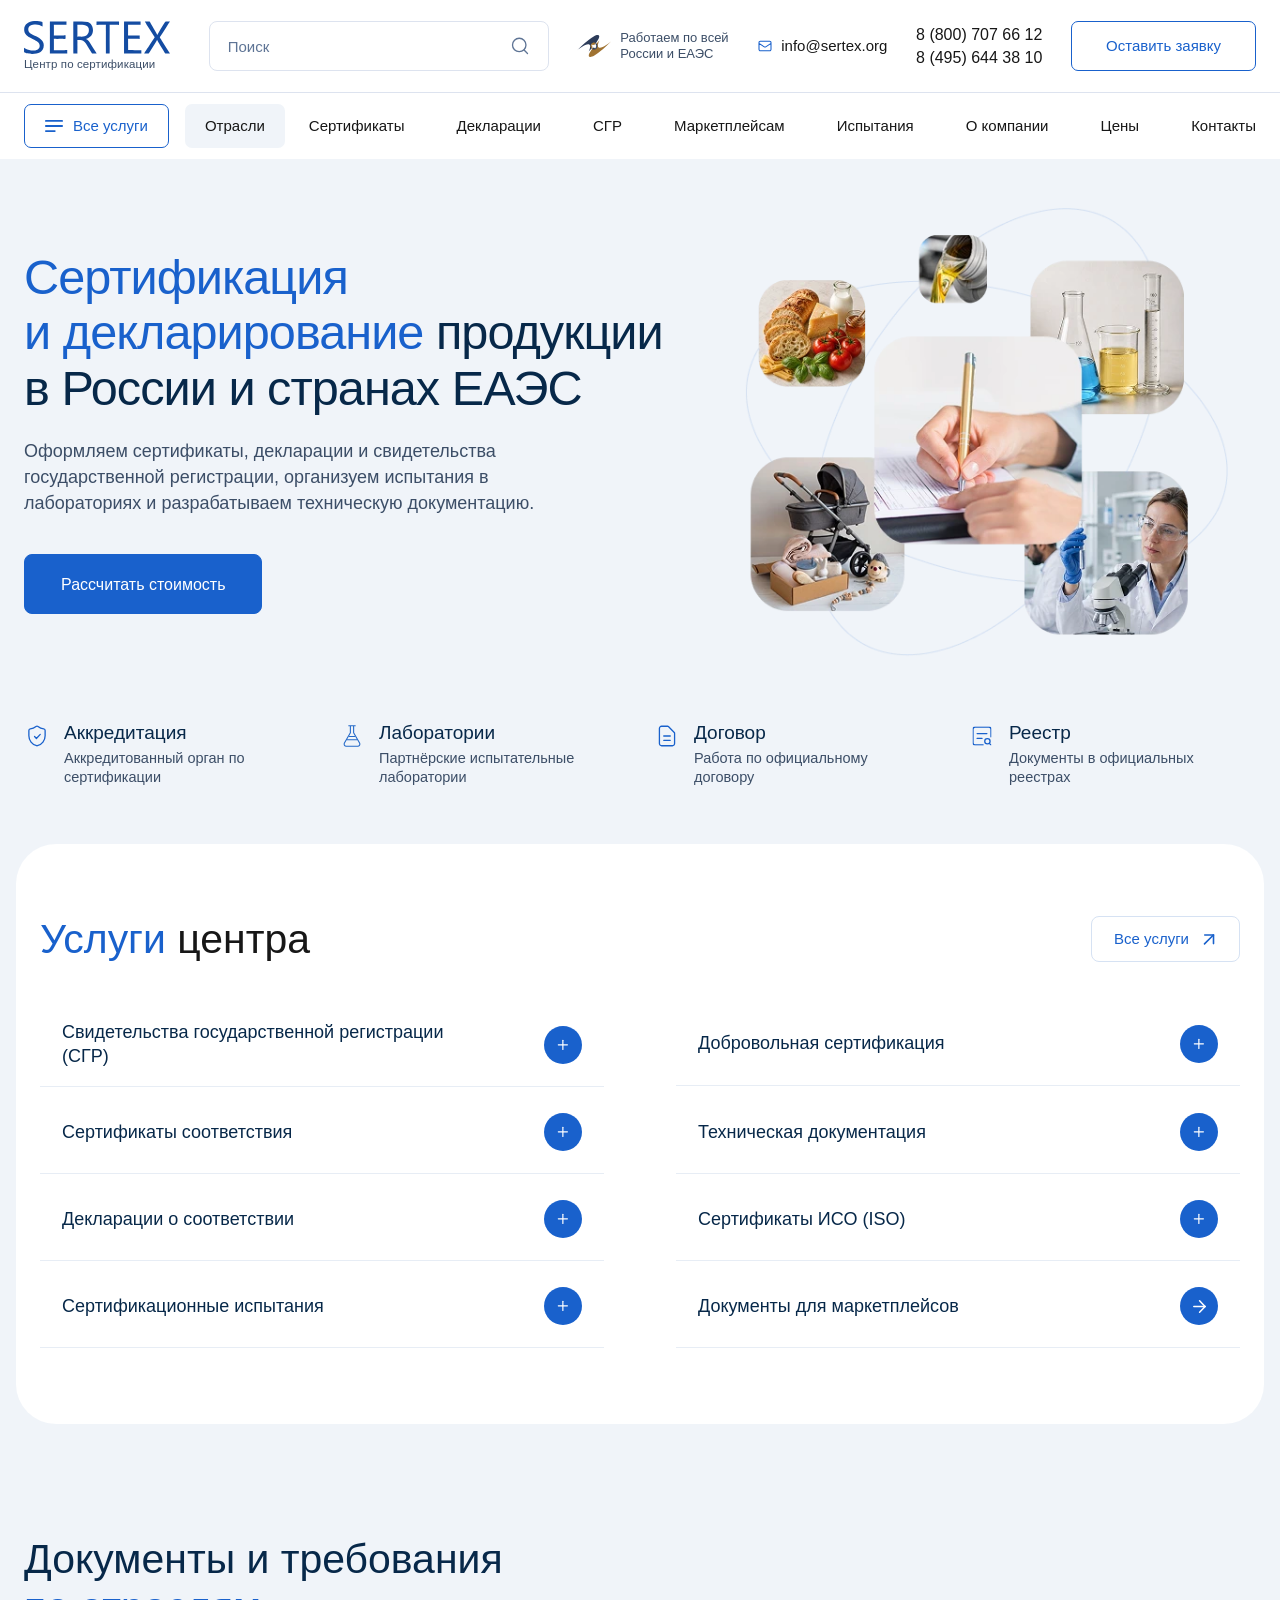
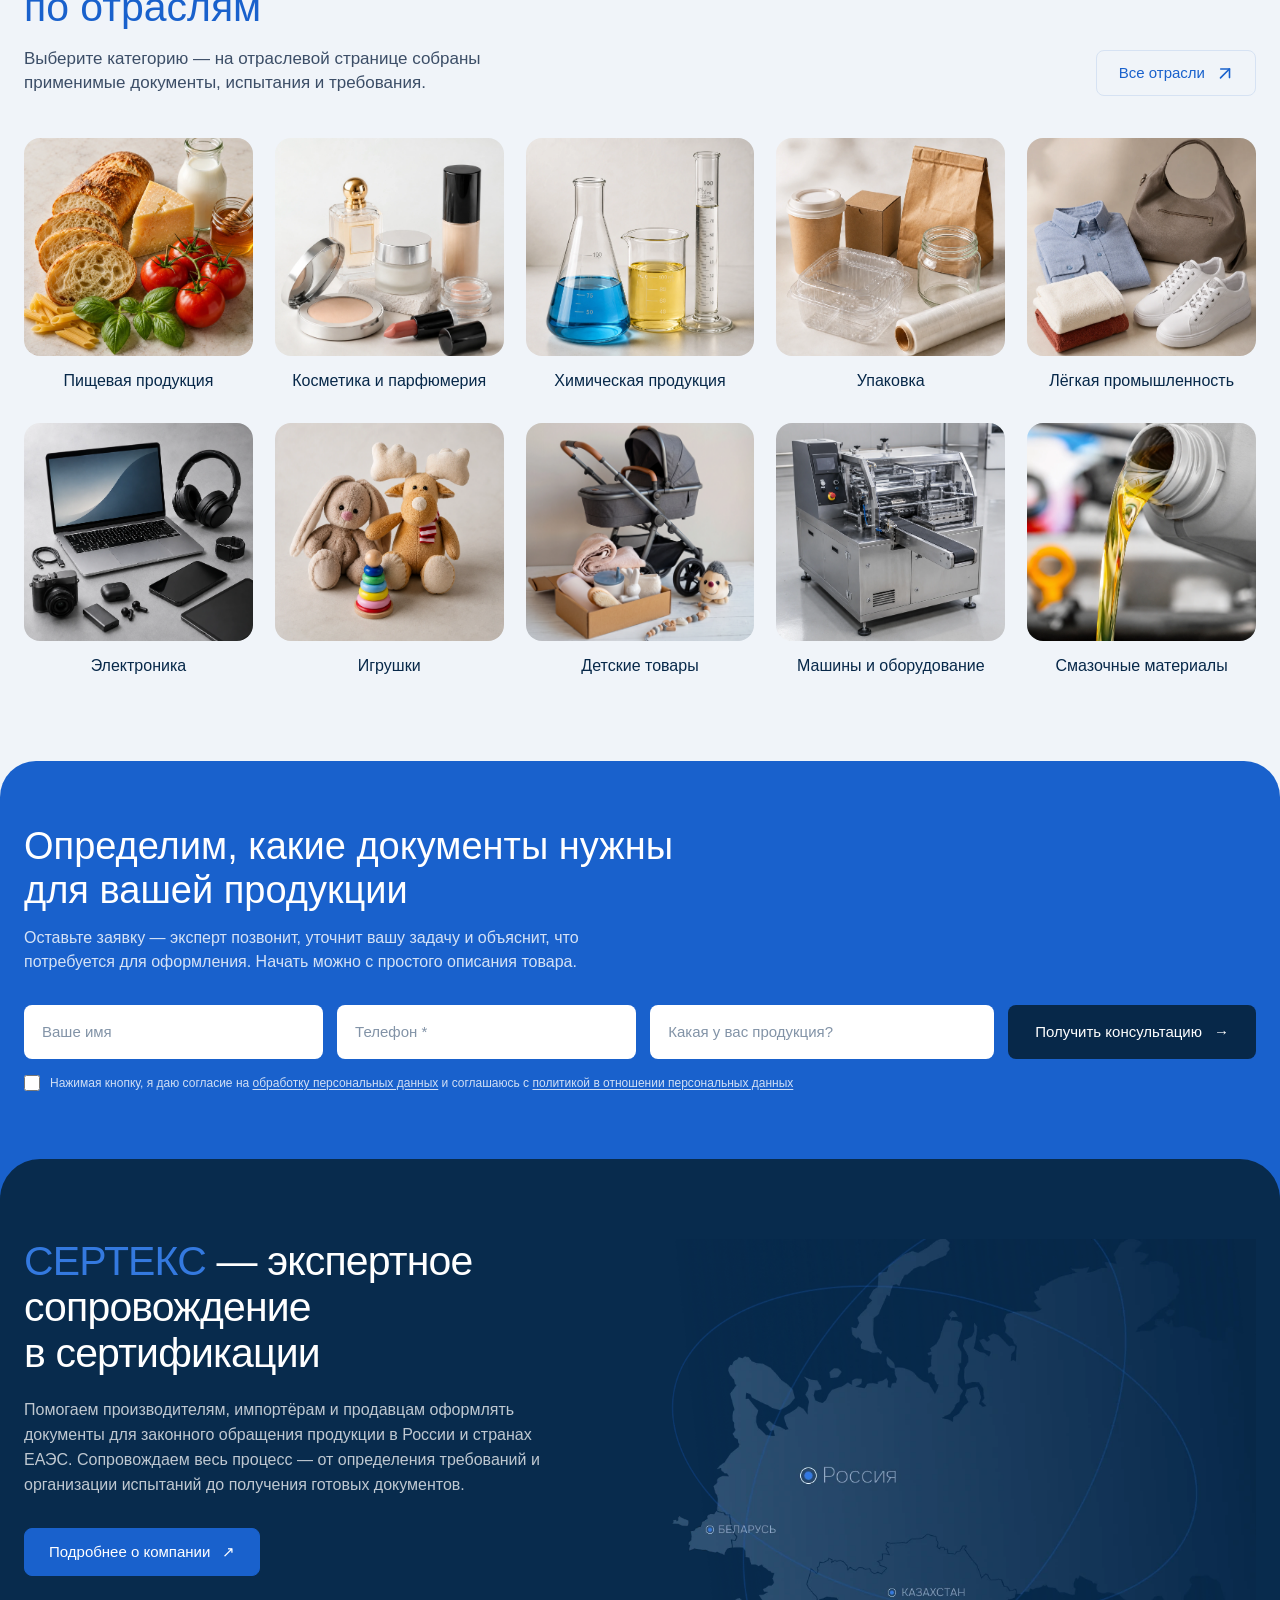
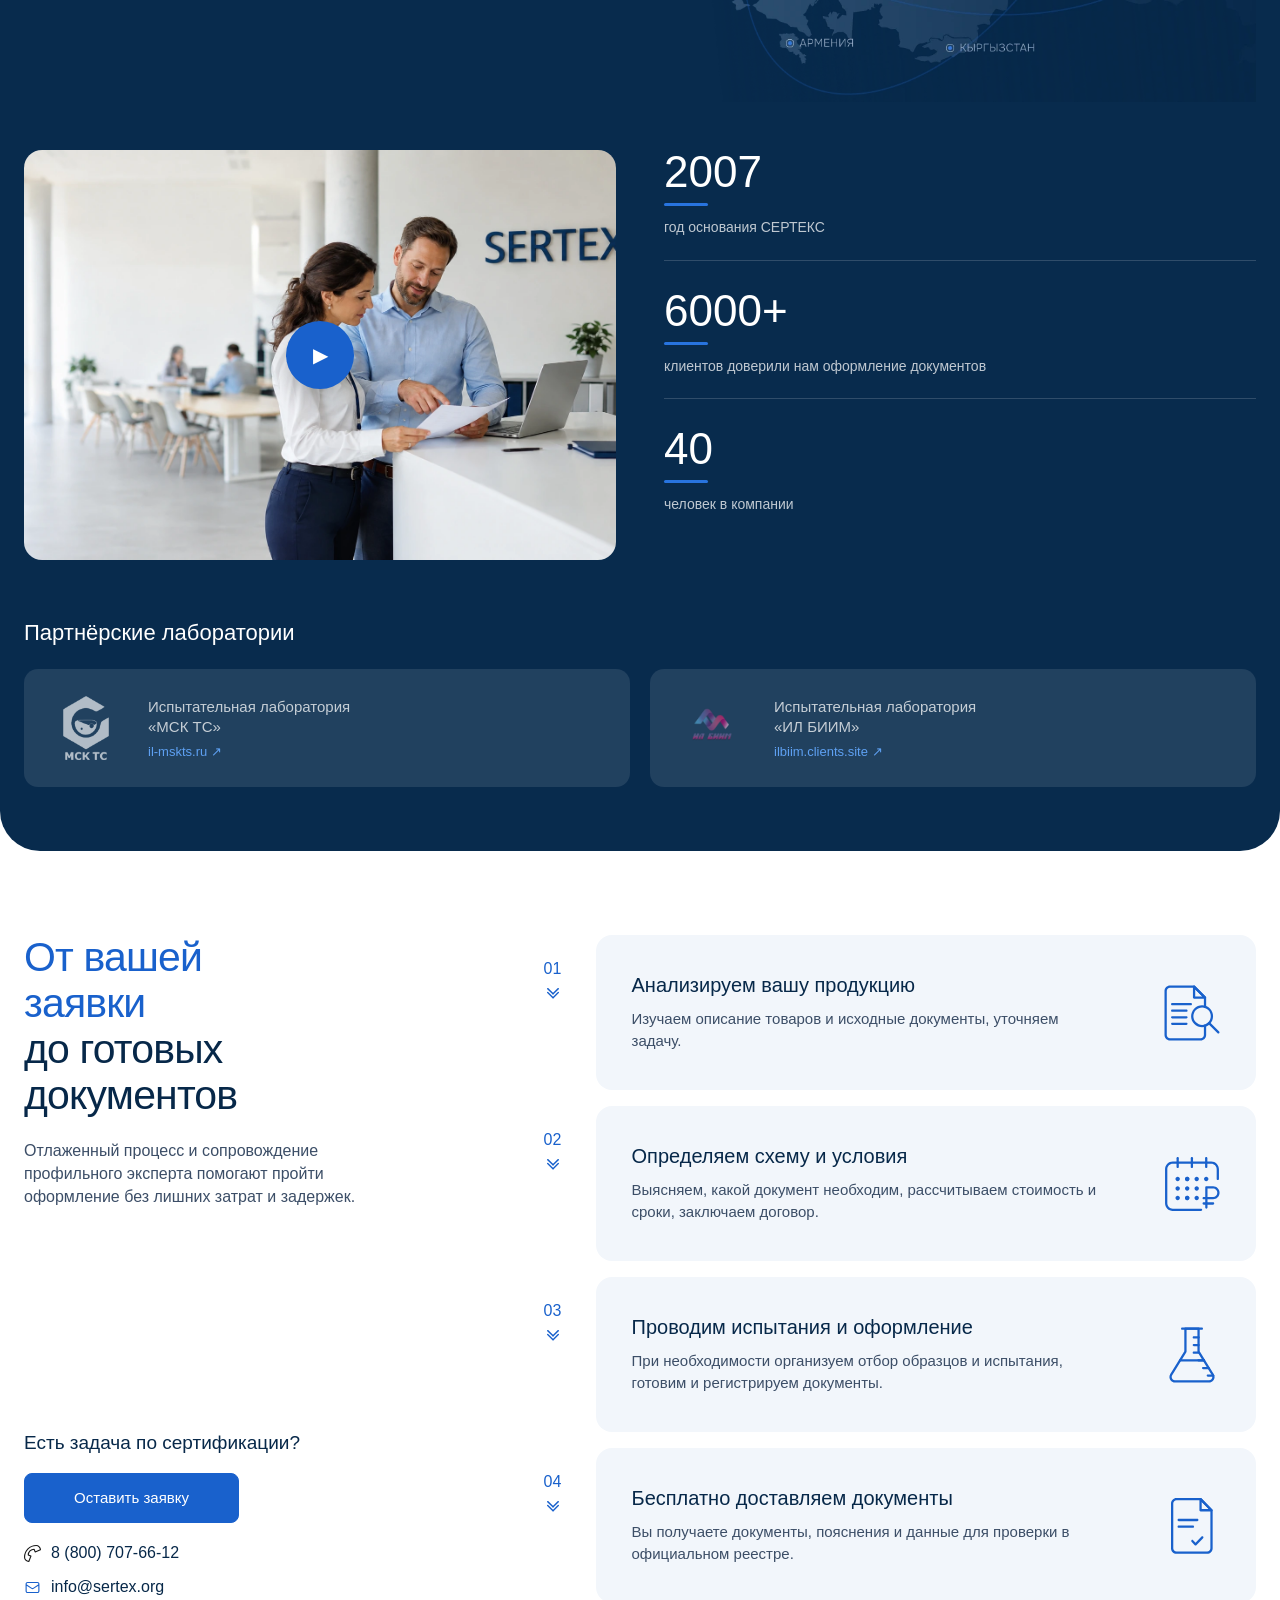
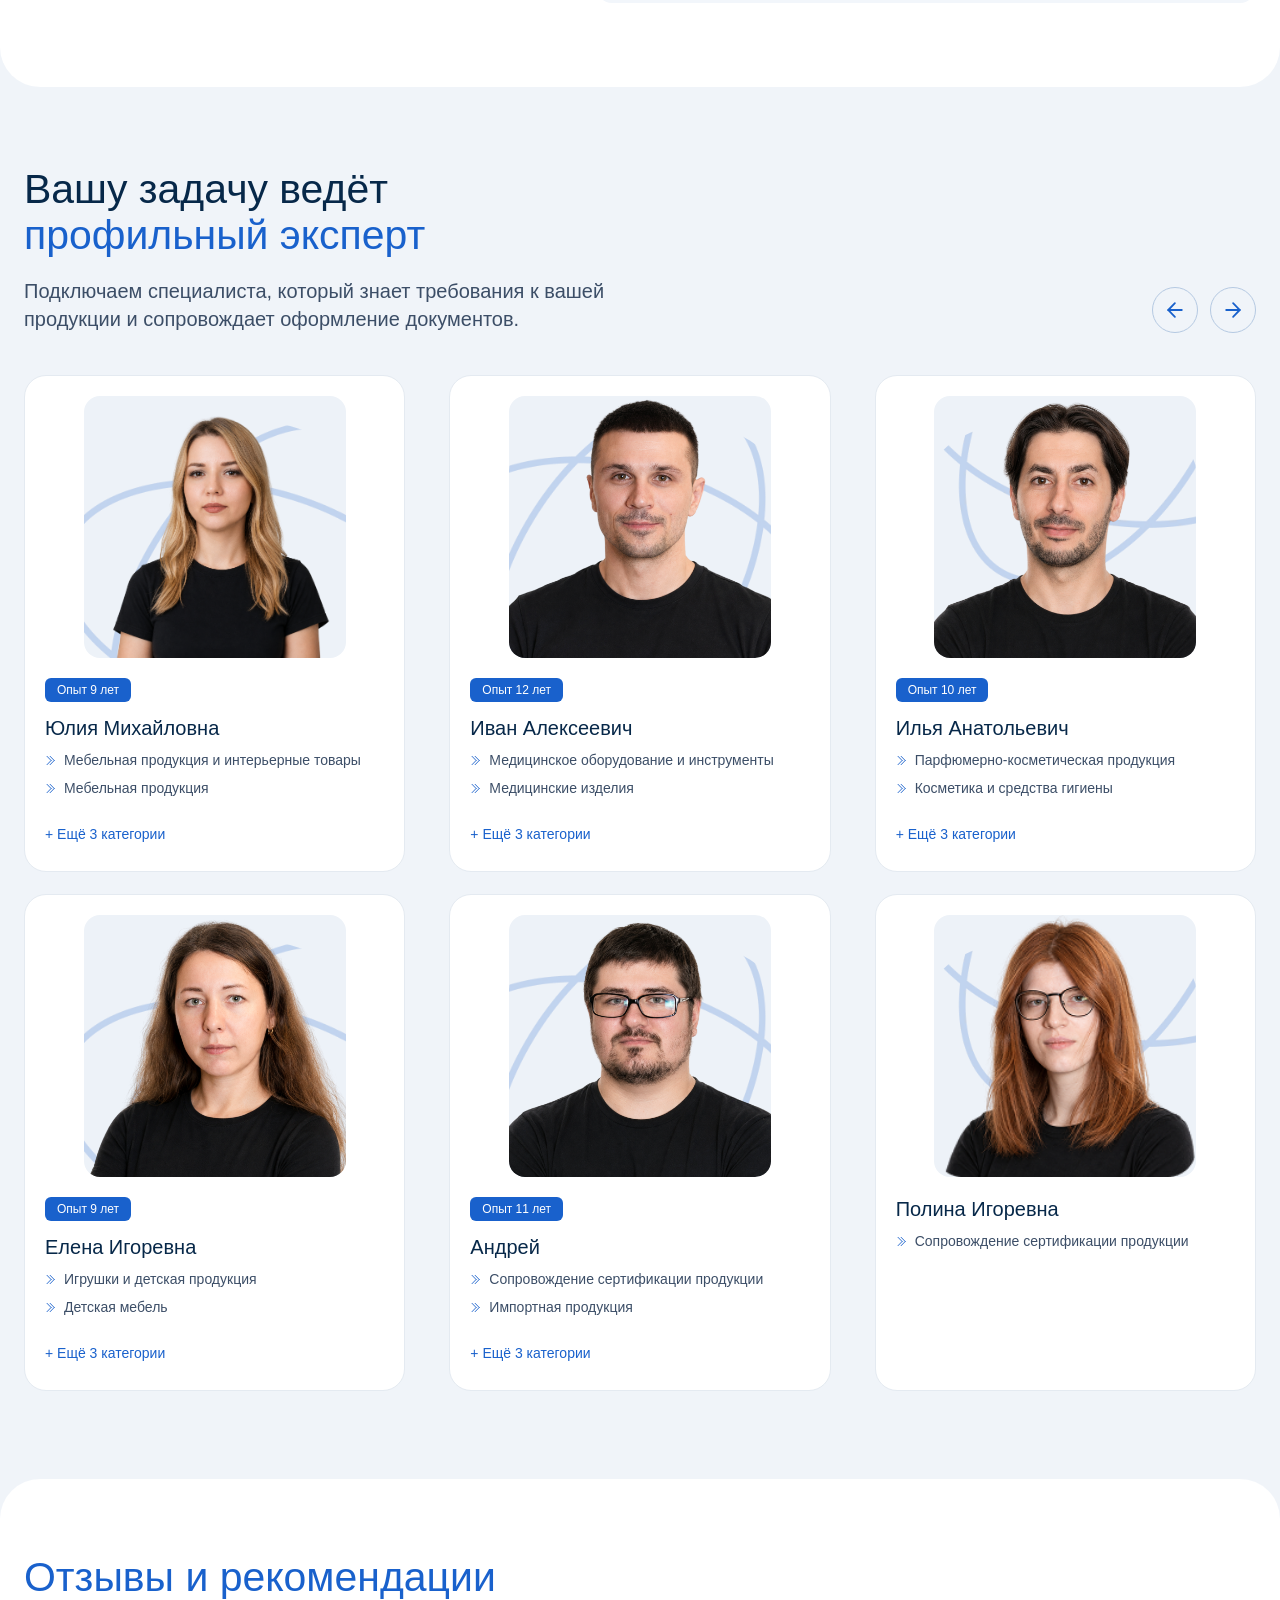
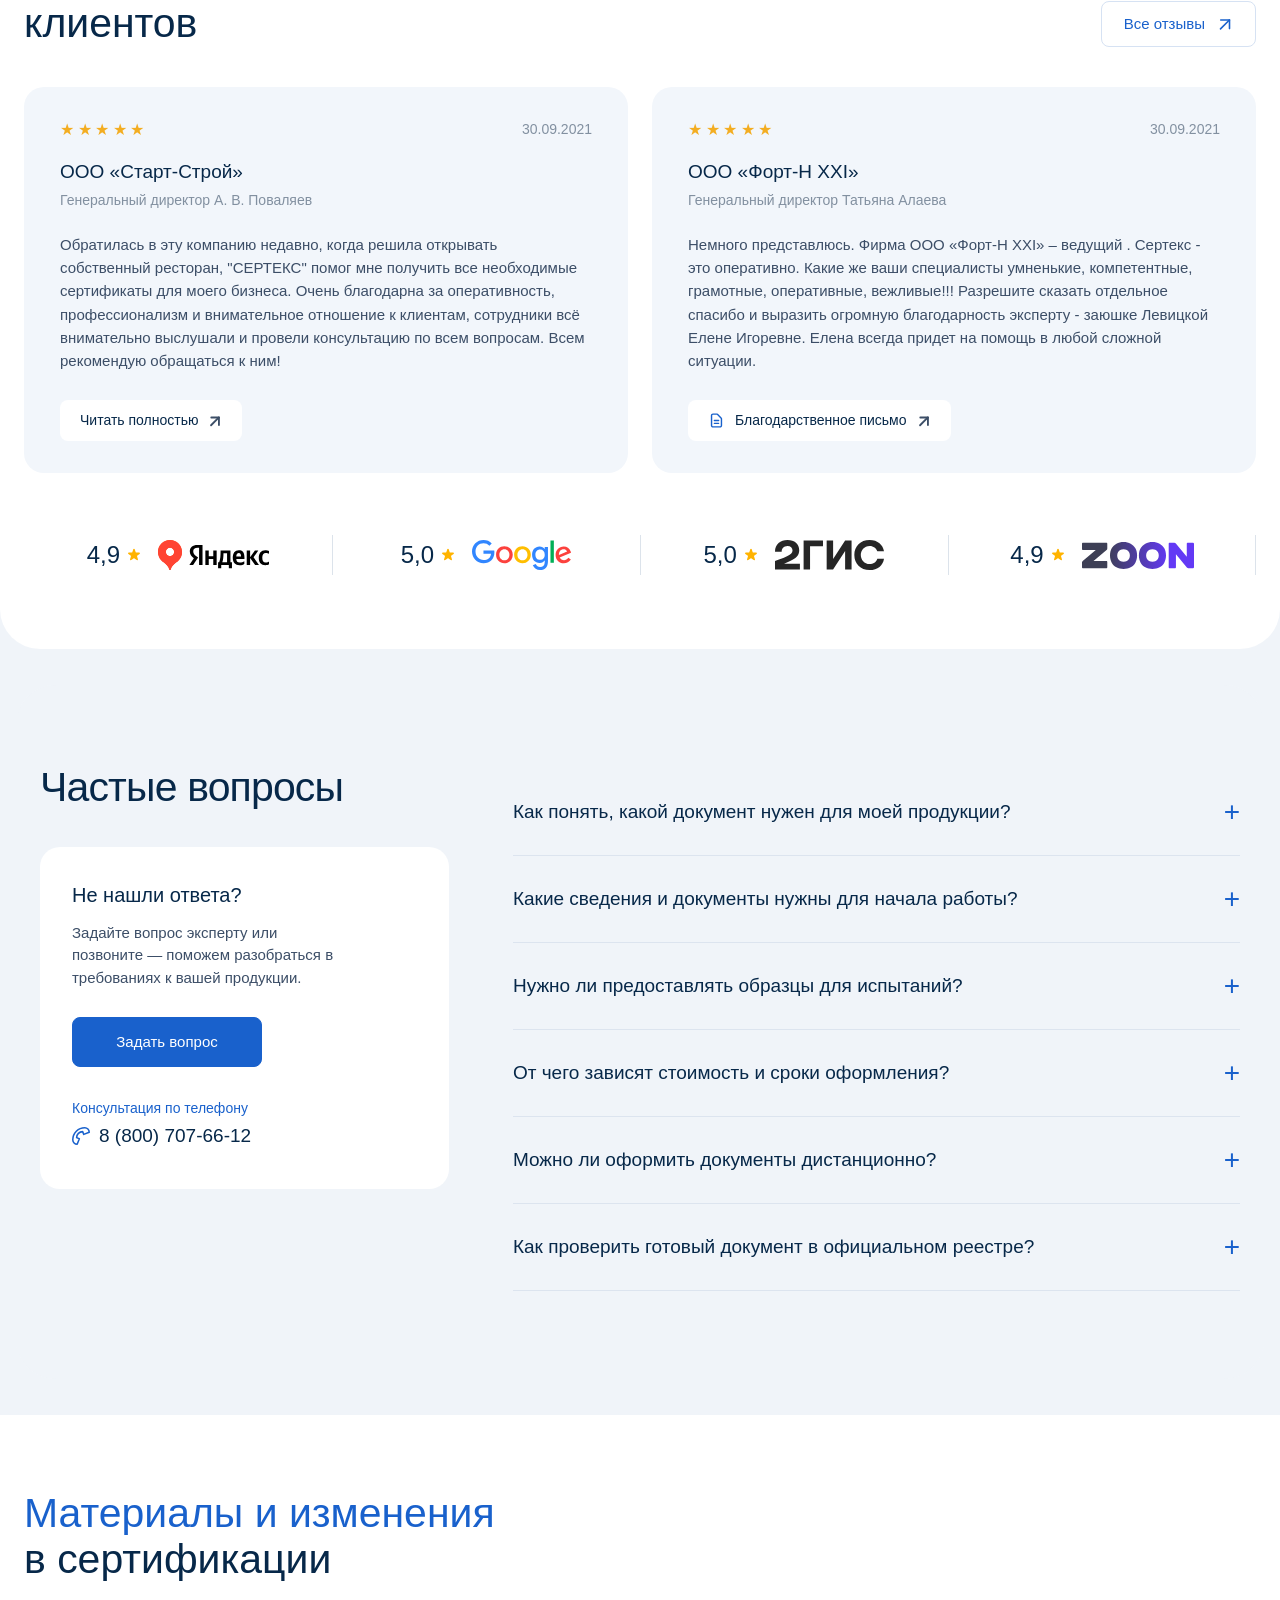
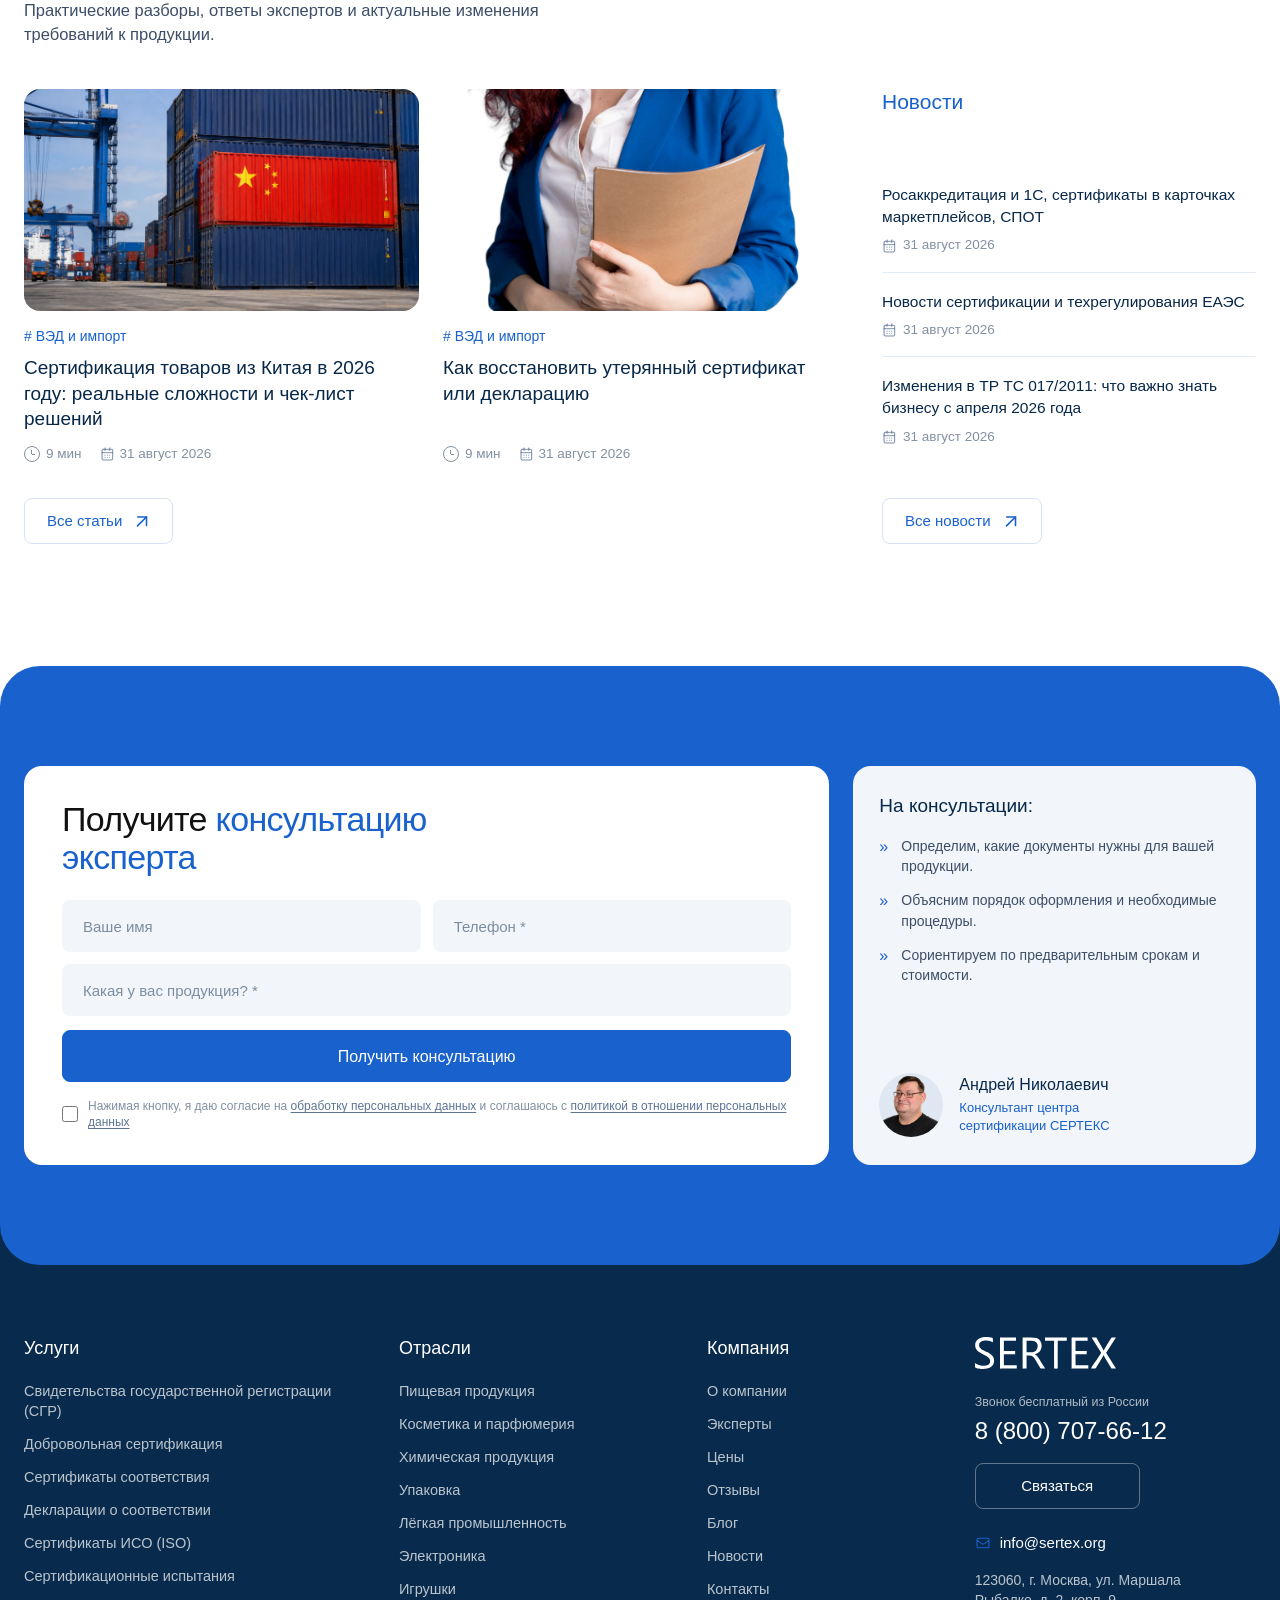
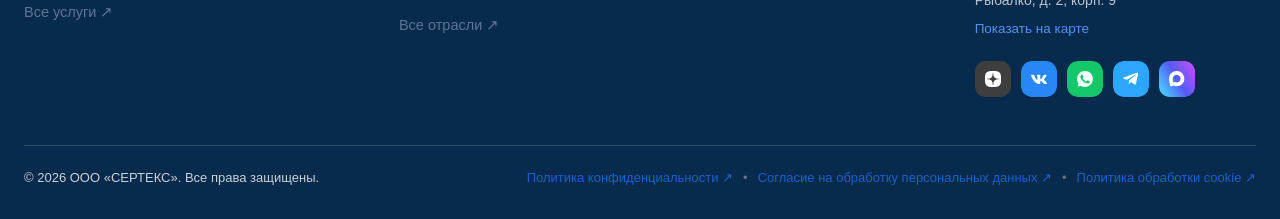
==== commit 5f1ed225: "Use the updated PNG portrait for Polina" ====
--- a/index.html
+++ b/index.html
@@ -770,7 +770,7 @@
    </article>
    <article class="expert-card">
     <div class="expert-photo">
-     <img alt="&Pcy;&ocy;&lcy;&icy;&ncy;&acy; &Icy;&gcy;&ocy;&rcy;&iecy;&vcy;&ncy;&acy;" src="assets/experts/expert-polina.webp"/>
+     <img alt="&Pcy;&ocy;&lcy;&icy;&ncy;&acy; &Icy;&gcy;&ocy;&rcy;&iecy;&vcy;&ncy;&acy;" src="assets/experts/expert-polina.png"/>
     </div>
     <h3>
      &Pcy;&ocy;&lcy;&icy;&ncy;&acy; &Icy;&gcy;&ocy;&rcy;&iecy;&vcy;&ncy;&acy;
--- a/styles.css
+++ b/styles.css
@@ -6847,3 +6847,23 @@
 body.header-fixed {
   padding-top: 0 !important;
 }
+
+
+/* Исправление наследования базовых стилей span внутри кнопки меню. */
+.mobile-menu-button .menu-btn-label,
+.mobile-menu-button .menu-btn-close {
+  width: auto;
+  height: auto;
+  background: transparent;
+}
+
+.mobile-menu-button .menu-btn-label {
+  display: inline;
+  white-space: nowrap;
+}
+
+.mobile-menu-button .menu-btn-burger {
+  width: 17px;
+  height: 11px;
+  background: transparent;
+}
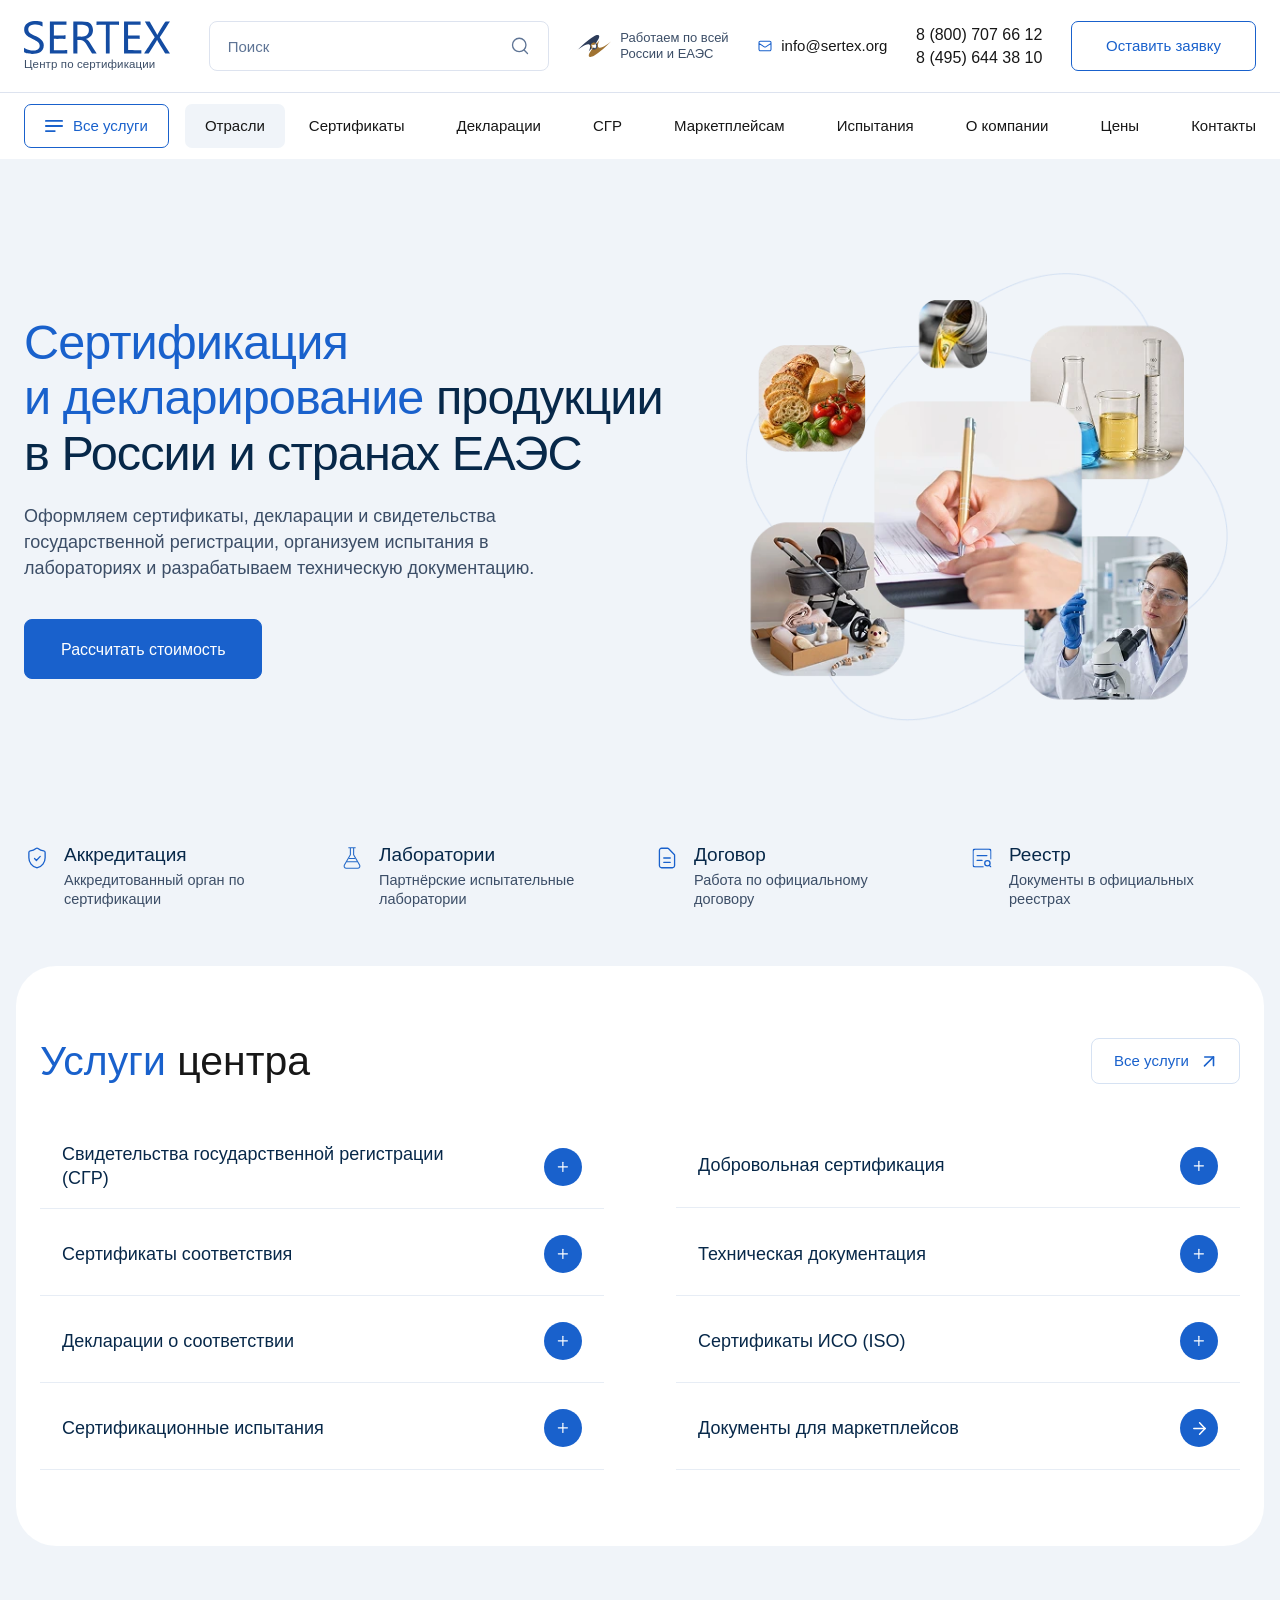
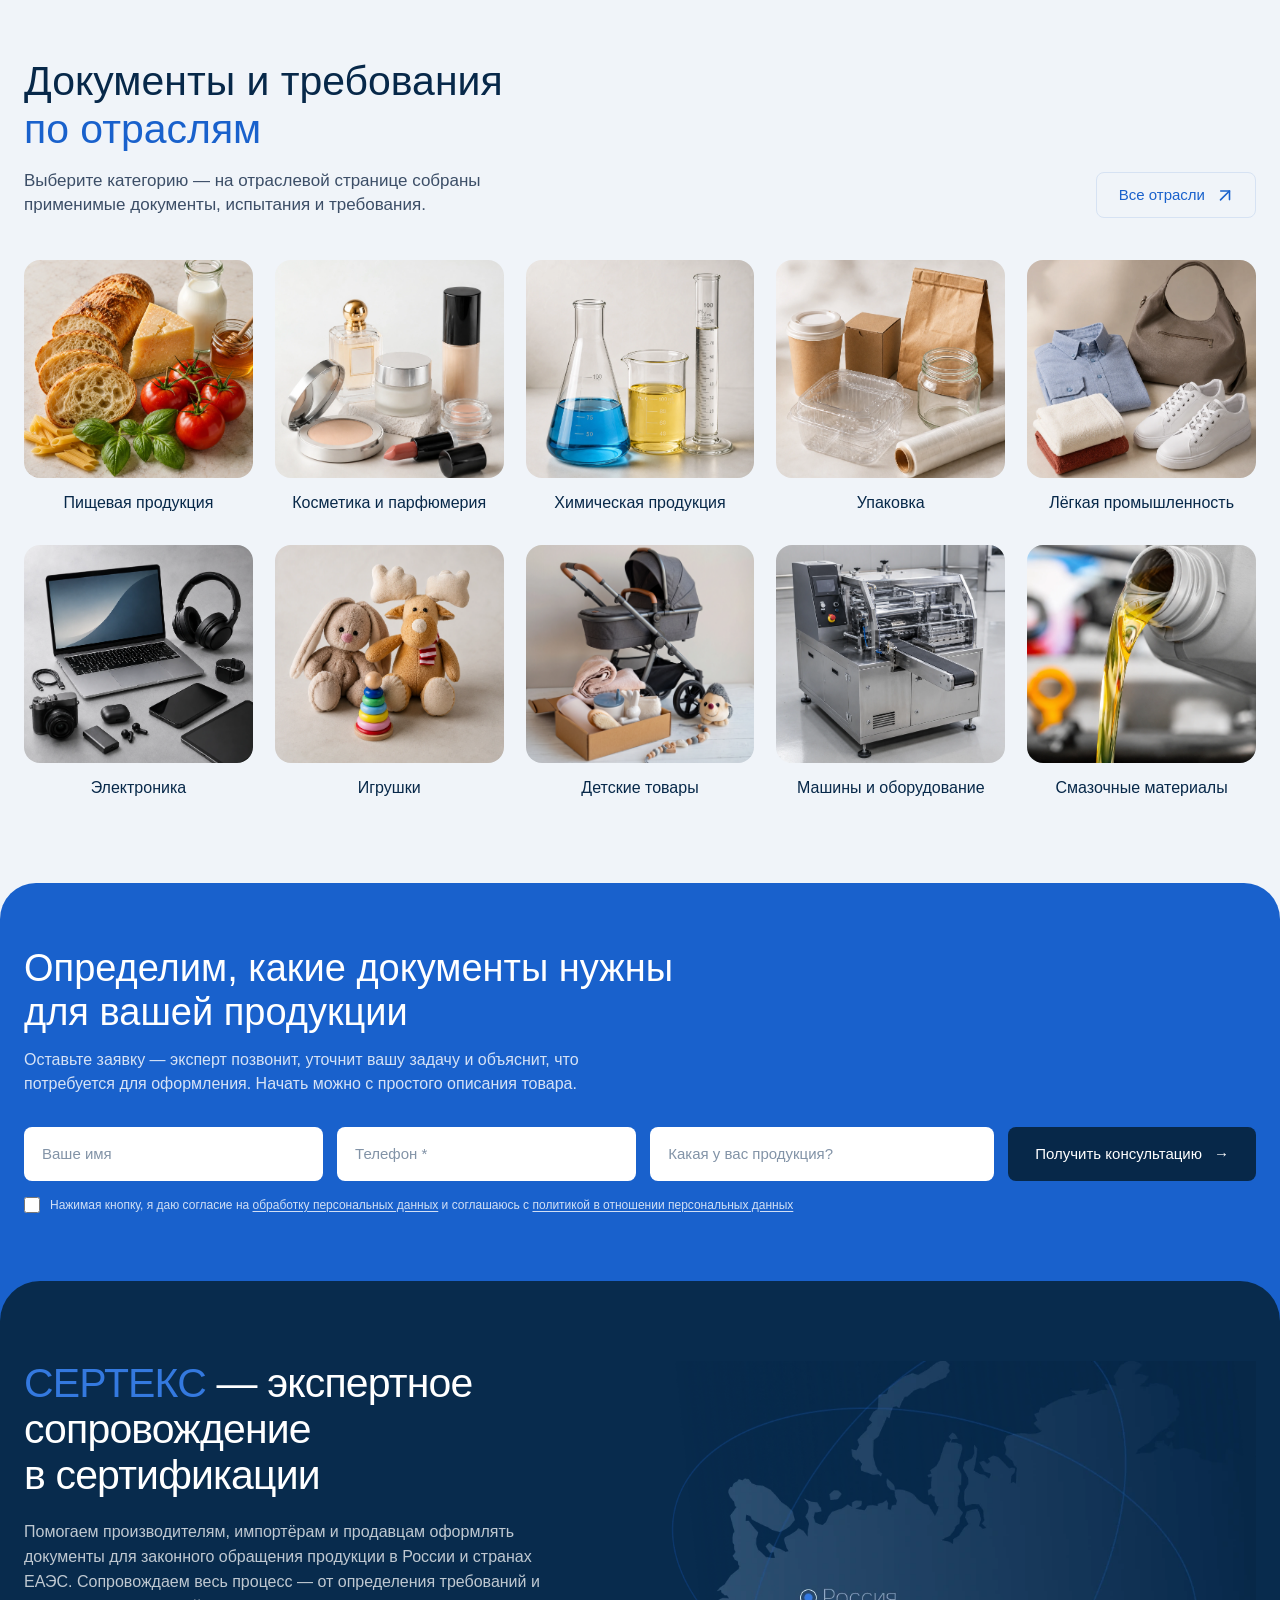
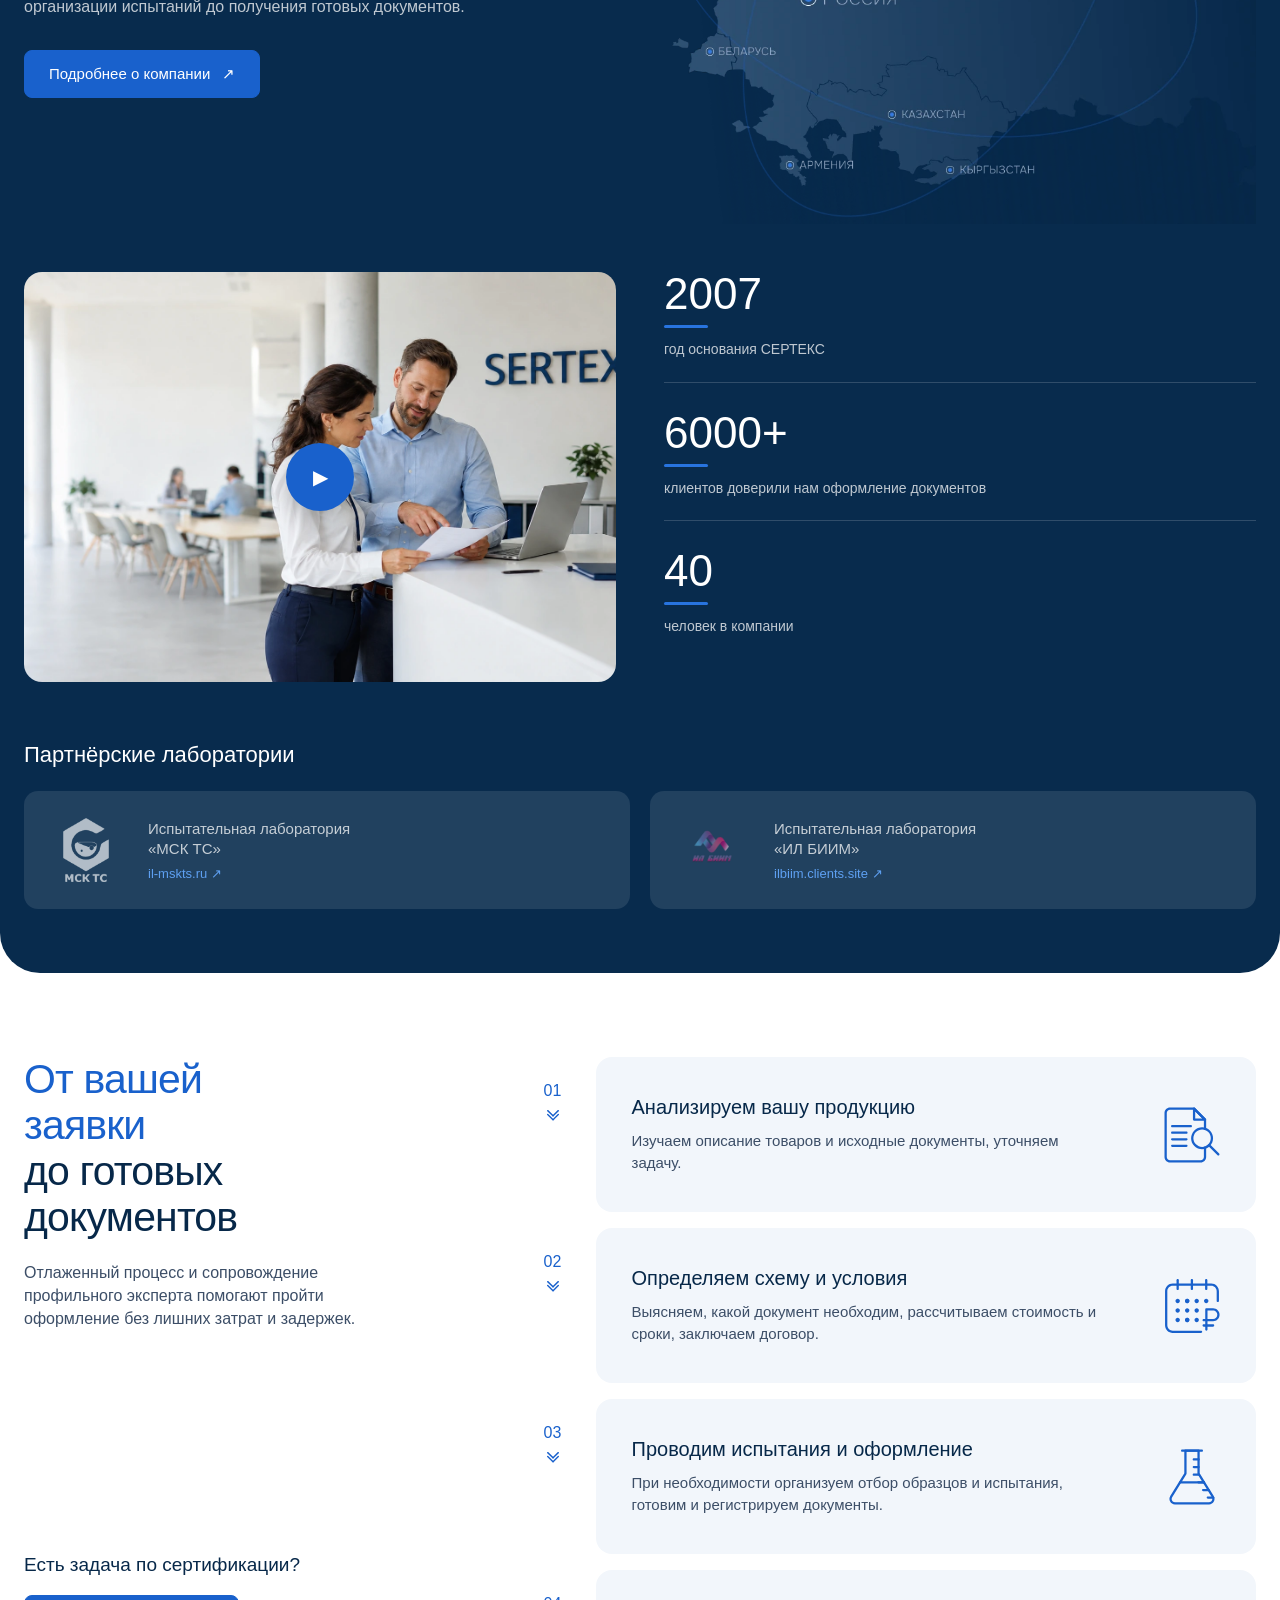
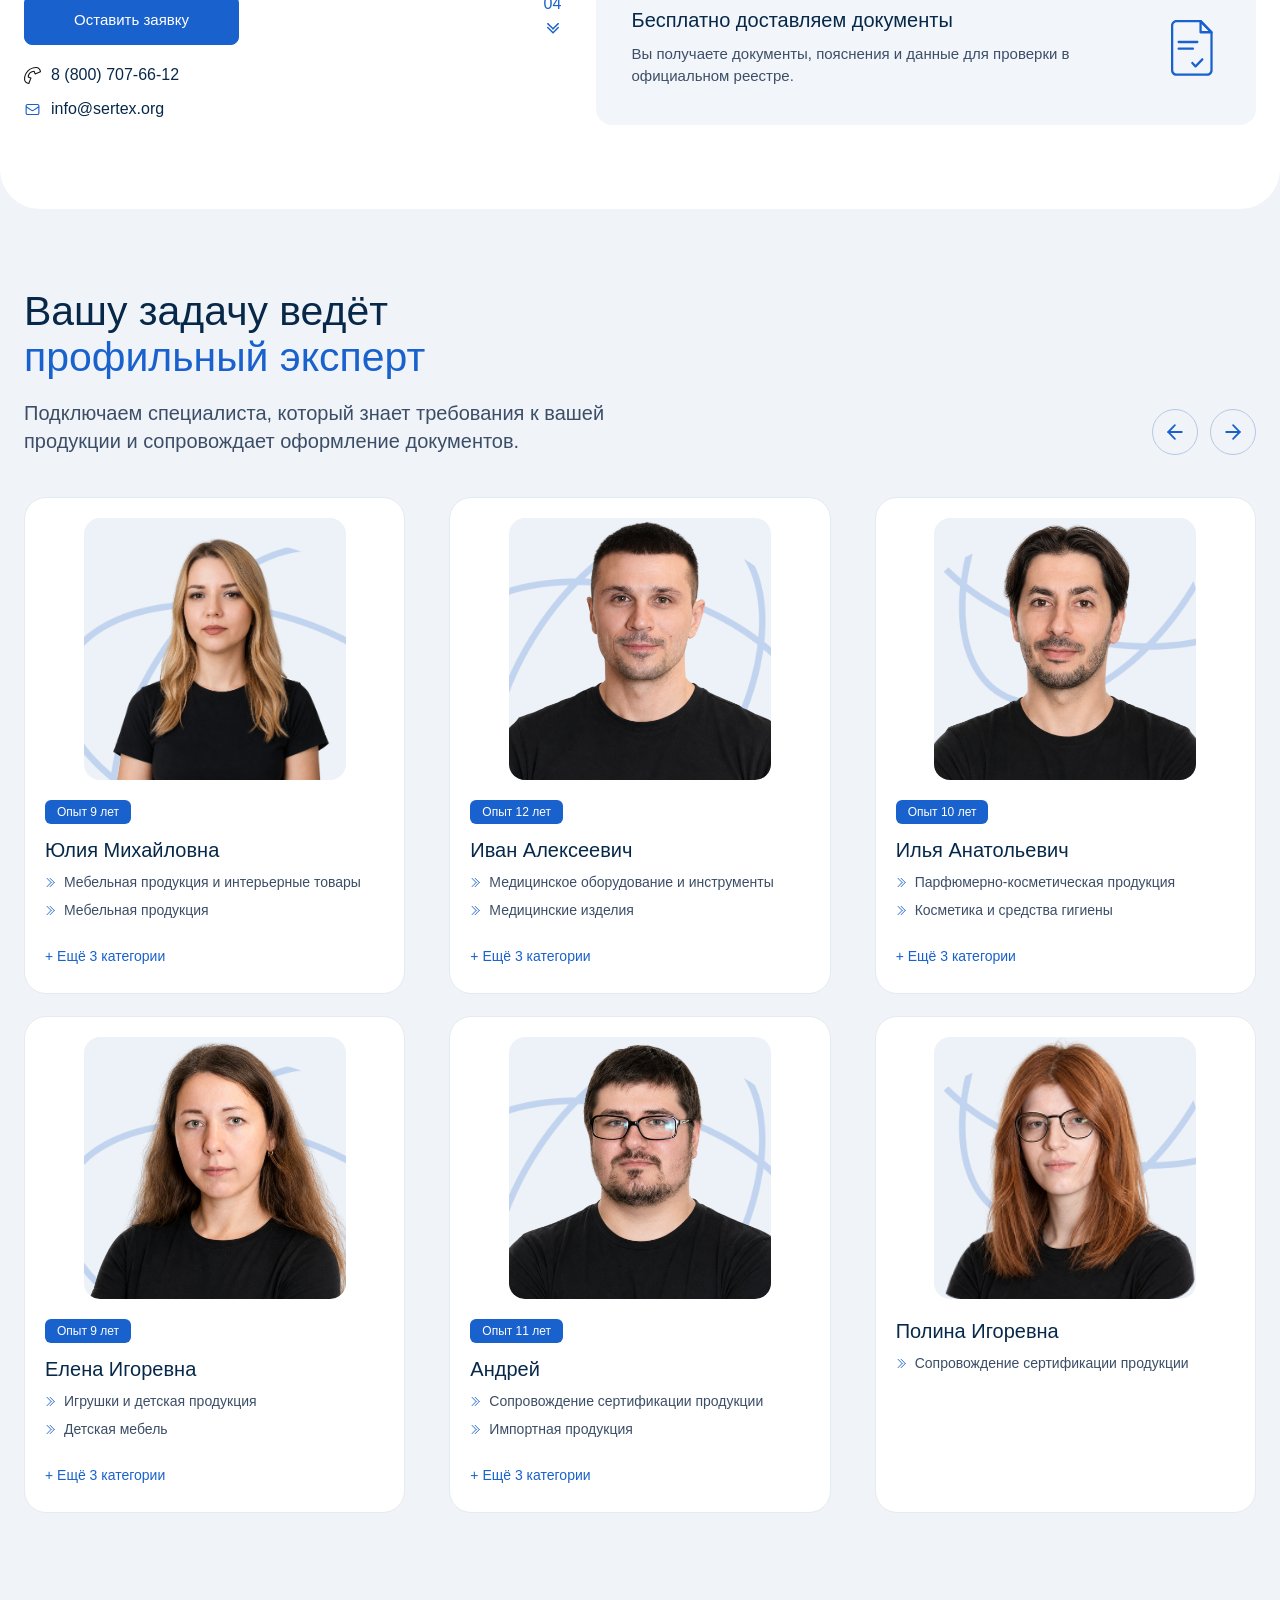
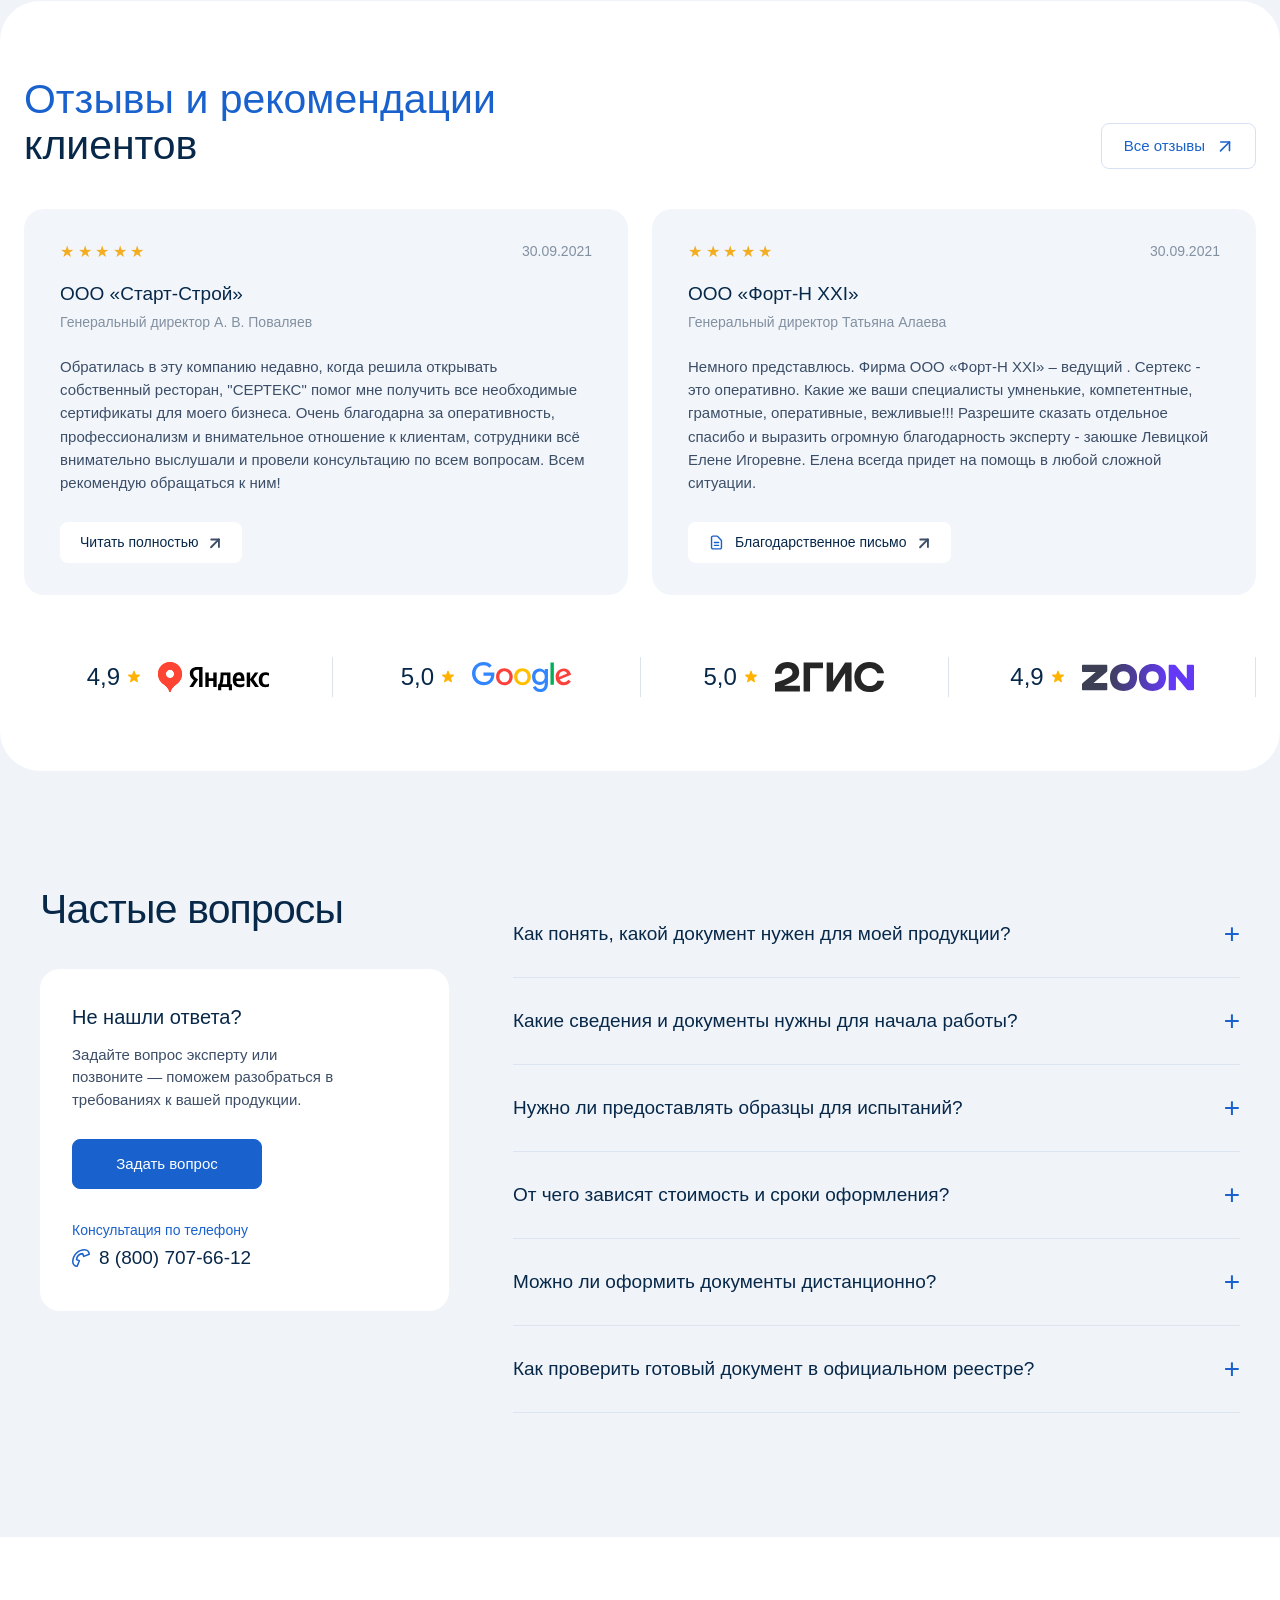
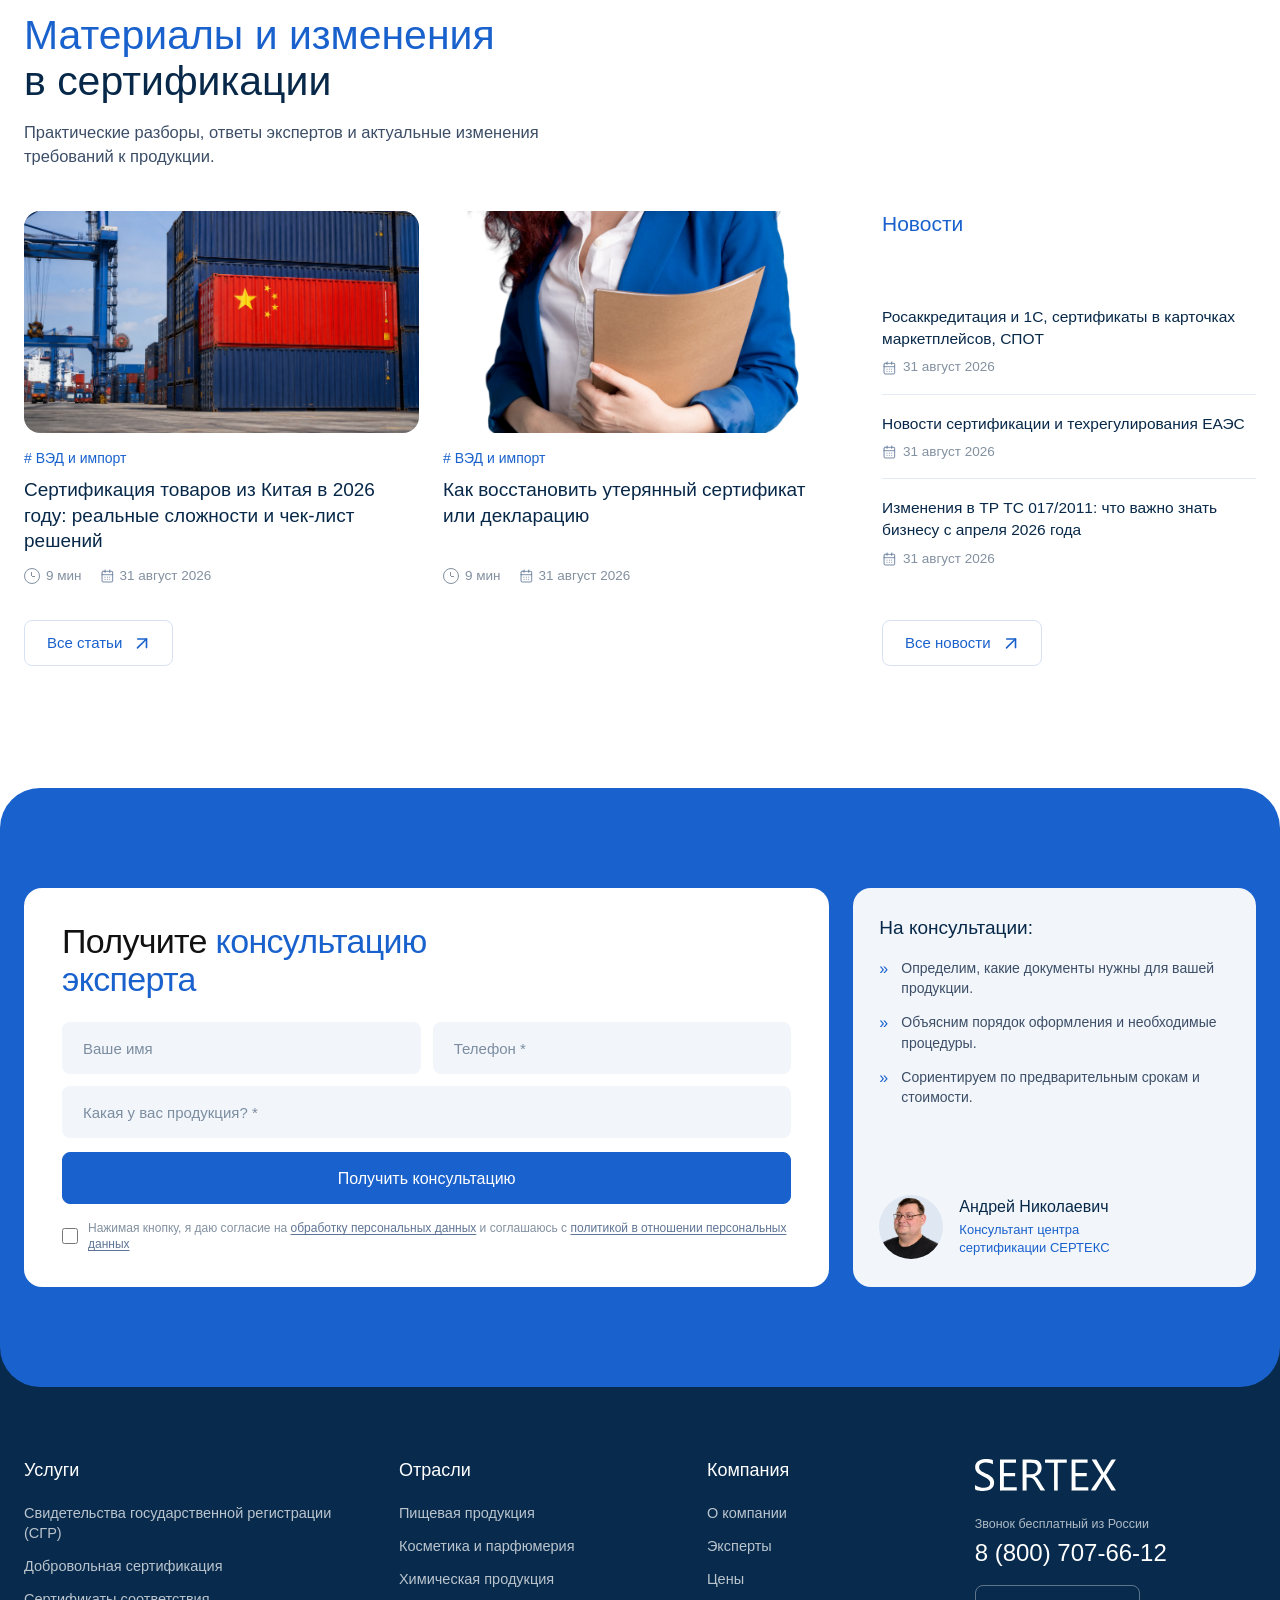
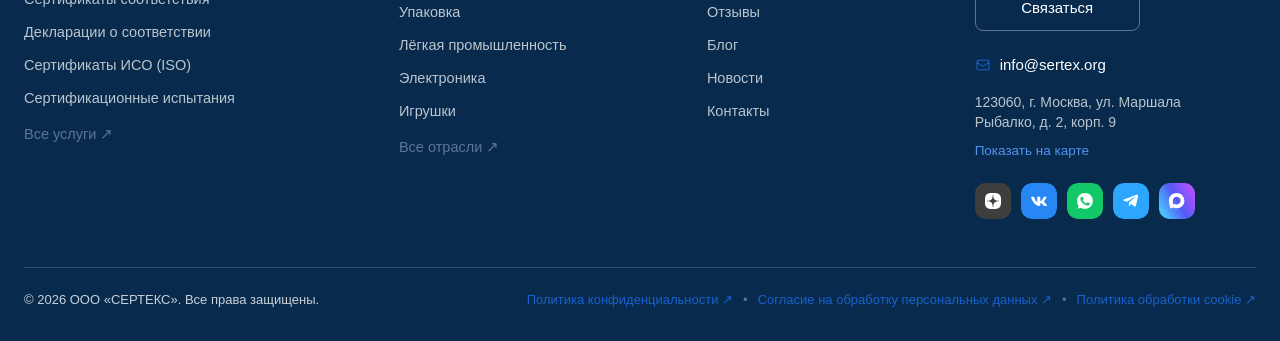
==== commit 076ff553: "Refresh stylesheet cache after navigation fix" ====
--- a/index.html
+++ b/index.html
@@ -9,7 +9,7 @@
       content="СЕРТЕКС — сертификация и декларирование продукции в России и странах ЕАЭС."
     />
     <link rel="icon" href="favicon.png" />
-    <link rel="stylesheet" href="styles.css" />
+    <link rel="stylesheet" href="styles.css?v=nav-fix-20261114" />
     <link rel="stylesheet" href="https://cdn.jsdelivr.net/npm/slick-carousel@1.8.1/slick/slick.css" />
     <title>СЕРТЕКС — центр по сертификации</title>
   </head>
--- a/styles.css
+++ b/styles.css
@@ -6867,3 +6867,202 @@
   height: 11px;
   background: transparent;
 }
+
+/* ==========================================================================
+   ШАПКА: ранний переход меню на компактный режим
+   ========================================================================== */
+
+/* До 1100px горизонтальная навигация переходит в компактный режим.
+   При ширине 1101–1200px сохраняем обычное меню и полноценную фиксированную шапку. */
+@media (max-width: 1100px) and (min-width: 901px) {
+  .main-nav .nav-links {
+    display: none !important;
+    overflow: visible;
+  }
+
+  .main-nav .nav-mega-trigger {
+    display: none !important;
+  }
+
+  .main-nav .nav-fixed-actions {
+    display: flex !important;
+    gap: 0;
+    margin-left: auto;
+  }
+
+  .main-nav .nav-fixed-phone,
+  .main-nav .nav-fixed-cta {
+    display: none !important;
+  }
+
+  .main-nav .nav-fixed-burger {
+    display: inline-flex !important;
+  }
+
+  .site-header .mobile-drawer {
+    top: 78px;
+  }
+}
+
+/* На планшете в фиксированной строке оставляем только меню.
+   Кнопки «Все услуги» и «Отрасли» там дублируют пункты выпадающего меню. */
+@media (max-width: 900px) and (min-width: 641px) {
+  .site-header.is-fixed .main-nav {
+    display: block !important;
+  }
+
+  .site-header.is-fixed .nav-inner {
+    justify-content: flex-end;
+    gap: 0;
+  }
+
+  .site-header.is-fixed .nav-mega-trigger,
+  .site-header.is-fixed .nav-links {
+    display: none !important;
+  }
+
+  .site-header.is-fixed .nav-fixed-actions {
+    display: flex !important;
+    margin-left: auto;
+  }
+
+  .site-header.is-fixed .nav-fixed-phone,
+  .site-header.is-fixed .nav-fixed-cta {
+    display: none !important;
+  }
+
+  .site-header.is-fixed .nav-fixed-burger {
+    display: inline-flex !important;
+  }
+
+  .site-header.is-fixed .mobile-drawer {
+    top: 78px;
+  }
+}
+
+/* Крестик показывается только в открытом состоянии кнопки меню.
+   Правило действует и для обычной, и для фиксированной кнопки. */
+.mobile-menu-button .menu-btn-close {
+  display: none !important;
+}
+
+.mobile-menu-button.open .menu-btn-burger {
+  display: none !important;
+}
+
+.mobile-menu-button.open .menu-btn-close {
+  display: inline !important;
+}
+
+/* Иконка телефона в мобильной шапке развёрнута по макету. */
+.mobile-phone-btn img {
+  transform: rotate(-90deg);
+}
+
+
+@media (max-width: 1100px) and (min-width: 901px) {
+  .site-header:not(.is-fixed) .mobile-drawer {
+    top: 66px;
+  }
+}
+
+/* ==========================================================================
+   HERO: вертикальные отступы по макетам
+   ========================================================================== */
+
+/* Большой десктоп: от шапки до H1 и от hero-контента до преимуществ — 113px. */
+@media (min-width: 1201px) {
+  .hero {
+    padding-top: 113px;
+    row-gap: 0;
+  }
+
+  .hero .benefits {
+    margin-top: 113px;
+  }
+}
+
+/* От 1200px и ниже — компактный десктопный ритм. */
+@media (max-width: 1200px) and (min-width: 901px) {
+  .hero {
+    padding-top: 60px;
+    row-gap: 0;
+  }
+
+  .hero .benefits {
+    margin-top: 40px;
+  }
+}
+
+/* Планшет: дополнительно сокращаем вертикальные интервалы. */
+@media (max-width: 900px) and (min-width: 641px) {
+  .hero {
+    padding-top: 48px;
+    row-gap: 0;
+  }
+
+  .hero .benefits {
+    margin-top: 32px;
+  }
+}
+
+/* Мобильные значения остаются компактными, с учётом одноколоночного hero. */
+@media (max-width: 640px) {
+  .hero {
+    padding-top: 32px;
+    row-gap: 0;
+  }
+
+  .hero .benefits {
+    margin-top: 28px;
+  }
+}
+
+
+/* DESKTOP NAVIGATION SAFEGUARD: from 1101px keep the full header.
+   This explicitly cancels compact-menu rules for both normal and fixed states. */
+@media (min-width: 1101px) {
+  .site-header .topbar .mobile-header-actions {
+    display: none !important;
+  }
+
+  .site-header .main-nav .nav-mega-trigger {
+    display: inline-flex !important;
+  }
+
+  .site-header .main-nav .nav-links {
+    display: flex !important;
+  }
+
+  .site-header .main-nav .nav-fixed-actions {
+    display: none !important;
+  }
+
+  .site-header .main-nav .nav-fixed-burger {
+    display: none !important;
+  }
+
+  .site-header.is-fixed .main-nav .nav-mega-trigger {
+    display: inline-flex !important;
+  }
+
+  .site-header.is-fixed .main-nav .nav-links {
+    display: flex !important;
+    flex-direction: row !important;
+    align-items: center !important;
+  }
+
+  .site-header.is-fixed .main-nav .nav-fixed-actions {
+    display: flex !important;
+    align-items: center !important;
+  }
+
+  .site-header.is-fixed .main-nav .nav-fixed-phone,
+  .site-header.is-fixed .main-nav .nav-fixed-cta {
+    display: inline-flex !important;
+  }
+
+  .site-header.is-fixed .main-nav .nav-fixed-burger {
+    display: none !important;
+  }
+}
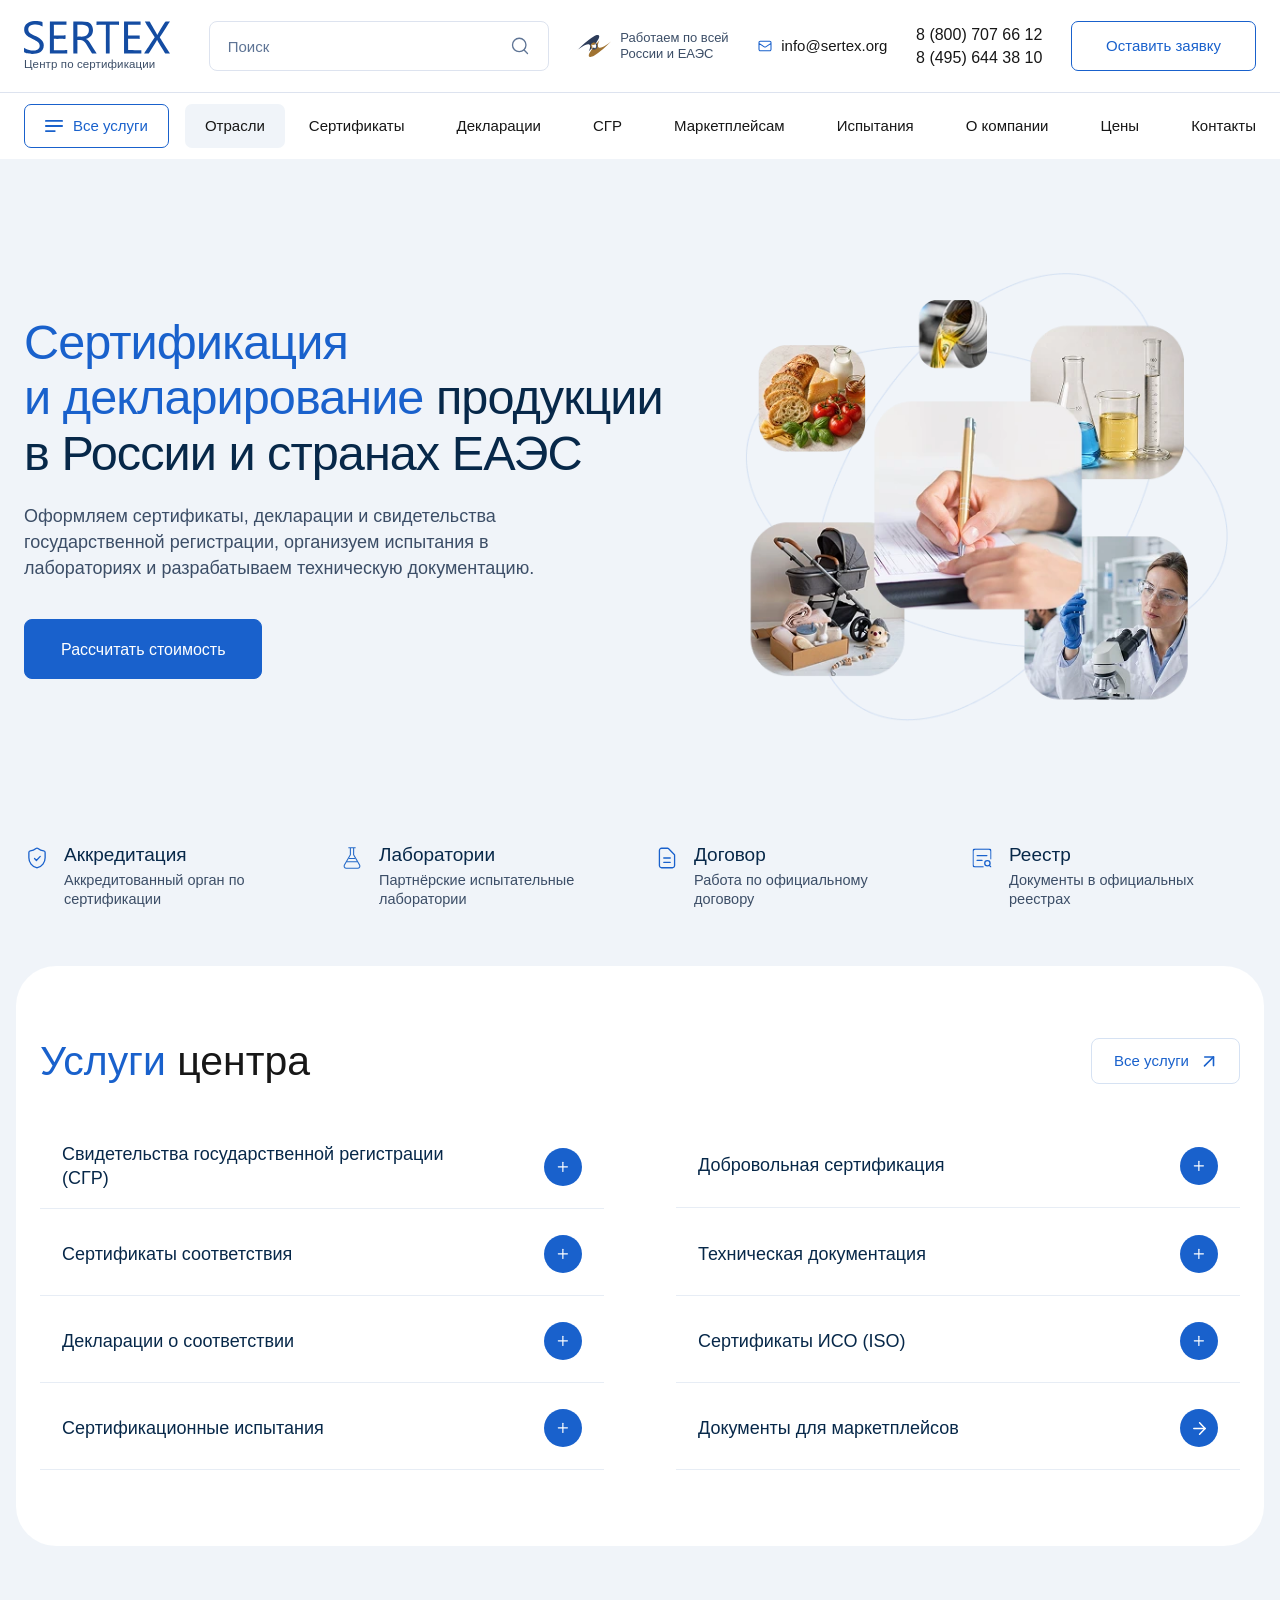
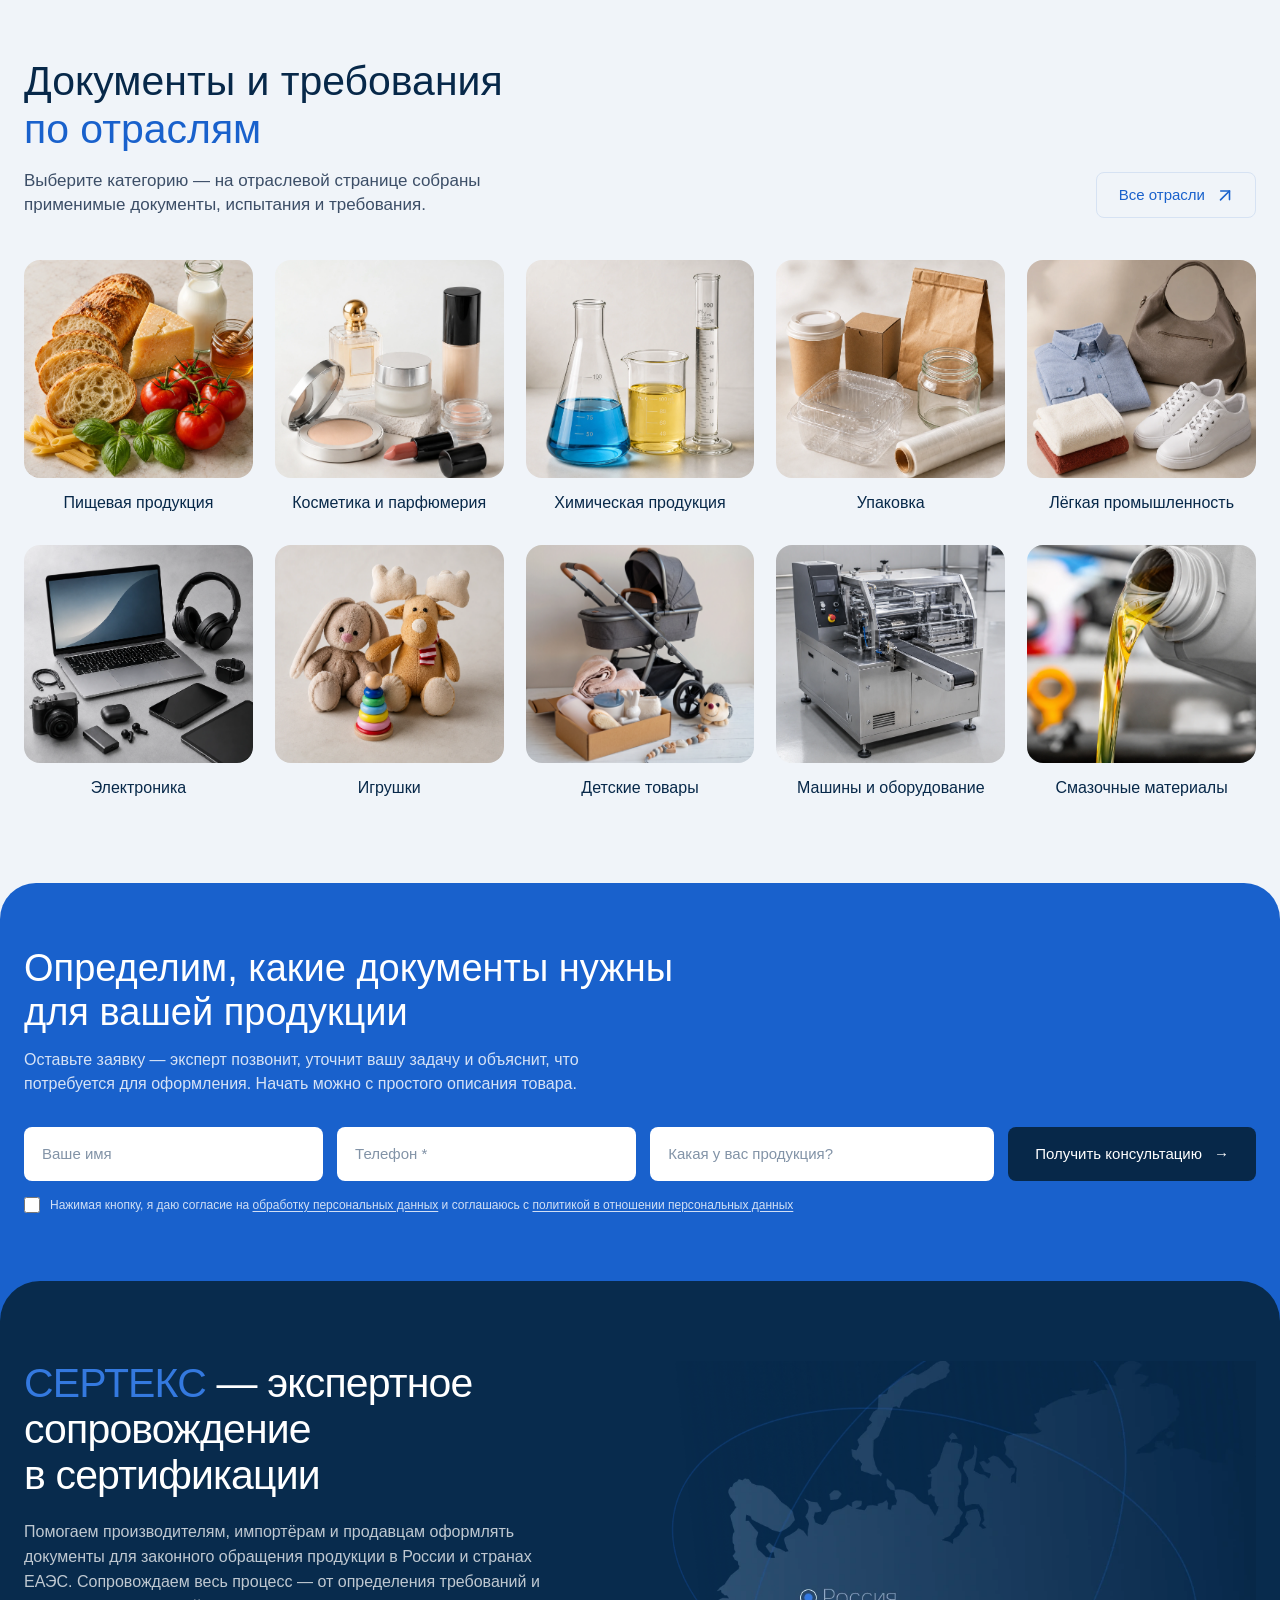
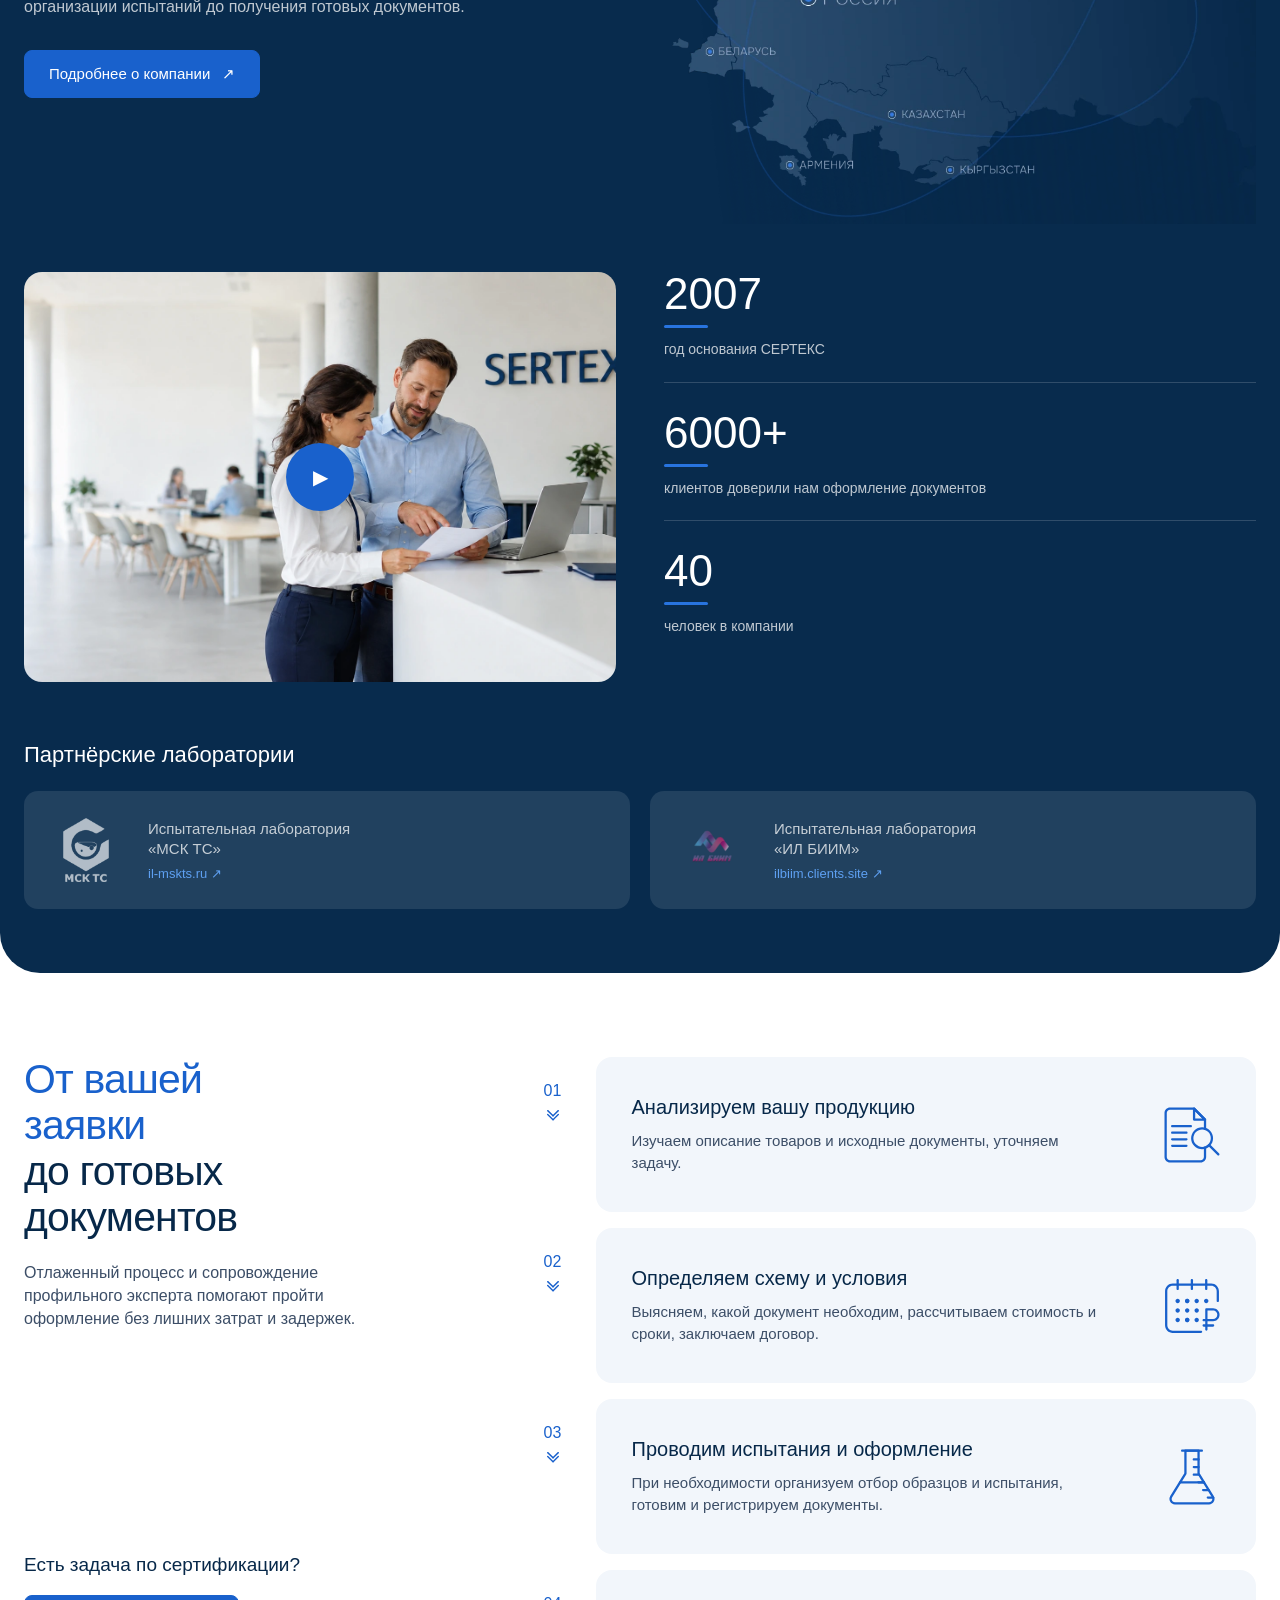
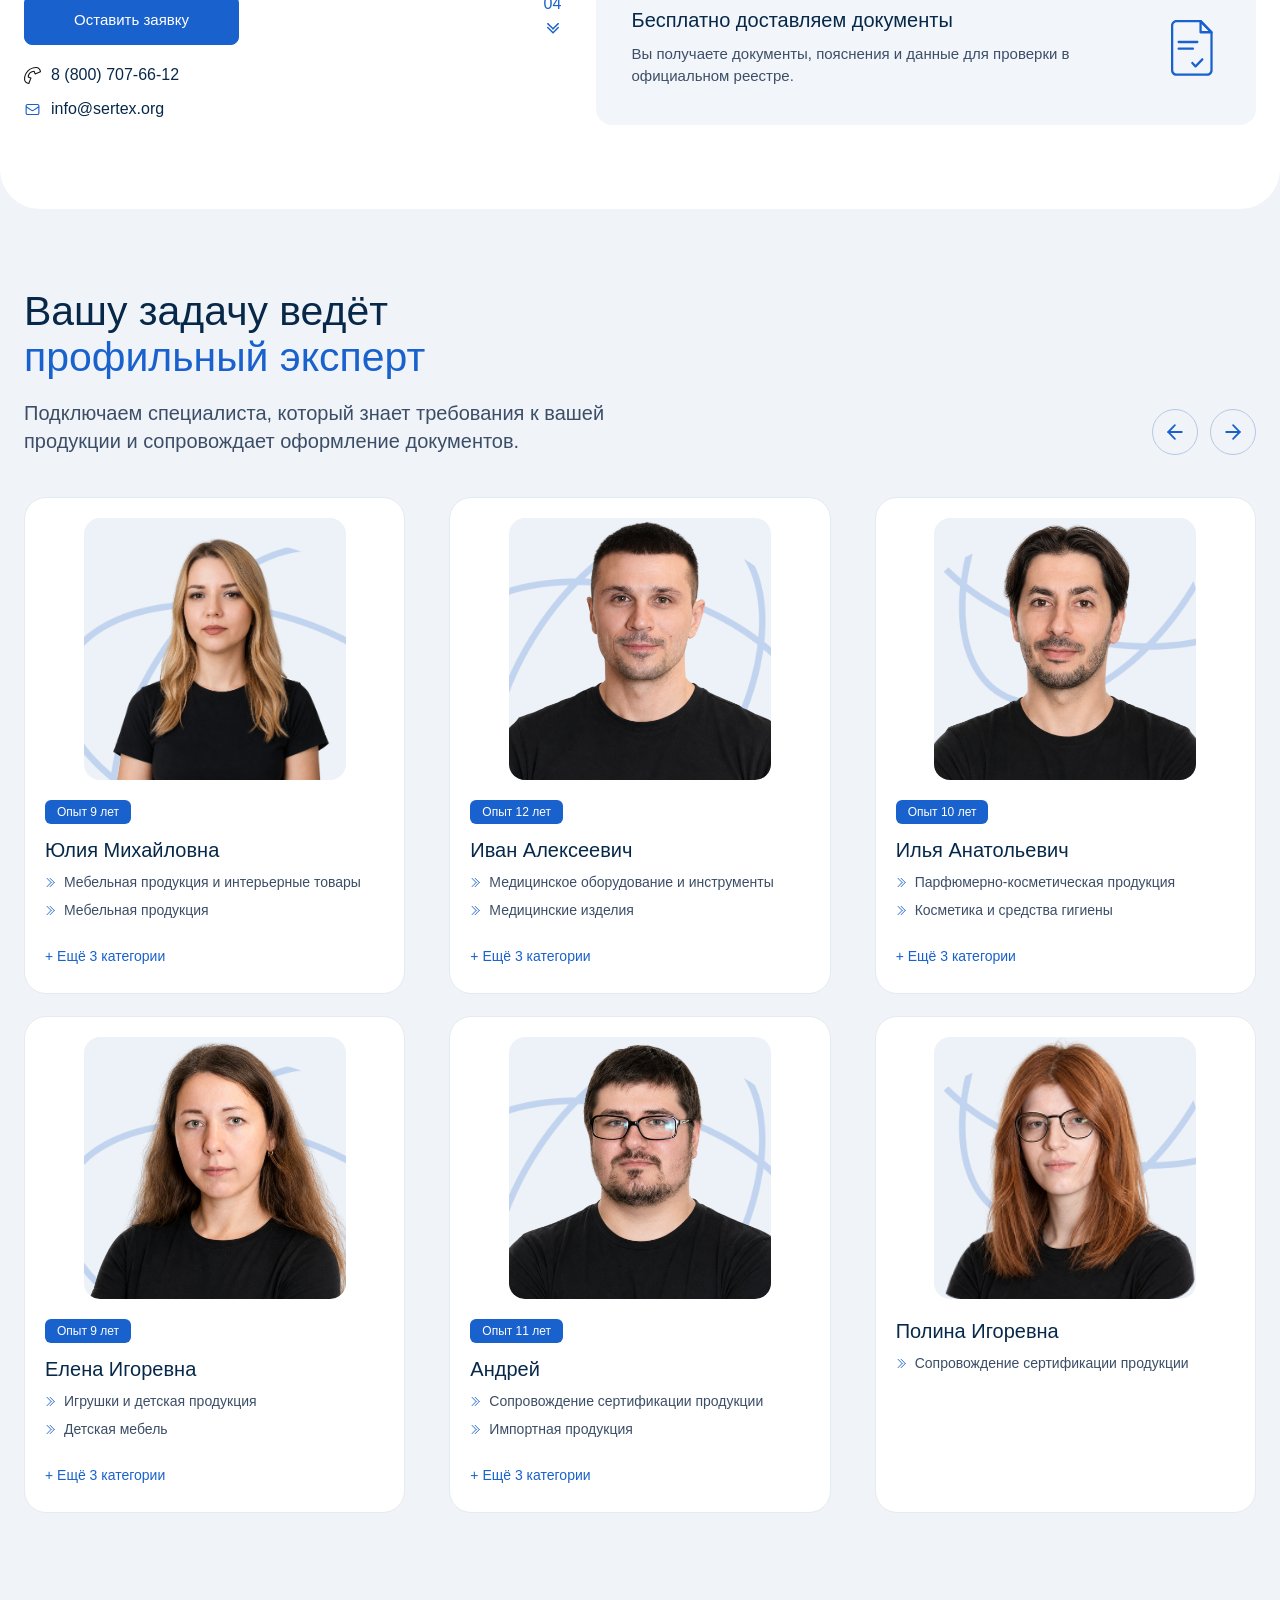
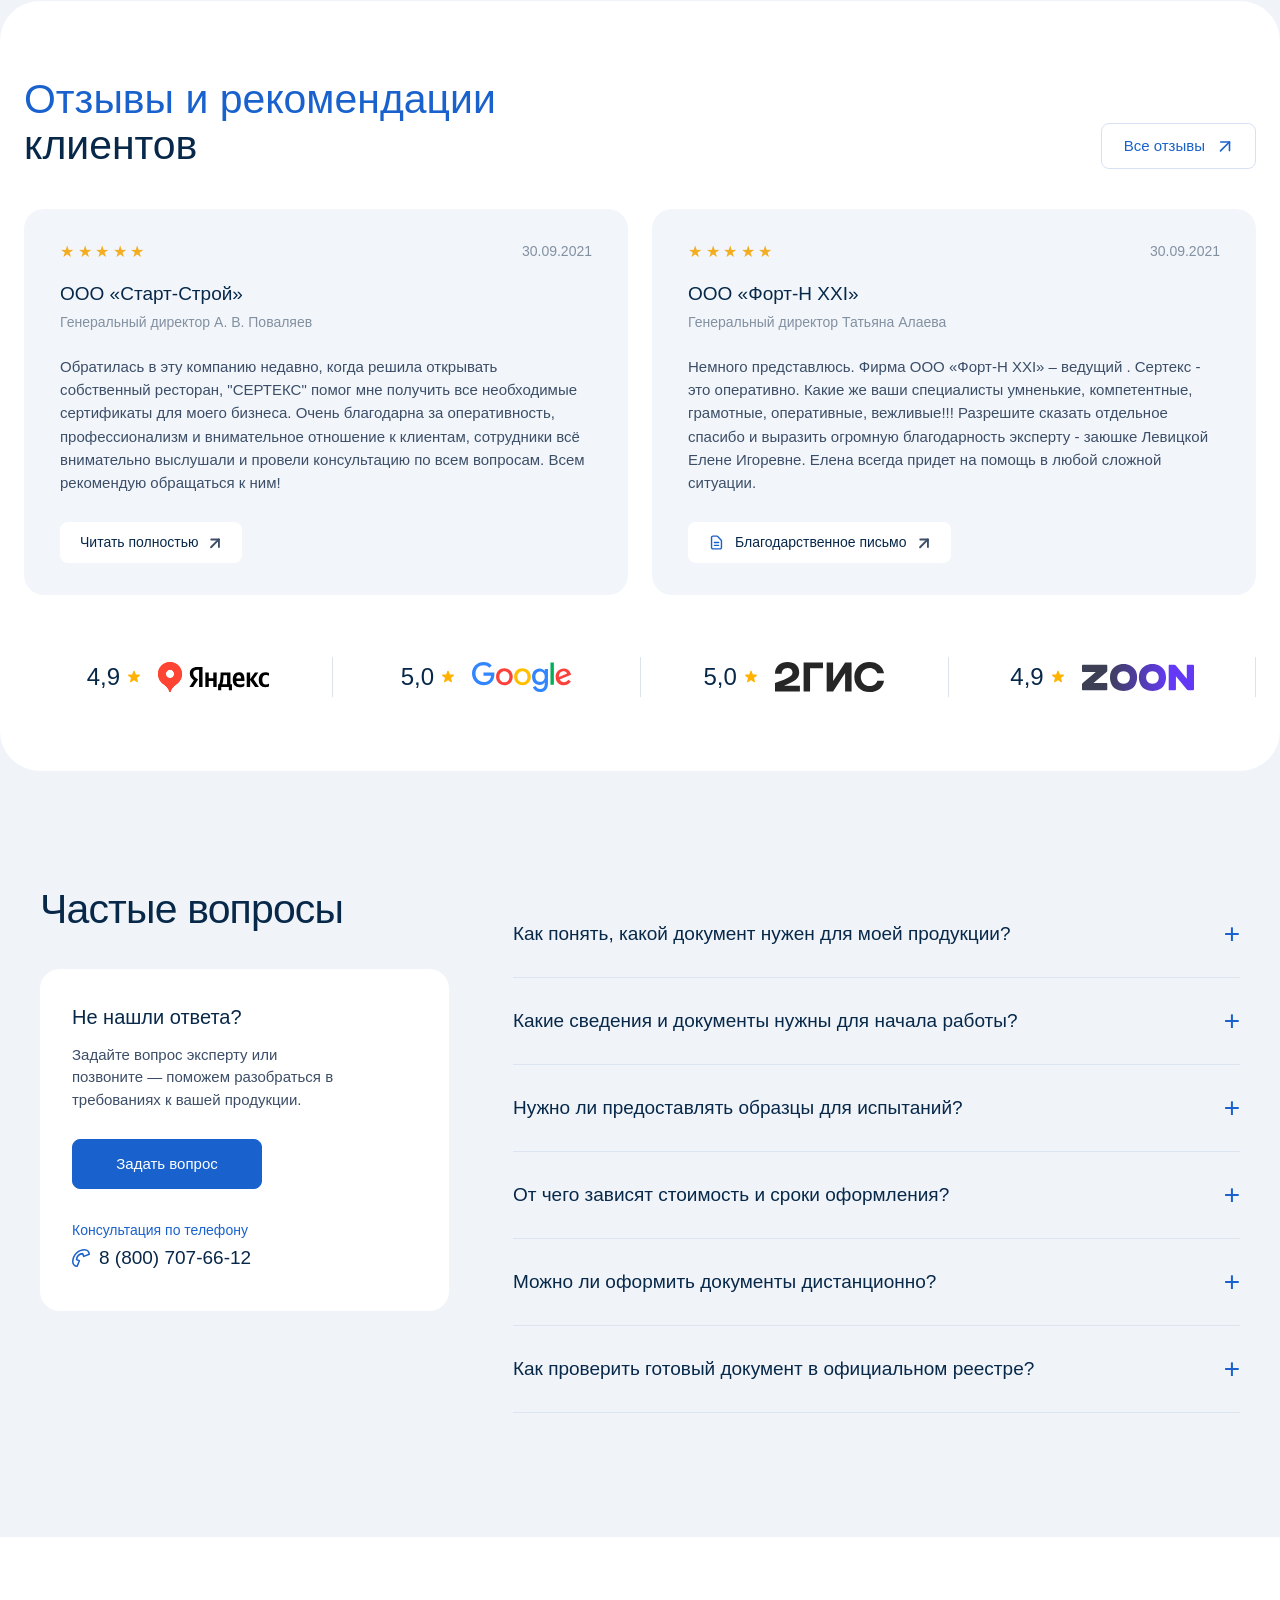
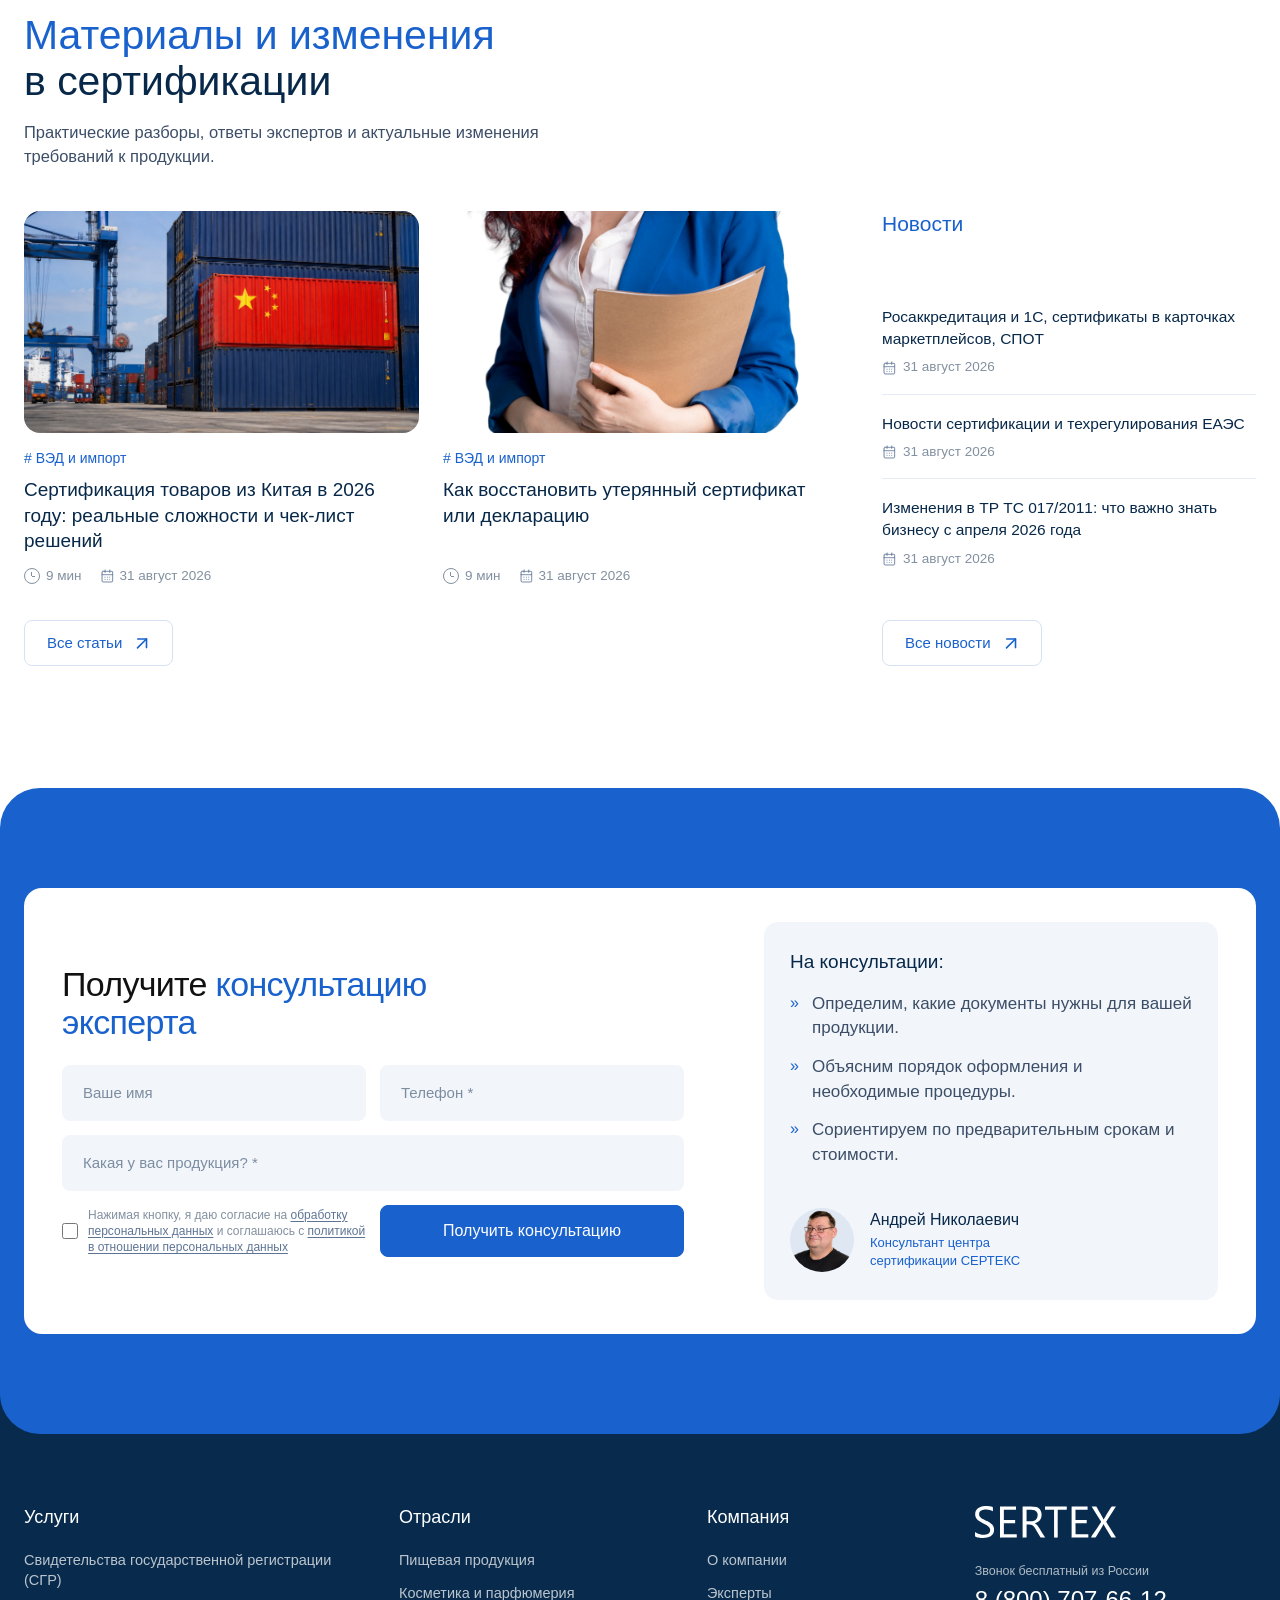
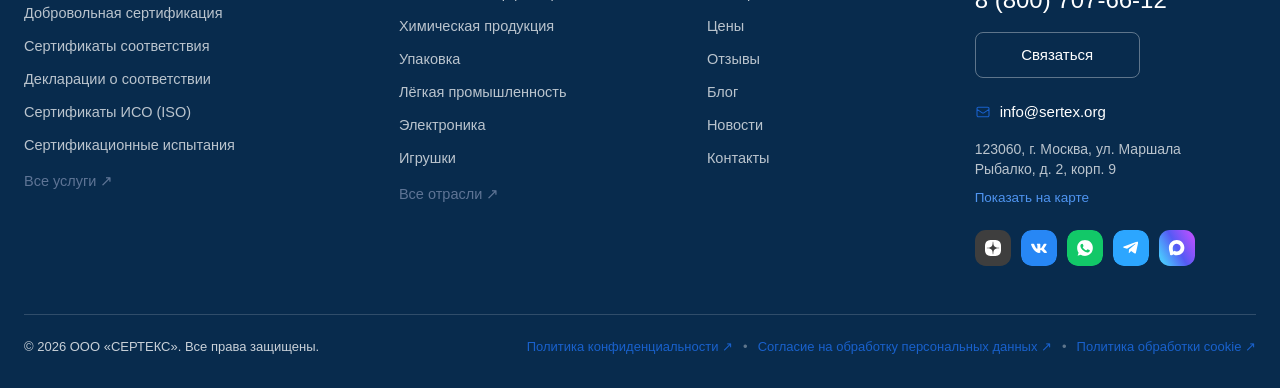
==== commit 8ecc21a9: "Fix homepage stylesheet cache version" ====
--- a/index.html
+++ b/index.html
@@ -9,7 +9,7 @@
       content="СЕРТЕКС — сертификация и декларирование продукции в России и странах ЕАЭС."
     />
     <link rel="icon" href="favicon.png" />
-    <link rel="stylesheet" href="styles.css?v=nav-fix-20261114" />
+    <link rel="stylesheet" href="styles.css?v=cta-spacing-20261114-2" />
     <link rel="stylesheet" href="https://cdn.jsdelivr.net/npm/slick-carousel@1.8.1/slick/slick.css" />
     <title>СЕРТЕКС — центр по сертификации</title>
   </head>
@@ -1333,6 +1333,6 @@
 
     <script src="scripts/jquery.min.js"></script>
     <script src="https://cdn.jsdelivr.net/npm/slick-carousel@1.8.1/slick/slick.min.js"></script>
-    <script src="script.js"></script>
+    <script src="script.js?v=cleanup-20261114-r2"></script>
   </body>
 </html>
--- a/styles.css
+++ b/styles.css
@@ -3584,66 +3584,6 @@
     aspect-ratio: 1.78;
   }
 
-  /* Синяя внешняя панель и две внутренние карточки формы. */
-  .bottom-cta {
-    width: min(1420px, calc(100% - 32px));
-    margin: 0 auto;
-    border-radius: 40px;
-    padding-block: 40px 56px;
-    background: var(--blue);
-  }
-
-  .bottom-cta-box {
-    display: grid;
-    width: min(1340px, calc(100% - 48px));
-    max-width: 1340px;
-    grid-template-columns: minmax(0, 1.7fr) minmax(280px, 0.85fr);
-    align-items: stretch;
-    gap: 24px;
-    border-radius: 0;
-    padding: 0;
-    background: transparent;
-  }
-
-  .bottom-cta-form-col {
-    border-radius: 18px;
-    padding: 34px 38px;
-    background: var(--white);
-  }
-
-  .bottom-cta h2 {
-    margin-bottom: 24px;
-    font-size: 34px;
-  }
-
-  .bottom-form {
-    gap: 12px;
-  }
-
-  .bottom-form input:not([type="checkbox"]) {
-    height: 52px;
-  }
-
-  .bottom-form button.full {
-    min-height: 52px;
-  }
-
-  .consult-card {
-    border-radius: 18px;
-    padding: 28px 26px;
-    background: #f2f6fb;
-  }
-
-  .consult-card h3 {
-    margin-bottom: 18px;
-    font-size: 19px;
-  }
-
-  .consult-card ul {
-    gap: 14px;
-    margin-bottom: 24px;
-    font-size: 14px;
-  }
 }
 
 
@@ -3677,39 +3617,6 @@
   }
 }
 
-/* -------------------- <= 1100px (планшет-ландшафт) -------------------- */
-@media (max-width: 1100px) and (min-width: 901px) {
-  .topbar {
-    gap: 10px;
-  }
-
-  .topbar .logo {
-    width: 115px;
-  }
-
-  .logo img {
-    width: 112px;
-  }
-
-  .header-location {
-    display: none;
-  }
-
-  .topbar .search-button {
-    width: 363px;
-    max-width: 363px;
-    flex: 0 1 363px;
-  }
-
-  .header-phones {
-    font-size: 14px;
-  }
-
-  .header-email {
-    font-size: 14px;
-  }
-}
-
 /* -------------------- <= 1000px -------------------- */
 @media (max-width: 1000px) {
   .expert-grid:not(.slick-initialized) {
@@ -3723,48 +3630,6 @@
     width: min(100% - 36px, 720px);
   }
 
-  .header-search-form {
-    display: none;
-  }
-
-  .topbar {
-    min-height: 78px;
-  }
-
-  .search-button,
-  .header-phones,
-  .header-cta {
-    display: none;
-  }
-
-  .mobile-menu-button {
-    display: flex;
-    margin-left: auto;
-  }
-
-  .main-nav {
-    display: none;
-    border-top: 1px solid var(--line);
-  }
-
-  .main-nav.open {
-    display: block;
-  }
-
-  .nav-inner,
-  .nav-links {
-    flex-direction: column;
-    align-items: stretch;
-  }
-
-  .nav-inner {
-    padding-block: 18px;
-  }
-
-  .nav-links a {
-    padding: 8px 4px;
-  }
-
   .topbar .logo {
     gap: 8px;
   }
@@ -3869,76 +3734,6 @@
   .section-white,
   .articles-section {
     border-radius: 38px;
-  }
-
-  .main-nav {
-    display: none !important;
-  }
-
-  .mobile-header-actions {
-    display: flex;
-    align-items: center;
-    gap: 10px;
-    margin-left: auto;
-  }
-
-  .mobile-phone-btn {
-    display: grid;
-    width: 44px;
-    height: 44px;
-    place-items: center;
-    border: 0;
-    border-radius: 10px;
-    background: #f2f6fb;
-    cursor: pointer;
-  }
-
-  .mobile-phone-btn img {
-    width: 18px;
-    height: 18px;
-  }
-
-  .mobile-menu-button {
-    display: inline-flex;
-    width: auto;
-    height: 44px;
-    flex-direction: row;
-    gap: 10px;
-    border: 0;
-    border-radius: 10px;
-    padding: 0 16px;
-    background: var(--blue);
-    color: var(--white);
-    font-size: 15px;
-    font-weight: 400;
-    cursor: pointer;
-  }
-
-  .menu-btn-burger {
-    display: flex;
-    flex-direction: column;
-    gap: 4px;
-  }
-
-  .menu-btn-burger i {
-    display: block;
-    width: 16px;
-    height: 1.5px;
-    background: var(--white);
-  }
-
-  .menu-btn-close {
-    display: none;
-    font-size: 22px;
-    line-height: 1;
-  }
-
-  .mobile-menu-button.open .menu-btn-burger {
-    display: none;
-  }
-
-  .mobile-menu-button.open .menu-btn-close {
-    display: inline;
   }
 
   .mobile-drawer {
@@ -4156,57 +3951,6 @@
   }
 }
 
-/* 2. Ноутбук / малый десктоп (901px – 1100px): Все услуги, Отрасли, телефон, Оставить заявку, Меню */
-@media (max-width: 1100px) and (min-width: 901px) {
-  .site-header.is-fixed .nav-links {
-    display: none;
-  }
-
-  .site-header.is-fixed .nav-fixed-burger {
-    display: inline-flex;
-  }
-
-  .site-header.is-fixed .mobile-drawer {
-    top: 66px;
-  }
-}
-
-/* 3. Планшет (641px – 900px): Все услуги, Отрасли и кнопка Меню на всю ширину */
-@media (max-width: 900px) and (min-width: 641px) {
-  .site-header.is-fixed .nav-inner {
-    gap: 12px;
-  }
-
-  .site-header.is-fixed .nav-mega-trigger {
-    flex: 1 1 0;
-  }
-
-  .site-header.is-fixed .services-button,
-  .site-header.is-fixed .nav-pill {
-    width: 100%;
-    justify-content: center;
-  }
-
-  .site-header.is-fixed .nav-links,
-  .site-header.is-fixed .nav-fixed-phone,
-  .site-header.is-fixed .nav-fixed-cta {
-    display: none;
-  }
-
-  .site-header.is-fixed .nav-fixed-actions {
-    margin-left: 0;
-  }
-
-  .site-header.is-fixed .nav-fixed-burger {
-    display: inline-flex;
-  }
-
-  .site-header.is-fixed .mobile-drawer {
-    top: 66px;
-  }
-}
-
-
 /* -------------------- <= 640px (мобильный) -------------------- */
 @media (max-width: 640px) {
   body {
@@ -4632,63 +4376,6 @@
     margin-top: 0;
   }
 
-  body.header-fixed {
-    padding-top: 66px;
-  }
-
-  .site-header.is-fixed .topbar {
-    display: none;
-  }
-
-  .site-header.is-fixed .main-nav {
-    position: fixed;
-    top: 0;
-    right: 0;
-    left: 0;
-    z-index: 80;
-    display: block !important;
-    border-top: 0;
-    border-bottom: 1px solid var(--line);
-    background: var(--white);
-    box-shadow: 0 8px 28px rgb(7 40 73 / 8%);
-    animation: slideDownNav 220ms ease;
-  }
-
-  .site-header.is-fixed .nav-hide-fixed {
-    display: none;
-  }
-
-  .site-header.is-fixed .nav-fixed-actions {
-    display: flex;
-  }
-
-  .site-header.is-fixed .nav-links {
-    justify-content: flex-start;
-    gap: 24px;
-  }
-
-    body.header-fixed {
-    padding-top: 74px;
-  }
-
-  .site-header.is-fixed {
-    position: fixed;
-    top: 0;
-    right: 0;
-    left: 0;
-    z-index: 85;
-    border-bottom: 1px solid var(--line);
-    box-shadow: 0 8px 24px rgb(7 40 73 / 8%);
-  }
-
-  .site-header.is-fixed .topbar {
-    min-height: 74px;
-  }
-
-  .site-header.is-fixed .mobile-drawer {
-    top: 74px;
-  }
-
   .review-dialog,
   .review-letter-dialog {
     width: calc(100% - 16px);
@@ -5134,56 +4821,6 @@
 @media (max-width: 640px) {
   .container {
     width: calc(100% - 32px);
-  }
-
-  /* --- Шапка (возвращаем мобильный компактный вид) --- */
-  .topbar {
-    min-height: 74px;
-    gap: 10px;
-  }
-
-  .topbar .logo {
-    width: auto;
-  }
-
-  .topbar .logo img {
-    width: 118px;
-  }
-
-  .header-phones,
-  .topbar .header-cta {
-    display: none !important;
-  }
-
-  .mobile-header-actions {
-    display: flex;
-    align-items: center;
-    gap: 8px;
-    margin-left: auto;
-  }
-
-  .mobile-phone-btn {
-    display: grid;
-    width: 42px;
-    height: 42px;
-    place-items: center;
-    border: 0;
-    border-radius: 8px;
-    background: #f2f6fb;
-  }
-
-  .mobile-menu-button {
-    height: 42px;
-    padding: 0 14px;
-    font-size: 14px;
-  }
-
-  .main-nav {
-    display: none !important;
-  }
-
-  .mobile-drawer {
-    top: 74px;
   }
 
   /* --- Hero (1-й экран) --- */
@@ -6133,12 +5770,6 @@
   color: #fff;
 }
 
-.bottom-cta-box {
-  border-radius: 0;
-  padding: 0;
-  background: transparent;
-}
-
 .bottom-cta h2 {
   color: #fff;
 }
@@ -6645,294 +6276,660 @@
 
 
 /* ==========================================================================
-   ЕДИНАЯ ФИКСИРОВАННАЯ НАВИГАЦИЯ
+   21. ШАПКА И НАВИГАЦИЯ — ЕДИНАЯ СХЕМА СОСТОЯНИЙ
    --------------------------------------------------------------------------
-   Десктоп: полный ряд навигации.
-   901–1100px: основные разделы, телефон, заявка и бургер.
-   641–900px: две основные кнопки и бургер.
-   До 640px: липкая мобильная шапка с логотипом, телефоном и меню.
+   > 1100px   Полная десктопная навигация; в фиксированном виде — контакты.
+   901–1100px Обычная шапка с компактным меню; в фиксированной строке —
+             две компактные кнопки слева, контакты и бургер справа.
+   641–900px  Две кнопки навигации; меню открывается из верхней строки.
+   421–640px  Мобильная шапка и две кнопки навигации.
+   <= 420px   Мобильная шапка; второй ряд кнопок скрыт.
    ========================================================================== */
 
 .site-header.is-fixed {
   z-index: 85;
 }
 
-/* На десктопе и планшете фиксируется именно строка навигации.
-   Верхняя строка остаётся в потоке и уходит вверх при прокрутке. */
-.site-header.is-fixed .main-nav {
-  position: fixed;
-  top: 0;
-  right: 0;
-  left: 0;
-  z-index: 80;
-  display: block !important;
-  border-top: 0;
-  border-bottom: 1px solid var(--line);
-  background: var(--white);
-  box-shadow: 0 8px 28px rgb(7 40 73 / 8%);
-  animation: slideDownNav 180ms ease;
-}
-
-.site-header.is-fixed .nav-inner {
-  min-height: 78px;
-}
-
-.site-header.is-fixed .topbar {
-  display: flex;
-  min-height: 78px;
-}
-
-.site-header.is-fixed .nav-hide-fixed {
+/* Кнопка меню всегда сохраняет ширину по содержимому. */
+.mobile-menu-button,
+.site-header .mobile-menu-button {
+  box-sizing: border-box;
+  width: max-content;
+  min-width: max-content;
+  max-width: none;
+  flex: 0 0 auto;
+  flex-shrink: 0;
+  padding-inline: 16px;
+  white-space: nowrap;
+}
+
+.mobile-menu-button .menu-btn-label,
+.mobile-menu-button .menu-btn-burger,
+.mobile-menu-button .menu-btn-close {
+  flex: 0 0 auto;
+}
+
+/* Общий вид кнопки «Меню» и её иконки. */
+.mobile-menu-button {
   display: none;
-}
-
-.site-header.is-fixed .nav-fixed-actions {
-  display: flex;
-}
-
-.site-header.is-fixed .nav-fixed-burger {
-  display: none;
-}
-
-.site-header.is-fixed .mobile-drawer {
-  z-index: 90;
-  top: 78px;
-}
-
-/* Бургер в фиксированной навигации: общий вид для ноутбука и планшета. */
-.site-header.is-fixed .nav-fixed-burger {
-  width: auto;
-  height: 44px;
-  flex-direction: row;
   align-items: center;
   justify-content: center;
+  flex-direction: row;
   gap: 10px;
   border: 0;
-  border-radius: 10px;
-  padding: 0 16px;
   background: var(--blue);
   color: var(--white);
-  font-size: 15px;
-  font-weight: 400;
   cursor: pointer;
 }
 
-.menu-btn-burger {
+.mobile-menu-button > span {
+  width: auto;
+  height: auto;
+  background: transparent;
+}
+
+.mobile-menu-button .menu-btn-label {
+  display: inline;
+  white-space: nowrap;
+}
+
+.mobile-menu-button .menu-btn-burger {
   display: inline-flex;
   width: 17px;
   height: 11px;
+  flex: 0 0 17px;
   align-items: center;
   justify-content: center;
-  flex: 0 0 auto;
-}
-
-.menu-btn-burger img {
+  background: transparent;
+}
+
+.mobile-menu-button .menu-btn-burger img {
   display: block;
   width: 17px;
   height: 11px;
   object-fit: contain;
 }
 
-.mobile-phone-btn img {
-  width: 22px;
-  height: 22px;
-  transform: rotate(90deg);
-}
-
-/* Ноутбук: бургер открывает то же полноэкранное меню, что и мобильная шапка. */
+.mobile-menu-button .menu-btn-close {
+  display: none;
+  font-size: 22px;
+  line-height: 1;
+}
+
+.mobile-menu-button.open .menu-btn-burger {
+  display: none;
+}
+
+.mobile-menu-button.open .menu-btn-close {
+  display: inline;
+}
+
+/* Базовое состояние дровера: закрыт. Его оформление и содержимое
+   определены в основном адаптивном блоке выше. */
+.mobile-drawer {
+  display: none;
+}
+
+.mobile-drawer.open {
+  display: flex;
+  visibility: visible;
+  opacity: 1;
+  pointer-events: auto;
+  transform: translateY(0);
+}
+
+body.drawer-open {
+  overflow: hidden;
+}
+
+/* Компенсация исчезающей из потока строки навигации.
+   На телефоне фиксируется вся шапка, поэтому отступ переносится на body. */
+body.header-fixed {
+  padding-top: 0;
+}
+
+@media (min-width: 641px) {
+  .site-header.is-fixed {
+    padding-bottom: var(--fixed-header-offset, 0px);
+  }
+}
+
+@media (max-width: 640px) {
+  body.header-fixed {
+    padding-top: var(--fixed-header-offset, 0px);
+  }
+
+  .site-header.is-fixed {
+    padding-bottom: 0;
+  }
+}
+
+/* Фиксированная полоса всегда от края до края окна.
+   Внутренний .container ограничивает только содержимое, не фон навигации. */
+@media (min-width: 641px) {
+  .site-header.is-fixed .main-nav {
+    box-sizing: border-box;
+    position: fixed;
+    top: 0;
+    left: 0;
+    right: auto;
+    width: 100vw;
+    max-width: none;
+    margin: 0;
+  }
+}
+
+/* Фиксированная навигация на широком десктопе. */
+@media (min-width: 1101px) {
+  .main-nav {
+    display: block !important;
+  }
+
+  .nav-mega-trigger {
+    display: inline-flex;
+  }
+
+  .nav-links {
+    display: flex;
+  }
+
+  .mobile-header-actions,
+  .nav-fixed-burger,
+  .mobile-drawer {
+    display: none;
+  }
+
+  .site-header.is-fixed .main-nav {
+    position: fixed;
+    top: 0;
+    right: 0;
+    left: 0;
+    z-index: 80;
+    display: block;
+    border-top: 0;
+    border-bottom: 1px solid var(--line);
+    background: var(--white);
+    box-shadow: 0 8px 28px rgb(7 40 73 / 8%);
+    animation: slideDownNav 180ms ease;
+  }
+
+  .site-header.is-fixed .nav-inner {
+    min-height: 74px;
+  }
+
+  .site-header.is-fixed .nav-hide-fixed {
+    display: none;
+  }
+
+  .site-header.is-fixed .nav-fixed-actions {
+    display: flex;
+    align-items: center;
+    gap: 18px;
+    margin-left: auto;
+  }
+
+  .site-header.is-fixed .nav-fixed-phone,
+  .site-header.is-fixed .nav-fixed-cta {
+    display: inline-flex;
+  }
+
+  .site-header.is-fixed .nav-fixed-burger {
+    display: none;
+  }
+}
+
+/* Ноутбук: обычная навигация сведена к двум кнопкам.
+   В фиксированном состоянии они компактны и стоят слева,
+   справа находятся телефон, заявка и кнопка открытия дровера. */
 @media (max-width: 1100px) and (min-width: 901px) {
+  .topbar {
+    min-height: 78px;
+    gap: 10px;
+  }
+
+  .topbar .logo {
+    width: 115px;
+  }
+
+  .topbar .logo img {
+    width: 112px;
+  }
+
+  .header-location,
+  .header-email,
+  .header-search-form,
+  .search-button,
+  .mobile-phone-btn {
+    display: none;
+  }
+
+  .header-phones {
+    display: flex;
+    margin-left: auto;
+    font-size: 14px;
+  }
+
+  .topbar .header-cta {
+    display: inline-flex;
+    min-height: 44px;
+    padding: 10px 22px;
+  }
+
+  .mobile-header-actions {
+    display: flex;
+    align-items: center;
+    margin-left: 0;
+  }
+
+  .mobile-header-actions .mobile-menu-button {
+    display: inline-flex;
+    width: max-content;
+    min-width: max-content;
+    flex: 0 0 auto;
+    height: 44px;
+    padding: 0 18px;
+    border-radius: 10px;
+    font-size: 15px;
+  }
+
+  .main-nav {
+    display: block !important;
+  }
+
+  .nav-inner {
+    min-height: 64px;
+    flex-direction: row;
+    align-items: center;
+    gap: 14px;
+    padding-block: 0;
+  }
+
+  .nav-mega-trigger {
+    display: flex;
+    height: auto;
+    flex: 1 1 0;
+    min-width: 0;
+  }
+
+  .services-button,
+  .nav-pill {
+    display: inline-flex;
+    width: 100%;
+    min-height: 44px;
+    justify-content: center;
+  }
+
+  .nav-links,
+  .nav-fixed-actions {
+    display: none;
+  }
+
+  .site-header.is-fixed .main-nav {
+    position: fixed;
+    top: 0;
+    right: 0;
+    left: 0;
+    z-index: 80;
+    display: block;
+    border-top: 0;
+    border-bottom: 1px solid var(--line);
+    background: var(--white);
+    box-shadow: 0 8px 28px rgb(7 40 73 / 8%);
+    animation: slideDownNav 180ms ease;
+  }
+
+  .site-header.is-fixed .nav-inner {
+    min-height: 78px;
+    flex-direction: row;
+    justify-content: flex-start;
+    gap: 12px;
+  }
+
+  .site-header.is-fixed .nav-mega-trigger {
+    display: inline-flex;
+    width: auto;
+    height: 66px;
+    flex: 0 0 auto;
+  }
+
+  .site-header.is-fixed .services-button,
+  .site-header.is-fixed .nav-pill {
+    display: inline-flex;
+    width: auto;
+    min-width: 0;
+    flex: 0 0 auto;
+    justify-content: center;
+    white-space: nowrap;
+  }
+
+  .site-header.is-fixed .nav-fixed-actions {
+    display: flex;
+    flex: 0 0 auto;
+    align-items: center;
+    gap: 12px;
+    margin-left: auto;
+  }
+
+  .site-header.is-fixed .nav-fixed-phone,
+  .site-header.is-fixed .nav-fixed-cta {
+    display: inline-flex;
+  }
+
+  .site-header.is-fixed .nav-fixed-burger {
+    display: inline-flex;
+    width: max-content;
+    min-width: max-content;
+    flex: 0 0 auto;
+    height: 44px;
+    padding: 0 16px;
+    border-radius: 10px;
+    font-size: 15px;
+  }
+
   .site-header.is-fixed .nav-links {
     display: none;
   }
 
+  .site-header.is-fixed .mobile-drawer {
+    top: 78px;
+  }
+}
+
+/* Планшет: две кнопки занимают строку поровну.
+   В фиксированном виде остаются только эти кнопки. */
+@media (max-width: 900px) and (min-width: 641px) {
+  .topbar {
+    min-height: 78px;
+    gap: 16px;
+  }
+
+  .header-search-form,
+  .search-button,
+  .header-location,
+  .header-email,
+  .mobile-phone-btn {
+    display: none;
+  }
+
+  .header-phones {
+    display: flex;
+    margin-left: auto;
+    font-size: 15px;
+  }
+
+  .topbar .header-cta {
+    display: inline-flex;
+    min-height: 44px;
+    padding: 10px 22px;
+  }
+
+  .mobile-header-actions {
+    display: flex;
+    align-items: center;
+    margin-left: 0;
+  }
+
+  .mobile-header-actions .mobile-menu-button {
+    display: inline-flex;
+    height: 44px;
+    padding: 0 18px;
+    border-radius: 10px;
+    font-size: 15px;
+  }
+
+  .main-nav {
+    display: block;
+  }
+
+  .nav-inner {
+    min-height: 64px;
+    flex-direction: row;
+    align-items: center;
+    gap: 14px;
+    padding-block: 0;
+  }
+
+  .nav-mega-trigger {
+    display: flex;
+    height: auto;
+    flex: 1 1 0;
+    min-width: 0;
+  }
+
+  .services-button,
+  .nav-pill {
+    display: inline-flex;
+    width: 100%;
+    min-height: 44px;
+    justify-content: center;
+  }
+
+  .nav-links,
+  .nav-fixed-actions {
+    display: none;
+  }
+
+  .site-header.is-fixed .main-nav {
+    position: fixed;
+    top: 0;
+    right: 0;
+    left: 0;
+    z-index: 80;
+    display: block;
+    border-top: 0;
+    border-bottom: 1px solid var(--line);
+    background: var(--white);
+    box-shadow: 0 8px 28px rgb(7 40 73 / 8%);
+    animation: slideDownNav 180ms ease;
+  }
+
+  .site-header.is-fixed .nav-inner {
+    min-height: 68px;
+    justify-content: space-between;
+    gap: 14px;
+  }
+
+  .site-header.is-fixed .nav-mega-trigger {
+    display: flex;
+    height: auto;
+    flex: 1 1 0;
+  }
+
+  .site-header.is-fixed .services-button,
+  .site-header.is-fixed .nav-pill {
+    display: inline-flex;
+    width: 100%;
+    min-height: 44px;
+    justify-content: center;
+  }
+
+  .site-header.is-fixed .nav-links {
+    display: none;
+  }
+
+  /* В фиксированной планшетной навигации оставляем две кнопки
+     слева и синий бургер справа. */
   .site-header.is-fixed .nav-fixed-actions {
     display: flex;
-    gap: 18px;
+    flex: 0 0 auto;
+    align-items: center;
     margin-left: auto;
   }
 
-  .site-header.is-fixed .nav-fixed-burger {
-    display: inline-flex;
-  }
-
-  .site-header.is-fixed .mobile-drawer {
-    display: flex;
-  }
-}
-
-/* Планшет: только «Все услуги», «Отрасли» и «Меню». */
-@media (max-width: 900px) and (min-width: 641px) {
-  .site-header.is-fixed .main-nav {
-    display: block !important;
-  }
-
-  .site-header.is-fixed .topbar {
-    min-height: 78px;
-  }
-
-  .site-header.is-fixed .nav-inner {
-    min-height: 78px;
-    gap: 12px;
-  }
-
-  .site-header.is-fixed .nav-mega-trigger {
-    flex: 1 1 0;
-  }
-
-  .site-header.is-fixed .services-button,
-  .site-header.is-fixed .nav-pill {
-    width: 100%;
-    justify-content: center;
-  }
-
-  .site-header.is-fixed .nav-links,
   .site-header.is-fixed .nav-fixed-phone,
   .site-header.is-fixed .nav-fixed-cta {
     display: none;
   }
 
-  .site-header.is-fixed .nav-fixed-actions {
-    display: flex;
-    margin-left: 0;
-  }
-
   .site-header.is-fixed .nav-fixed-burger {
     display: inline-flex;
+    width: max-content;
+    min-width: max-content;
+    flex: 0 0 auto;
+    height: 44px;
+    padding: 0 16px;
+    border-radius: 10px;
+    font-size: 15px;
   }
 
   .site-header.is-fixed .mobile-drawer {
+    top: 68px;
+  }
+}
+
+/* Мобильная шапка: второй ряд скрывается на ширине 420px и меньше. */
+@media (max-width: 640px) {
+  .topbar {
+    min-height: 70px;
+    gap: 10px;
+  }
+
+  .topbar .logo {
+    width: auto;
+  }
+
+  .topbar .logo img {
+    width: 118px;
+  }
+
+  .header-search-form,
+  .search-button,
+  .header-location,
+  .header-email,
+  .header-phones,
+  .topbar .header-cta {
+    display: none;
+  }
+
+  .mobile-header-actions {
     display: flex;
-    top: 78px;
-  }
-}
-
-/* Телефон: сохраняем компактную шапку из макета 360px.
-   Основная навигационная строка здесь не появляется. */
-@media (max-width: 640px) {
+    align-items: center;
+    gap: 8px;
+    margin-left: auto;
+  }
+
+  .mobile-phone-btn {
+    display: grid;
+    width: 42px;
+    height: 42px;
+    place-items: center;
+    border: 0;
+    border-radius: 8px;
+    background: #f2f6fb;
+    cursor: pointer;
+  }
+
+  .mobile-phone-btn img {
+    width: 20px;
+    height: 20px;
+    transform: rotate(-90deg);
+  }
+
+  .mobile-header-actions .mobile-menu-button {
+    display: inline-flex;
+    width: max-content;
+    min-width: max-content;
+    flex: 0 0 auto;
+    height: 42px;
+    padding: 0 14px;
+    border-radius: 8px;
+    font-size: 14px;
+  }
+
+  .main-nav {
+    display: block !important;
+  }
+
+  .nav-inner {
+    min-height: 58px;
+    flex-direction: row;
+    align-items: center;
+    gap: 10px;
+    padding-block: 0;
+  }
+
+  .nav-mega-trigger {
+    display: flex;
+    height: auto;
+    flex: 1 1 0;
+    min-width: 0;
+  }
+
+  .services-button,
+  .nav-pill {
+    display: inline-flex;
+    width: 100%;
+    min-height: 40px;
+    justify-content: center;
+    padding: 8px 12px;
+    font-size: 14px;
+  }
+
+  .nav-links,
+  .nav-fixed-actions {
+    display: none;
+  }
+
   .site-header.is-fixed {
-    position: sticky;
+    position: fixed;
     top: 0;
-    right: auto;
-    left: auto;
+    right: 0;
+    left: 0;
+    z-index: 85;
     width: 100%;
     border-bottom: 1px solid var(--line);
     background: var(--white);
     box-shadow: 0 8px 24px rgb(7 40 73 / 8%);
-  }
-
-  .site-header.is-fixed .topbar {
-    display: flex;
-    min-height: 74px;
+    animation: slideDownNav 180ms ease;
   }
 
   .site-header.is-fixed .main-nav {
     display: none !important;
   }
 
+  .site-header.is-fixed .topbar {
+    display: flex !important;
+    min-height: 70px;
+  }
+
   .site-header.is-fixed .mobile-header-actions {
     display: flex;
   }
 
-  .site-header.is-fixed .nav-fixed-actions {
-    display: none;
-  }
-
   .site-header.is-fixed .mobile-drawer {
+    top: 70px;
+  }
+}
+
+@media (max-width: 420px) {
+  .main-nav {
+    display: none !important;
+  }
+}
+
+/* Выпадающее мобильное меню доступно только на ширине до 1100px. */
+@media (max-width: 1100px) {
+  .mobile-drawer {
+    position: fixed;
+    top: 78px;
+    right: 0;
+    bottom: 0;
+    left: 0;
+    z-index: 95;
+    width: 100%;
+    overflow-y: auto;
+    background: var(--blue);
+    color: var(--white);
+    transform: translateY(-12px);
+    transition: opacity 220ms ease, transform 220ms ease, visibility 220ms ease;
+  }
+
+  .mobile-drawer.open {
     display: flex;
-    top: 74px;
-  }
-}
-
-/* Фиксация не должна добавлять второй отступ странице. */
-body.header-fixed {
-  padding-top: 0 !important;
-}
-
-
-/* Исправление наследования базовых стилей span внутри кнопки меню. */
-.mobile-menu-button .menu-btn-label,
-.mobile-menu-button .menu-btn-close {
-  width: auto;
-  height: auto;
-  background: transparent;
-}
-
-.mobile-menu-button .menu-btn-label {
-  display: inline;
-  white-space: nowrap;
-}
-
-.mobile-menu-button .menu-btn-burger {
-  width: 17px;
-  height: 11px;
-  background: transparent;
-}
-
-/* ==========================================================================
-   ШАПКА: ранний переход меню на компактный режим
-   ========================================================================== */
-
-/* До 1100px горизонтальная навигация переходит в компактный режим.
-   При ширине 1101–1200px сохраняем обычное меню и полноценную фиксированную шапку. */
-@media (max-width: 1100px) and (min-width: 901px) {
-  .main-nav .nav-links {
-    display: none !important;
-    overflow: visible;
-  }
-
-  .main-nav .nav-mega-trigger {
-    display: none !important;
-  }
-
-  .main-nav .nav-fixed-actions {
-    display: flex !important;
-    gap: 0;
-    margin-left: auto;
-  }
-
-  .main-nav .nav-fixed-phone,
-  .main-nav .nav-fixed-cta {
-    display: none !important;
-  }
-
-  .main-nav .nav-fixed-burger {
-    display: inline-flex !important;
-  }
-
-  .site-header .mobile-drawer {
-    top: 78px;
-  }
-}
-
-/* На планшете в фиксированной строке оставляем только меню.
-   Кнопки «Все услуги» и «Отрасли» там дублируют пункты выпадающего меню. */
-@media (max-width: 900px) and (min-width: 641px) {
-  .site-header.is-fixed .main-nav {
-    display: block !important;
-  }
-
-  .site-header.is-fixed .nav-inner {
-    justify-content: flex-end;
-    gap: 0;
-  }
-
-  .site-header.is-fixed .nav-mega-trigger,
-  .site-header.is-fixed .nav-links {
-    display: none !important;
-  }
-
-  .site-header.is-fixed .nav-fixed-actions {
-    display: flex !important;
-    margin-left: auto;
-  }
-
-  .site-header.is-fixed .nav-fixed-phone,
-  .site-header.is-fixed .nav-fixed-cta {
-    display: none !important;
-  }
-
-  .site-header.is-fixed .nav-fixed-burger {
-    display: inline-flex !important;
+    opacity: 1;
+    visibility: visible;
+    pointer-events: auto;
+    transform: translateY(0);
   }
 
   .site-header.is-fixed .mobile-drawer {
@@ -6940,37 +6937,23 @@
   }
 }
 
-/* Крестик показывается только в открытом состоянии кнопки меню.
-   Правило действует и для обычной, и для фиксированной кнопки. */
-.mobile-menu-button .menu-btn-close {
-  display: none !important;
-}
-
-.mobile-menu-button.open .menu-btn-burger {
-  display: none !important;
-}
-
-.mobile-menu-button.open .menu-btn-close {
-  display: inline !important;
-}
-
-/* Иконка телефона в мобильной шапке развёрнута по макету. */
-.mobile-phone-btn img {
-  transform: rotate(-90deg);
-}
-
-
-@media (max-width: 1100px) and (min-width: 901px) {
-  .site-header:not(.is-fixed) .mobile-drawer {
-    top: 66px;
+@media (max-width: 900px) and (min-width: 641px) {
+  .site-header.is-fixed .mobile-drawer {
+    top: 68px;
+  }
+}
+
+@media (max-width: 640px) {
+  .mobile-drawer,
+  .site-header.is-fixed .mobile-drawer {
+    top: 70px;
   }
 }
 
 /* ==========================================================================
-   HERO: вертикальные отступы по макетам
+   22. HERO — ВЕРТИКАЛЬНЫЕ ОТСТУПЫ ПО МАКЕТАМ
    ========================================================================== */
 
-/* Большой десктоп: от шапки до H1 и от hero-контента до преимуществ — 113px. */
 @media (min-width: 1201px) {
   .hero {
     padding-top: 113px;
@@ -6982,7 +6965,6 @@
   }
 }
 
-/* От 1200px и ниже — компактный десктопный ритм. */
 @media (max-width: 1200px) and (min-width: 901px) {
   .hero {
     padding-top: 60px;
@@ -6994,7 +6976,6 @@
   }
 }
 
-/* Планшет: дополнительно сокращаем вертикальные интервалы. */
 @media (max-width: 900px) and (min-width: 641px) {
   .hero {
     padding-top: 48px;
@@ -7006,7 +6987,6 @@
   }
 }
 
-/* Мобильные значения остаются компактными, с учётом одноколоночного hero. */
 @media (max-width: 640px) {
   .hero {
     padding-top: 32px;
@@ -7019,50 +6999,194 @@
 }
 
 
-/* DESKTOP NAVIGATION SAFEGUARD: from 1101px keep the full header.
-   This explicitly cancels compact-menu rules for both normal and fixed states. */
-@media (min-width: 1101px) {
-  .site-header .topbar .mobile-header-actions {
-    display: none !important;
-  }
-
-  .site-header .main-nav .nav-mega-trigger {
-    display: inline-flex !important;
-  }
-
-  .site-header .main-nav .nav-links {
-    display: flex !important;
-  }
-
-  .site-header .main-nav .nav-fixed-actions {
-    display: none !important;
-  }
-
-  .site-header .main-nav .nav-fixed-burger {
-    display: none !important;
-  }
-
-  .site-header.is-fixed .main-nav .nav-mega-trigger {
-    display: inline-flex !important;
-  }
-
-  .site-header.is-fixed .main-nav .nav-links {
-    display: flex !important;
-    flex-direction: row !important;
-    align-items: center !important;
-  }
-
-  .site-header.is-fixed .main-nav .nav-fixed-actions {
-    display: flex !important;
-    align-items: center !important;
-  }
-
-  .site-header.is-fixed .main-nav .nav-fixed-phone,
-  .site-header.is-fixed .main-nav .nav-fixed-cta {
-    display: inline-flex !important;
-  }
-
-  .site-header.is-fixed .main-nav .nav-fixed-burger {
-    display: none !important;
-  }
-}
+/* Нижняя CTA-форма: единая белая карточка и серая панель консультации на десктопе. */
+@media (min-width: 901px) {
+  .bottom-cta-box {
+    display: grid;
+    grid-template-columns: minmax(0, 1fr) 454px;
+    align-items: stretch;
+    gap: 80px;
+    border-radius: 18px;
+    padding: 34px 38px;
+    background: var(--white);
+  }
+
+  .bottom-cta-form-col {
+    border-radius: 0;
+    padding: 0;
+    background: transparent;
+  }
+
+  .consult-card {
+    border-radius: 14px;
+    padding: 28px 26px;
+    background: #f2f6fb;
+  }
+
+  .bottom-cta h2 {
+    margin-bottom: 24px;
+    color: #111;
+    font-size: 34px;
+    font-weight: 400;
+    line-height: 1.12;
+    letter-spacing: -0.02em;
+  }
+
+  .bottom-cta h2 span {
+    color: #1961cc;
+  }
+
+  .consult-card h3 {
+    margin-bottom: 18px;
+    font-size: 19px;
+  }
+
+  .consult-card ul {
+    gap: 14px;
+    margin-bottom: 24px;
+    font-size: 17px;
+    line-height: 1.45;
+  }
+
+  /* Согласие слева, кнопка справа — на одной линии под полями. */
+  .bottom-form button.full {
+    grid-column: 2;
+    grid-row: 3;
+    width: 100%;
+    min-height: 52px;
+    margin-top: 0;
+    font-size: 16px;
+  }
+
+  .bottom-form .consent.full {
+    grid-column: 1;
+    grid-row: 3;
+    align-self: center;
+    margin: 0;
+    font-size: 12px !important;
+    line-height: 1.35;
+  }
+}
+
+@media (max-width: 1200px) and (min-width: 901px) {
+  .bottom-cta-box {
+    grid-template-columns: minmax(0, 1fr) 370px;
+    gap: 40px;
+  }
+}
+
+/* Планшет и телефон: единая белая карточка внутри синей секции. */
+@media (max-width: 900px) {
+  .bottom-cta-box {
+    display: flex;
+    flex-direction: column;
+    gap: 28px;
+    border-radius: 24px;
+    padding: 40px 36px;
+    background: var(--white);
+  }
+
+  .bottom-cta-form-col {
+    border-radius: 0;
+    padding: 0;
+    background: transparent;
+  }
+
+  .bottom-form {
+    grid-template-columns: 1fr;
+    gap: 12px;
+  }
+
+  .bottom-form input:not([type="checkbox"]) {
+    order: 1;
+  }
+
+  .bottom-form button.full {
+    grid-column: 1 / -1;
+    grid-row: auto;
+    order: 2;
+    width: 100%;
+    min-height: 52px;
+    margin-top: 2px;
+    font-size: 16px;
+  }
+
+  .bottom-form .consent.full {
+    grid-column: 1 / -1;
+    grid-row: auto;
+    order: 3;
+    margin: 4px 0 0;
+    font-size: 12px !important;
+    line-height: 1.35;
+  }
+
+  .consult-card {
+    padding: 4px 0 0;
+    background: transparent;
+  }
+
+  .consult-card h3,
+  .consult-card ul {
+    display: none;
+  }
+
+  .consult-expert {
+    padding-top: 0;
+  }
+}
+
+
+/* Узкие экраны: сохраняем наезд CTA на предыдущую секцию,
+   но возвращаем нормальный зазор до заголовка и не даём ему сжиматься. */
+@media (max-width: 820px) {
+  .bottom-cta {
+    padding-top: 100px;
+  }
+
+  .bottom-cta-form-col {
+    width: 100%;
+    min-width: 0;
+  }
+
+  .bottom-cta h2 {
+    width: 100%;
+    max-width: none;
+    flex: 0 0 auto;
+    align-self: stretch;
+  }
+}
+
+@media (max-width: 650px) {
+  .bottom-cta {
+    padding-top: 88px;
+  }
+}
+
+@media (max-width: 650px) {
+  .bottom-cta-box {
+    border-radius: 22px;
+    padding: 28px 20px 26px;
+    gap: 24px;
+  }
+
+  .bottom-cta h2 {
+    margin-bottom: 20px;
+    font-size: 28px;
+    line-height: 1.15;
+  }
+
+  .bottom-form input:not([type="checkbox"]) {
+    height: 50px;
+    padding-inline: 16px;
+    font-size: 14.5px;
+  }
+
+  .bottom-form button.full {
+    min-height: 52px;
+    font-size: 15px;
+  }
+
+  .bottom-form .consent.full {
+    margin-top: 4px;
+  }
+}
